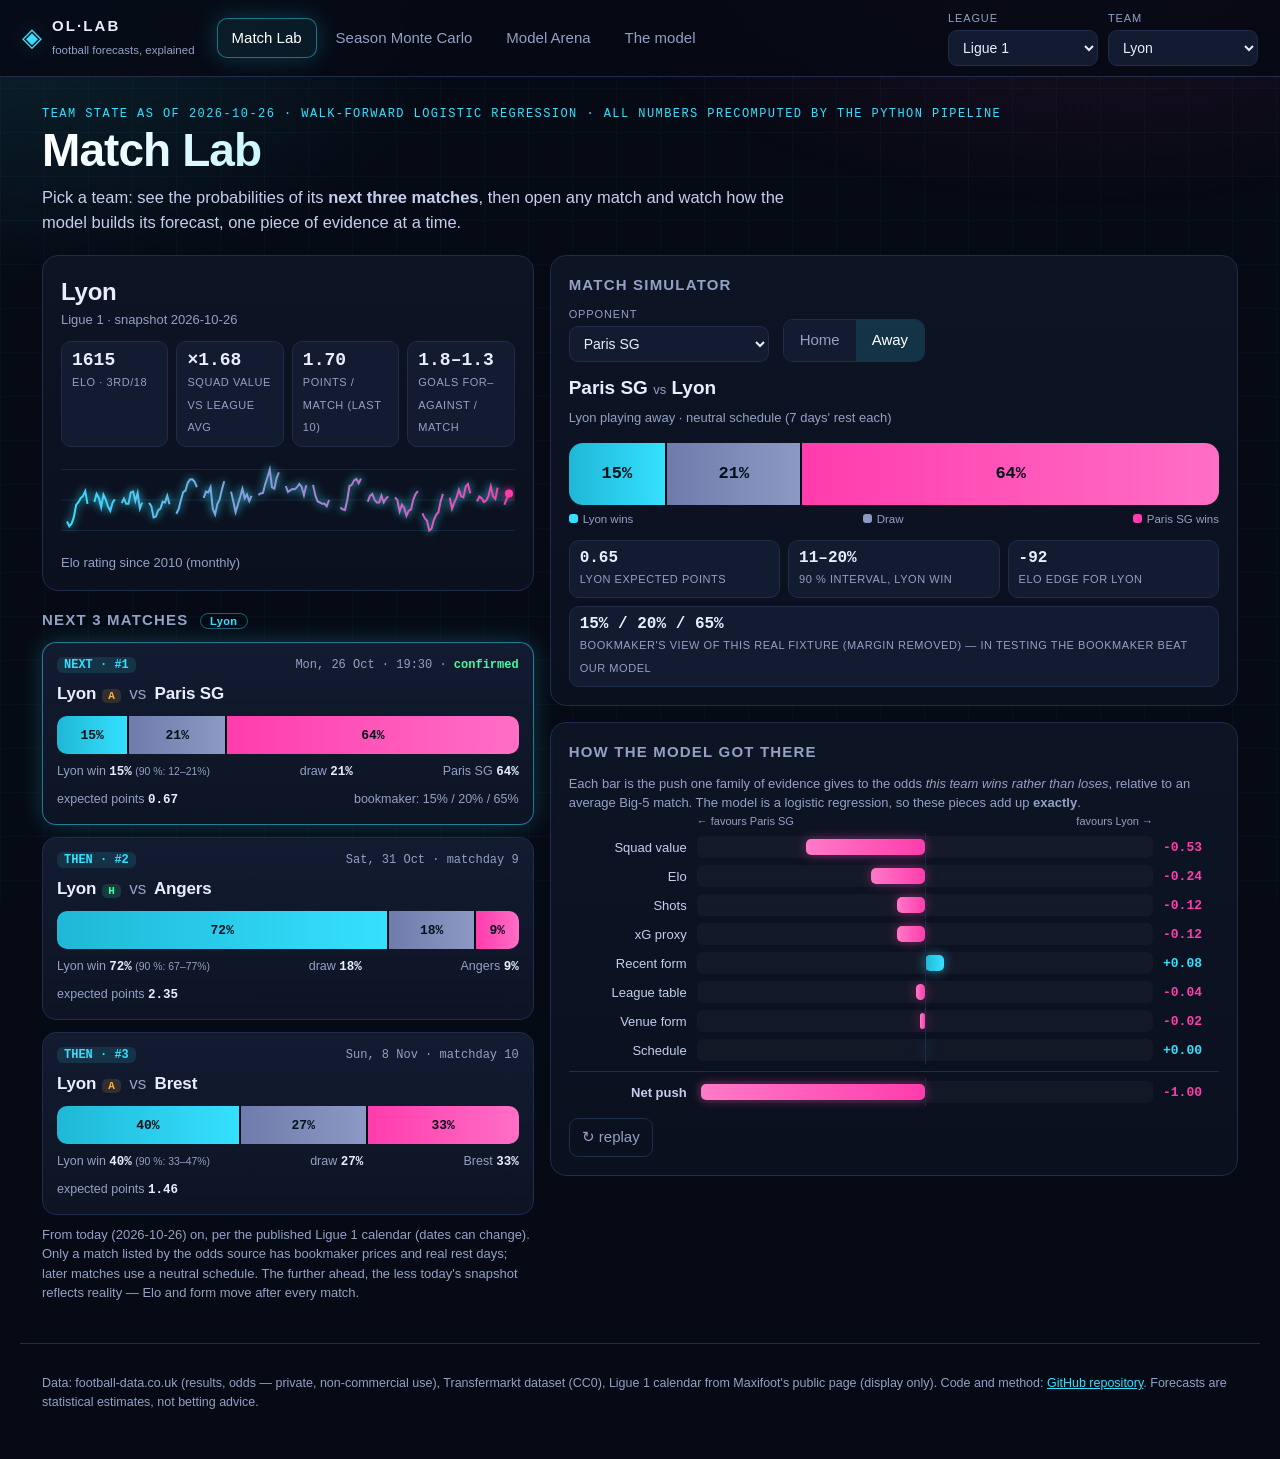
==== site/index.html @ 37af4948 "Interactive website (Match Lab with next-3 matches, Monte Carlo replay, Model Arena), clearer README" ====
<!doctype html>
<html lang="en">
<head>
<meta charset="utf-8">
<meta name="viewport" content="width=device-width, initial-scale=1">
<title>OL·LAB — football forecasts, explained</title>
<meta name="description" content="Walk-forward machine-learning forecasts for the five major European leagues, with Olympique Lyonnais as the case study: match probabilities, Monte Carlo seasons, and a race between models.">
<link rel="icon" href="data:image/svg+xml,%3Csvg xmlns='http://www.w3.org/2000/svg' viewBox='0 0 32 32'%3E%3Crect width='32' height='32' rx='7' fill='%23070b14'/%3E%3Cpath d='M16 5l9 5v12l-9 5-9-5V10z' fill='none' stroke='%2335e0ff' stroke-width='2'/%3E%3Ccircle cx='16' cy='16' r='3' fill='%23ff3cac'/%3E%3C/svg%3E">
<link rel="stylesheet" href="style.css">
</head>
<body>
<div class="bg-grid" aria-hidden="true"></div>

<header class="top">
  <div class="brand"><span class="logo" aria-hidden="true">◈</span><div><b>OL·LAB</b><small>football forecasts, explained</small></div></div>
  <nav class="tabs" role="tablist" aria-label="Sections">
    <button role="tab" data-tab="lab" class="on">Match Lab</button>
    <button role="tab" data-tab="mc">Season Monte Carlo</button>
    <button role="tab" data-tab="arena">Model Arena</button>
    <button role="tab" data-tab="model">The model</button>
  </nav>
  <div class="picker">
    <label>League <select id="league" aria-label="League"></select></label>
    <label>Team <select id="team" aria-label="Team"></select></label>
  </div>
</header>

<main>
  <!-- ============================== MATCH LAB ============================== -->
  <section id="tab-lab" class="tab on" aria-labelledby="lab-title">
    <div class="hero">
      <p class="eyebrow" id="asof">—</p>
      <h1 id="lab-title">Match Lab</h1>
      <p class="lead">Pick a team: see the probabilities of its <b>next three matches</b>, then open any match and watch how the model builds its forecast, one piece of evidence at a time.</p>
    </div>
    <div class="grid lab">
      <div class="col">
        <div class="panel teamcard" id="teamcard"></div>
        <h2 class="h2">Next 3 matches <span id="next-team" class="tag"></span></h2>
        <div id="next3" class="next3"></div>
        <p class="note" id="next3-note"></p>
      </div>
      <div class="col">
        <div class="panel">
          <h2 class="h2">Match simulator</h2>
          <div class="sim-controls">
            <label>Opponent <select id="opp" aria-label="Opponent"></select></label>
            <div class="seg-toggle" role="group" aria-label="Venue">
              <button id="v-home" class="on">Home</button><button id="v-away">Away</button>
            </div>
          </div>
          <div id="match-title" class="match-title"></div>
          <div id="match-bar"></div>
          <div id="match-facts" class="facts"></div>
        </div>
        <div class="panel">
          <h2 class="h2">How the model got there</h2>
          <p class="note top0">Each bar is the push one family of evidence gives to the odds <i>this team wins rather than loses</i>, relative to an average Big-5 match. The model is a logistic regression, so these pieces add up <b>exactly</b>.</p>
          <div id="waterfall"></div>
          <button class="ghost" id="replay-wf">↻ replay</button>
        </div>
      </div>
    </div>
  </section>

  <!-- ============================== MONTE CARLO ============================== -->
  <section id="tab-mc" class="tab" aria-labelledby="mc-title">
    <div class="hero">
      <p class="eyebrow">Season 2026/27 · rest of the season</p>
      <h1 id="mc-title">Season Monte Carlo</h1>
      <p class="lead">The Python model has played out the rest of the season <b>10,000 times</b>. Watch a replay of the first 3,000 simulated seasons build the distribution of <span id="mc-team-lead" class="hl">the selected team's</span> final position — the dashed outline is the final answer.</p>
    </div>
    <div class="panel controls">
      <button id="mc-play" class="primary">▶ Play</button>
      <button id="mc-skip" class="ghost">⏭ Jump to end</button>
      <button id="mc-reset" class="ghost">↺ Reset</button>
      <label class="speed">Speed <input type="range" id="mc-speed" min="0" max="4" value="2" aria-label="Replay speed"></label>
      <span class="counter">simulation <b id="mc-n">0</b> / <span id="mc-total">3000</span></span>
    </div>
    <div class="ticker panel" id="mc-ticker" aria-live="off">press play to start</div>
    <div class="grid mc">
      <div class="panel"><h2 class="h2">Final league position</h2><div id="mc-pos"></div><div id="mc-probs" class="probs"></div></div>
      <div class="panel"><h2 class="h2">Final points</h2><div id="mc-pts"></div><p class="note" id="mc-pts-note"></p></div>
    </div>
    <div class="panel"><h2 class="h2">League outlook <span class="tag">all 10,000 simulations</span></h2><div id="mc-table" class="tablewrap"></div>
      <p class="note">European slots and relegation places are assumptions (Champions League = top 3 in Ligue 1, top 4 elsewhere). The simulator was backtested on 2023–2025: it beat the naive reference, but its "80 %" intervals covered only 72 % — read them as lower bounds.</p></div>
  </section>

  <!-- ============================== ARENA ============================== -->
  <section id="tab-arena" class="tab" aria-labelledby="ar-title">
    <div class="hero">
      <p class="eyebrow">Walk-forward test · 5,602 matches · 2023 → 2026</p>
      <h1 id="ar-title">Model Arena</h1>
      <p class="lead">Seven forecasters, the same matches, one score: <b>cumulative log loss</b> (lower is better). Press play and watch them settle. The headline: three of our models run neck and neck, and <b>the bookmaker stays ahead</b>.</p>
    </div>
    <div class="panel controls">
      <button id="ar-play" class="primary">▶ Play</button>
      <button id="ar-reset" class="ghost">↺ Reset</button>
      <input type="range" id="ar-scrub" min="10" max="100" value="100" aria-label="Position in the test period" class="scrub">
      <span class="counter"><b id="ar-n">0</b> matches · <span id="ar-date"></span></span>
    </div>
    <div class="panel"><canvas id="ar-canvas" height="430" aria-label="Cumulative log loss of each model over the test matches"></canvas><div id="ar-legend" class="legend"></div>
      <p class="note">Curves start after ~450 matches (earlier averages are too noisy). Differences between the three bunched models are within statistical noise (95 % intervals overlap); the gap to the bookmaker is significant.</p></div>
    <div class="panel"><h2 class="h2">Final scores <span class="tag">with 95 % interval</span></h2><div id="ar-table" class="tablewrap"></div></div>
  </section>

  <!-- ============================== MODEL ============================== -->
  <section id="tab-model" class="tab" aria-labelledby="md-title">
    <div class="hero">
      <p class="eyebrow">What is actually running</p>
      <h1 id="md-title">The model, in plain words</h1>
    </div>
    <div class="panel chosen">
      <div class="badge">CHOSEN MODEL</div>
      <h2>Multinomial logistic regression</h2>
      <p>One linear formula per outcome (home win, draw, away win) on <b>100 inputs</b>, turned into probabilities by a softmax. Re-fitted every season on all past matches, with the strength of its regularisation chosen by time-ordered cross-validation.</p>
      <ul class="why">
        <li><b>As accurate as the alternatives.</b> Gradient boosting, random forest and neural networks were tested: none beats it significantly (averaging all three gains a negligible 0.0014 log loss).</li>
        <li><b>Explainable.</b> Every forecast splits exactly into the contribution of Elo, squad value, form, shots… — that is what the Match Lab shows.</li>
        <li><b>Honest.</b> Its probabilities are well calibrated: a "70 %" forecast comes true about 70 % of the time.</li>
      </ul>
    </div>
    <h2 class="h2">From data to forecast</h2>
    <div class="pipeline" id="pipeline"></div>
    <div class="grid two">
      <div class="panel"><h2 class="h2">What about neural networks?</h2>
        <canvas id="nn-canvas" height="260" aria-label="Illustration of a neural network architecture"></canvas>
        <p class="note"><b>Tested, not retained.</b> A 100 → 64 → 32 → 3 network scored 0.9796 vs 0.9793 for the logistic regression (statistically tied) and needed far more tuning. Illustration of the architecture only — not the learned weights.</p></div>
      <div class="panel"><h2 class="h2">Glossary</h2><dl class="gloss">
        <dt>Elo rating</dt><dd>A strength score updated after every match: beat a strong team and it jumps, lose to a weak one and it drops.</dd>
        <dt>Log loss</dt><dd>Penalises confident wrong forecasts heavily. Lower is better; 1.075 = ignoring team quality, 0.966 = the bookmaker.</dd>
        <dt>Calibration</dt><dd>Do forecasts mean what they say? Among matches given 70 %, ~70 % should happen.</dd>
        <dt>Walk-forward</dt><dd>Train on the past, predict the next season, repeat. Never test on data older than the training set.</dd>
        <dt>Leakage</dt><dd>Using information from after the match. An automated test checks that the pipeline cannot.</dd>
        <dt>Monte Carlo</dt><dd>Play the rest of the season thousands of times with the model's probabilities and count what happens.</dd></dl></div>
    </div>
    <div class="panel"><h2 class="h2">Limits you should know</h2>
      <ul class="limits">
        <li>No injuries, line-ups or coaching news — the likely reason the bookmaker is better.</li>
        <li>Draws are essentially unpredictable: the model almost never names a draw as the most likely outcome.</li>
        <li>Team strength is a snapshot of <b id="asof2">—</b>. Results of 23–25 October 2026 were not yet in the data source.</li>
        <li>Calendars beyond the next round come from a public Ligue 1 calendar (dates can change); other leagues: choose the opponent.</li>
        <li>Academic project — <b>not betting advice</b>.</li>
      </ul></div>
  </section>
</main>

<footer>
  <p>Data: football-data.co.uk (results, odds — private, non-commercial use), Transfermarkt dataset (CC0), Ligue 1 calendar from Maxifoot's public page (display only). Code and method: <a href="https://github.com/lacostetheo/ML-PREDICTION-OLYMPIQUE-LYONNAIS">GitHub repository</a>. Forecasts are statistical estimates, not betting advice.</p>
</footer>

<script src="data.js"></script>
<script src="app.js"></script>
</body>
</html>
---- site/style.css ----
:root {
  --bg: #060a14; --panel: #0d1424; --panel-2: #121b30; --line: #1f2c4a;
  --text: #e8eeff; --muted: #93a1c4; --cyan: #35e0ff; --magenta: #ff3cac; --amber: #ffb347;
  --green: #3dffa0; --violet: #a78bfa; --win: #35e0ff; --draw: #8c99c4; --loss: #ff3cac;
  --glow: 0 0 24px rgba(53, 224, 255, .22);
  --mono: ui-monospace, "SF Mono", Menlo, Consolas, monospace;
  --sans: -apple-system, "Segoe UI", Roboto, Helvetica, Arial, sans-serif;
}
* { box-sizing: border-box; }
html { scroll-behavior: smooth; }
body { margin: 0; background: var(--bg); color: var(--text); font: 15px/1.5 var(--sans); min-height: 100vh; }
.bg-grid { position: fixed; inset: 0; z-index: -1; pointer-events: none;
  background:
    radial-gradient(900px 500px at 85% -10%, rgba(255, 60, 172, .13), transparent 60%),
    radial-gradient(800px 500px at 0% 0%, rgba(53, 224, 255, .12), transparent 60%),
    linear-gradient(rgba(53, 224, 255, .035) 1px, transparent 1px) 0 0 / 44px 44px,
    linear-gradient(90deg, rgba(53, 224, 255, .035) 1px, transparent 1px) 0 0 / 44px 44px; }
a { color: var(--cyan); }
h1 { font-size: clamp(30px, 4.6vw, 46px); line-height: 1.1; margin: 4px 0 10px; letter-spacing: -.02em;
  background: linear-gradient(90deg, #fff, var(--cyan) 70%, var(--magenta)); -webkit-background-clip: text; background-clip: text; color: transparent; }
h2 { margin: 0 0 8px; }
.h2 { font-size: 15px; letter-spacing: .08em; text-transform: uppercase; color: var(--muted); margin: 18px 0 10px; font-weight: 600; }
.panel .h2:first-child { margin-top: 0; }
.tag { font-size: 11px; letter-spacing: .04em; text-transform: none; color: var(--cyan); border: 1px solid rgba(53, 224, 255, .4); border-radius: 99px; padding: 1px 9px; margin-left: 6px; }
.eyebrow { font: 12px var(--mono); letter-spacing: .12em; text-transform: uppercase; color: var(--cyan); margin: 0; }
.lead { color: #c4cfee; max-width: 760px; font-size: 16.5px; margin: 0; }
.hl { color: var(--amber); font-weight: 600; }
.note { color: var(--muted); font-size: 13px; margin: 10px 0 0; } .note.top0 { margin-top: 0; }
b { font-weight: 650; }

/* header */
.top { position: sticky; top: 0; z-index: 20; display: flex; flex-wrap: wrap; gap: 14px 22px; align-items: center; padding: 10px 22px;
  background: rgba(6, 10, 20, .86); backdrop-filter: blur(10px); border-bottom: 1px solid var(--line); }
.brand { display: flex; gap: 10px; align-items: center; }
.brand .logo { font-size: 26px; color: var(--cyan); text-shadow: var(--glow); }
.brand b { display: block; letter-spacing: .14em; font-size: 15px; } .brand small { color: var(--muted); font-size: 11.5px; }
.tabs { display: flex; gap: 4px; flex-wrap: wrap; flex: 1; }
.tabs button { background: transparent; border: 1px solid transparent; color: var(--muted); padding: 8px 14px; border-radius: 10px; font: inherit; cursor: pointer; }
.tabs button:hover { color: var(--text); }
.tabs button.on { color: #fff; border-color: rgba(53, 224, 255, .45); background: rgba(53, 224, 255, .08); box-shadow: var(--glow); }
.picker { display: flex; gap: 10px; flex-wrap: wrap; }
.picker label, .sim-controls label { font-size: 11px; color: var(--muted); text-transform: uppercase; letter-spacing: .08em; display: flex; flex-direction: column; gap: 3px; }
select { background: var(--panel-2); color: var(--text); border: 1px solid var(--line); border-radius: 9px; padding: 8px 10px; font: 14px var(--sans); min-width: 150px; }
select:focus-visible, button:focus-visible, input:focus-visible { outline: 2px solid var(--cyan); outline-offset: 2px; }

main { max-width: 1240px; margin: 0 auto; padding: 22px 22px 40px; }
.tab { display: none; } .tab.on { display: block; animation: fade .35s ease; }
@keyframes fade { from { opacity: 0; transform: translateY(6px); } to { opacity: 1; transform: none; } }
.hero { margin: 8px 0 20px; }
.panel { background: linear-gradient(180deg, var(--panel), #0a101e); border: 1px solid var(--line); border-radius: 16px; padding: 18px; margin-bottom: 16px; }
.grid { display: grid; gap: 16px; }
.grid.lab { grid-template-columns: minmax(300px, 5fr) 7fr; align-items: start; }
.grid.mc, .grid.two { grid-template-columns: 1fr 1fr; }
@media (max-width: 900px) { .grid.lab, .grid.mc, .grid.two { grid-template-columns: 1fr; } .top { position: static; } }

/* team card */
.teamcard .name { font-size: 24px; font-weight: 700; letter-spacing: -.01em; }
.teamcard .sub { color: var(--muted); font-size: 13px; }
.stats { display: grid; grid-template-columns: repeat(4, 1fr); gap: 8px; margin: 12px 0 6px; }
.stat { background: var(--panel-2); border: 1px solid var(--line); border-radius: 10px; padding: 8px 10px; }
.stat b { display: block; font: 600 18px var(--mono); } .stat span { font-size: 11px; color: var(--muted); text-transform: uppercase; letter-spacing: .05em; }
#spark { width: 100%; height: 90px; display: block; }

/* next matches */
.next3 { display: grid; gap: 12px; }
.mcard { background: linear-gradient(180deg, var(--panel-2), var(--panel)); border: 1px solid var(--line); border-radius: 14px; padding: 14px; position: relative; overflow: hidden; }
.mcard.first { border-color: rgba(53, 224, 255, .5); box-shadow: var(--glow); }
.mcard .meta { display: flex; justify-content: space-between; align-items: center; font: 12px var(--mono); color: var(--muted); }
.badge-n { background: rgba(53, 224, 255, .12); color: var(--cyan); border-radius: 6px; padding: 1px 7px; font-weight: 700; }
.mcard h4 { margin: 8px 0 10px; font-size: 17px; letter-spacing: -.01em; }
.mcard h4 .vs { color: var(--muted); font-weight: 400; padding: 0 4px; }
.venue { font: 700 11px var(--mono); border-radius: 5px; padding: 1px 6px; margin-left: 6px; }
.venue.H { background: rgba(61, 255, 160, .14); color: var(--green); } .venue.A { background: rgba(255, 179, 71, .14); color: var(--amber); }
.mline { display: flex; justify-content: space-between; gap: 8px; flex-wrap: wrap; font-size: 12.5px; color: var(--muted); margin-top: 8px; }
.mline b { color: var(--text); font-family: var(--mono); }
.pick { display: grid; grid-template-columns: 1fr auto; gap: 8px; margin: 8px 0; }
.pick select { min-width: 0; width: 100%; } .pick .seg-toggle button { padding: 6px 10px; }
.empty { color: var(--muted); font-size: 13px; border: 1px dashed var(--line); border-radius: 10px; padding: 10px; }

/* probability bar */
.pbar { display: flex; height: 38px; border-radius: 10px; overflow: hidden; gap: 2px; background: var(--bg); }
.pbar.big { height: 62px; border-radius: 14px; }
.pbar .seg { width: 0; transition: width 1.1s cubic-bezier(.2, .8, .2, 1); display: flex; align-items: center; justify-content: center; font: 700 13px var(--mono); color: #04101a; white-space: nowrap; overflow: hidden; }
.pbar.big .seg { font-size: 17px; }
.pbar.on .seg { width: var(--w); }
.seg.win { background: linear-gradient(90deg, #1fb8d6, var(--win)); } .seg.draw { background: linear-gradient(90deg, #6f7bab, var(--draw)); } .seg.loss { background: linear-gradient(90deg, #ff3cac, #ff6ec7); }
.plegend { display: flex; justify-content: space-between; font-size: 11.5px; color: var(--muted); margin-top: 6px; }
.plegend i { display: inline-block; width: 9px; height: 9px; border-radius: 3px; margin-right: 5px; }

/* simulator */
.sim-controls { display: flex; gap: 14px; align-items: flex-end; flex-wrap: wrap; margin-bottom: 12px; }
.sim-controls select { min-width: 200px; }
.seg-toggle { display: inline-flex; border: 1px solid var(--line); border-radius: 10px; overflow: hidden; }
.seg-toggle button { background: var(--panel-2); color: var(--muted); border: 0; padding: 9px 16px; cursor: pointer; font: inherit; }
.seg-toggle button.on { background: rgba(53, 224, 255, .16); color: #fff; }
.match-title { font-size: 19px; font-weight: 650; margin: 4px 0 12px; }
.match-title small { color: var(--muted); font-weight: 400; font-size: 13px; }
.facts { display: grid; grid-template-columns: repeat(3, 1fr); gap: 8px; margin-top: 12px; }
.facts .stat b { font-size: 16px; }
@media (max-width: 560px) { .facts, .stats { grid-template-columns: repeat(2, 1fr); } }

/* waterfall */
.wf-row { display: grid; grid-template-columns: 118px 1fr 56px; gap: 10px; align-items: center; margin: 7px 0; font-size: 13px; }
.wf-row .lab { color: #c4cfee; text-align: right; }
.wf-track { position: relative; height: 22px; background: rgba(255, 255, 255, .03); border-radius: 6px; }
.wf-track::after { content: ""; position: absolute; left: 50%; top: -3px; bottom: -3px; width: 1px; background: var(--line); }
.wf-bar { position: absolute; top: 3px; bottom: 3px; width: 0; border-radius: 5px; transition: width .8s cubic-bezier(.2, .8, .2, 1); }
.wf-bar.pos { left: 50%; background: linear-gradient(90deg, #1fb8d6, var(--cyan)); box-shadow: 0 0 12px rgba(53, 224, 255, .5); }
.wf-bar.neg { right: 50%; background: linear-gradient(270deg, #ff3cac, #ff7ac8); box-shadow: 0 0 12px rgba(255, 60, 172, .45); }
.wf-val { font: 600 13px var(--mono); }
.wf-total { border-top: 1px solid var(--line); padding-top: 9px; margin-top: 10px; }
.wf-axis { display: flex; justify-content: space-between; font-size: 11px; color: var(--muted); margin: 0 66px 0 128px; }
button.ghost { background: transparent; color: var(--muted); border: 1px solid var(--line); border-radius: 9px; padding: 7px 12px; cursor: pointer; font: inherit; margin-top: 8px; }
button.ghost:hover { color: var(--text); border-color: var(--cyan); }
button.primary { background: linear-gradient(90deg, #1fb8d6, var(--cyan)); color: #04101a; border: 0; border-radius: 10px; padding: 9px 18px; font: 700 14px var(--sans); cursor: pointer; box-shadow: var(--glow); }

/* monte carlo */
.controls { display: flex; gap: 12px; align-items: center; flex-wrap: wrap; }
.controls .counter { margin-left: auto; font: 13px var(--mono); color: var(--muted); } .controls .counter b { color: var(--cyan); }
.speed { display: flex; align-items: center; gap: 8px; color: var(--muted); font-size: 13px; }
.scrub { flex: 1; min-width: 160px; accent-color: var(--cyan); }
input[type=range] { accent-color: var(--cyan); }
.ticker { font: 14px var(--mono); color: #c4cfee; padding: 12px 16px; min-height: 48px; border-left: 3px solid var(--magenta); }
.ticker b { color: var(--cyan); } .ticker em { color: var(--amber); font-style: normal; }
svg text { font-family: var(--mono); }
.probs { display: grid; grid-template-columns: repeat(5, 1fr); gap: 8px; margin-top: 12px; }
.probs .stat b { font-size: 17px; } .probs .stat small { display: block; color: var(--muted); font: 11px var(--mono); }
@media (max-width: 700px) { .probs { grid-template-columns: repeat(2, 1fr); } }

/* tables */
.tablewrap { overflow-x: auto; }
table { width: 100%; border-collapse: collapse; font-size: 13.5px; }
th { text-align: left; color: var(--muted); font-weight: 600; font-size: 11.5px; text-transform: uppercase; letter-spacing: .06em; padding: 7px 8px; border-bottom: 1px solid var(--line); }
td { padding: 7px 8px; border-bottom: 1px solid rgba(31, 44, 74, .6); font-family: var(--mono); }
td:first-child, th:first-child { font-family: var(--sans); }
tr.sel td { background: rgba(53, 224, 255, .09); color: #fff; }
.cellbar { display: inline-block; height: 7px; border-radius: 4px; background: var(--cyan); vertical-align: middle; margin-right: 6px; opacity: .85; }

/* arena */
#ar-canvas, #nn-canvas { width: 100%; display: block; }
.legend { display: flex; gap: 8px 18px; flex-wrap: wrap; margin-top: 10px; font-size: 12.5px; }
.legend span { display: inline-flex; align-items: center; gap: 6px; color: #c4cfee; } .legend i { width: 14px; height: 4px; border-radius: 2px; display: inline-block; } .legend b { font-family: var(--mono); color: #fff; }

/* model tab */
.chosen { border-color: rgba(53, 224, 255, .45); box-shadow: var(--glow); position: relative; }
.chosen h2 { font-size: 26px; margin: 8px 0; } .badge { display: inline-block; font: 700 11px var(--mono); letter-spacing: .14em; background: rgba(53, 224, 255, .14); color: var(--cyan); border-radius: 6px; padding: 3px 9px; }
.why { padding-left: 18px; margin: 8px 0 0; } .why li { margin: 7px 0; }
.pipeline { display: grid; grid-template-columns: repeat(5, 1fr); gap: 10px; margin-bottom: 16px; }
.step { background: var(--panel); border: 1px solid var(--line); border-radius: 14px; padding: 14px; position: relative; }
.step .no { font: 700 12px var(--mono); color: var(--magenta); } .step h3 { margin: 4px 0 6px; font-size: 15px; } .step p { margin: 0; color: var(--muted); font-size: 12.5px; }
.step::after { content: "→"; position: absolute; right: -13px; top: 50%; color: var(--cyan); z-index: 2; font-size: 18px; } .step:last-child::after { display: none; }
@media (max-width: 900px) { .pipeline { grid-template-columns: 1fr; } .step::after { display: none; } }
.gloss dt { color: var(--cyan); font-weight: 650; margin-top: 10px; } .gloss dd { margin: 2px 0 0; color: #c4cfee; font-size: 13.5px; }
.limits { padding-left: 18px; margin: 0; } .limits li { margin: 7px 0; color: #c4cfee; }
footer { max-width: 1240px; margin: 0 auto; padding: 18px 22px 40px; color: var(--muted); font-size: 12.5px; border-top: 1px solid var(--line); }

@media (prefers-reduced-motion: reduce) { * { animation: none !important; transition: none !important; } .tab.on { animation: none; } }
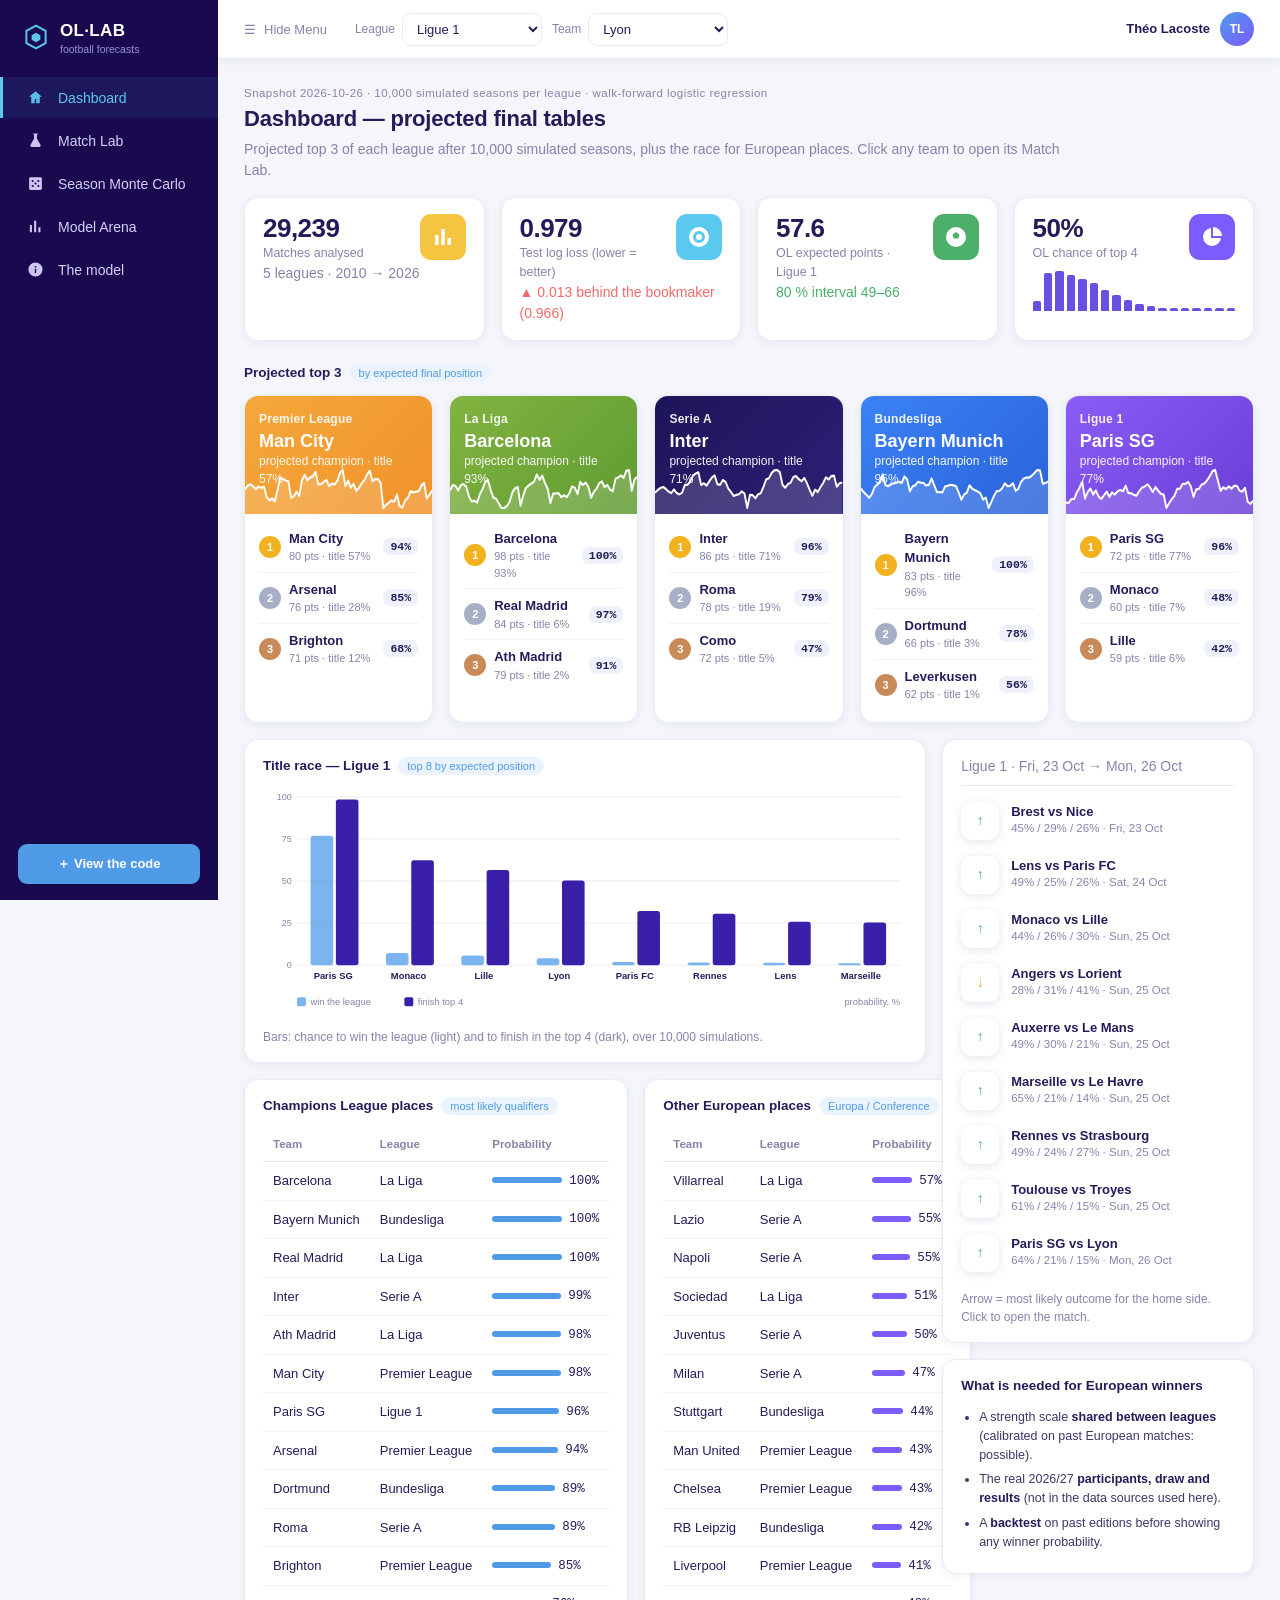
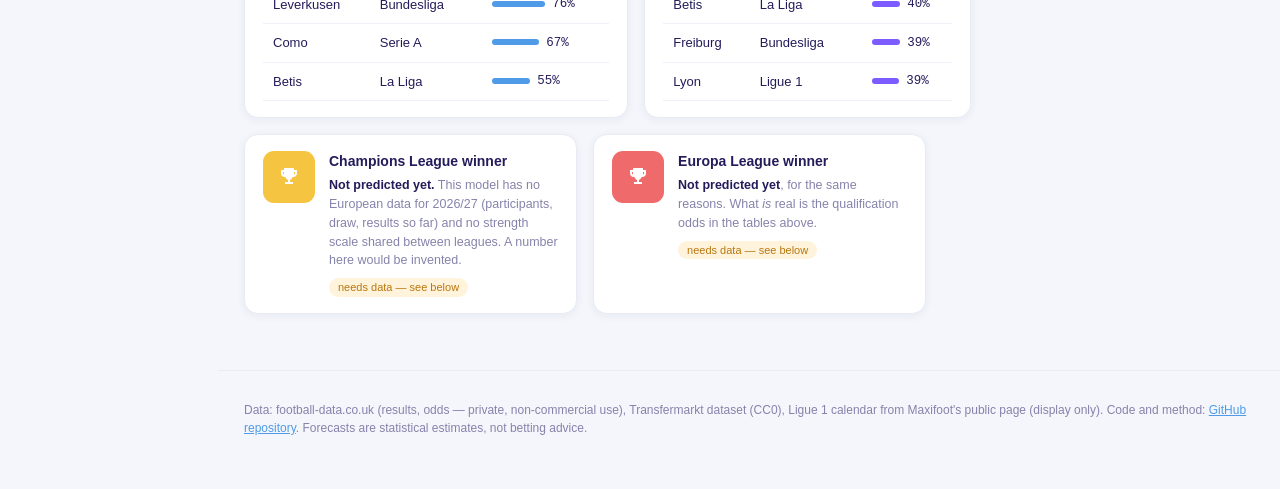
==== commit 50d13aff: "Dashboard-style website: projected top 3 per league, Europe qualification odds, honest European-winn" ====
--- a/site/index.html
+++ b/site/index.html
@@ -4,151 +4,156 @@
 <meta charset="utf-8">
 <meta name="viewport" content="width=device-width, initial-scale=1">
 <title>OL·LAB — football forecasts, explained</title>
-<meta name="description" content="Walk-forward machine-learning forecasts for the five major European leagues, with Olympique Lyonnais as the case study: match probabilities, Monte Carlo seasons, and a race between models.">
-<link rel="icon" href="data:image/svg+xml,%3Csvg xmlns='http://www.w3.org/2000/svg' viewBox='0 0 32 32'%3E%3Crect width='32' height='32' rx='7' fill='%23070b14'/%3E%3Cpath d='M16 5l9 5v12l-9 5-9-5V10z' fill='none' stroke='%2335e0ff' stroke-width='2'/%3E%3Ccircle cx='16' cy='16' r='3' fill='%23ff3cac'/%3E%3C/svg%3E">
+<meta name="description" content="Walk-forward machine-learning forecasts for the five major European leagues, with Olympique Lyonnais as the case study: projected top 3, match probabilities, Monte Carlo seasons and a race between models.">
+<link rel="icon" href="data:image/svg+xml,%3Csvg xmlns='http://www.w3.org/2000/svg' viewBox='0 0 32 32'%3E%3Crect width='32' height='32' rx='7' fill='%23190a50'/%3E%3Cpath d='M16 5l9 5v12l-9 5-9-5V10z' fill='none' stroke='%235bc8ef' stroke-width='2'/%3E%3Ccircle cx='16' cy='16' r='3' fill='%23f5c542'/%3E%3C/svg%3E">
 <link rel="stylesheet" href="style.css">
 </head>
 <body>
-<div class="bg-grid" aria-hidden="true"></div>
+<div class="shell" id="shell">
+  <aside class="side" aria-label="Navigation">
+    <div class="brand">
+      <svg class="hex" viewBox="0 0 32 32" aria-hidden="true"><path d="M16 3l11 6v14l-11 6-11-6V9z" fill="none" stroke="#5bc8ef" stroke-width="2.2"/><path d="M16 11l5 3v5l-5 3-5-3v-5z" fill="#5bc8ef"/></svg>
+      <div><b>OL·LAB</b><small>football forecasts</small></div>
+    </div>
+    <nav class="nav" role="tablist">
+      <button role="tab" data-tab="home" class="on"><svg viewBox="0 0 24 24"><path d="M12 3l9 8h-3v9h-5v-6h-2v6H6v-9H3z"/></svg>Dashboard</button>
+      <button role="tab" data-tab="lab"><svg viewBox="0 0 24 24"><path d="M9 2h6v2h-1v5l5 9a2 2 0 0 1-1.7 3H6.7A2 2 0 0 1 5 18l5-9V4H9z"/></svg>Match Lab</button>
+      <button role="tab" data-tab="mc"><svg viewBox="0 0 24 24"><path d="M5 3h14a2 2 0 0 1 2 2v14a2 2 0 0 1-2 2H5a2 2 0 0 1-2-2V5a2 2 0 0 1 2-2zm3 4a1.5 1.5 0 1 0 0 3 1.5 1.5 0 0 0 0-3zm8 0a1.5 1.5 0 1 0 0 3 1.5 1.5 0 0 0 0-3zm-4 3.5a1.5 1.5 0 1 0 0 3 1.5 1.5 0 0 0 0-3zM8 14a1.5 1.5 0 1 0 0 3 1.5 1.5 0 0 0 0-3zm8 0a1.5 1.5 0 1 0 0 3 1.5 1.5 0 0 0 0-3z"/></svg>Season Monte Carlo</button>
+      <button role="tab" data-tab="arena"><svg viewBox="0 0 24 24"><path d="M4 20V10h3v10zm6 0V4h3v16zm6 0v-7h3v7z"/></svg>Model Arena</button>
+      <button role="tab" data-tab="model"><svg viewBox="0 0 24 24"><path d="M12 2a10 10 0 1 0 0 20 10 10 0 0 0 0-20zm1 15h-2v-6h2zm0-8h-2V7h2z"/></svg>The model</button>
+    </nav>
+    <a class="cta" href="https://github.com/lacostetheo/ML-PREDICTION-OLYMPIQUE-LYONNAIS" target="_blank" rel="noopener">＋ View the code</a>
+  </aside>
 
-<header class="top">
-  <div class="brand"><span class="logo" aria-hidden="true">◈</span><div><b>OL·LAB</b><small>football forecasts, explained</small></div></div>
-  <nav class="tabs" role="tablist" aria-label="Sections">
-    <button role="tab" data-tab="lab" class="on">Match Lab</button>
-    <button role="tab" data-tab="mc">Season Monte Carlo</button>
-    <button role="tab" data-tab="arena">Model Arena</button>
-    <button role="tab" data-tab="model">The model</button>
-  </nav>
-  <div class="picker">
-    <label>League <select id="league" aria-label="League"></select></label>
-    <label>Team <select id="team" aria-label="Team"></select></label>
-  </div>
-</header>
+  <div class="main">
+    <header class="topbar">
+      <button class="hide" id="hide-menu" aria-label="Show or hide the menu">☰ <span>Hide Menu</span></button>
+      <div class="picker" id="picker">
+        <label>League <select id="league" aria-label="League"></select></label>
+        <label>Team <select id="team" aria-label="Team"></select></label>
+      </div>
+      <div class="user"><span>Théo Lacoste</span><div class="avatar" aria-hidden="true">TL</div></div>
+    </header>
 
-<main>
-  <!-- ============================== MATCH LAB ============================== -->
-  <section id="tab-lab" class="tab on" aria-labelledby="lab-title">
-    <div class="hero">
-      <p class="eyebrow" id="asof">—</p>
-      <h1 id="lab-title">Match Lab</h1>
-      <p class="lead">Pick a team: see the probabilities of its <b>next three matches</b>, then open any match and watch how the model builds its forecast, one piece of evidence at a time.</p>
-    </div>
-    <div class="grid lab">
-      <div class="col">
-        <div class="panel teamcard" id="teamcard"></div>
-        <h2 class="h2">Next 3 matches <span id="next-team" class="tag"></span></h2>
-        <div id="next3" class="next3"></div>
-        <p class="note" id="next3-note"></p>
-      </div>
-      <div class="col">
-        <div class="panel">
-          <h2 class="h2">Match simulator</h2>
-          <div class="sim-controls">
-            <label>Opponent <select id="opp" aria-label="Opponent"></select></label>
-            <div class="seg-toggle" role="group" aria-label="Venue">
-              <button id="v-home" class="on">Home</button><button id="v-away">Away</button>
+    <div class="content">
+      <!-- ============================== DASHBOARD ============================== -->
+      <section id="tab-home" class="tab on" aria-labelledby="home-title">
+        <div class="pagehead">
+          <p class="eyebrow" id="asof">—</p>
+          <h1 id="home-title">Dashboard — projected final tables</h1>
+          <p>Projected top 3 of each league after 10,000 simulated seasons, plus the race for European places. Click any team to open its Match Lab.</p>
+        </div>
+        <div class="grid g4" id="kpis"></div>
+        <h3 class="h3" style="margin:6px 0 12px">Projected top 3 <span class="chip">by expected final position</span></h3>
+        <div class="grid g5" id="top3" style="margin-bottom:16px"></div>
+        <div class="grid g-home">
+          <div>
+            <div class="card"><h3 id="race-title">Title race</h3><div id="race"></div>
+              <p class="note">Bars: chance to win the league (light) and to finish in the top 4 (dark), over 10,000 simulations.</p></div>
+            <div class="grid g2">
+              <div class="card"><h3>Champions League places <span class="chip">most likely qualifiers</span></h3><div class="tablewrap" id="ucl"></div></div>
+              <div class="card"><h3>Other European places <span class="chip">Europa / Conference</span></h3><div class="tablewrap" id="uel"></div></div>
+            </div>
+            <div class="grid g2">
+              <div class="card"><div class="winner"><div class="tile t-yellow"><svg viewBox="0 0 24 24"><path d="M7 3h10v2h3v3a4 4 0 0 1-4 4h-.3A5 5 0 0 1 13 14.9V17h3v2H8v-2h3v-2.1A5 5 0 0 1 8.3 12H8a4 4 0 0 1-4-4V5h3zm-1 4v1a2 2 0 0 0 1 1.7V7zm12 0h-1v2.7A2 2 0 0 0 18 8z"/></svg></div>
+                <div><h4>Champions League winner</h4><p><b>Not predicted yet.</b> This model has no European data for 2026/27 (participants, draw, results so far) and no strength scale shared between leagues. A number here would be invented.</p><span class="chip warn tag">needs data — see below</span></div></div></div>
+              <div class="card"><div class="winner"><div class="tile t-coral"><svg viewBox="0 0 24 24"><path d="M7 3h10v2h3v3a4 4 0 0 1-4 4h-.3A5 5 0 0 1 13 14.9V17h3v2H8v-2h3v-2.1A5 5 0 0 1 8.3 12H8a4 4 0 0 1-4-4V5h3zm-1 4v1a2 2 0 0 0 1 1.7V7zm12 0h-1v2.7A2 2 0 0 0 18 8z"/></svg></div>
+                <div><h4>Europa League winner</h4><p><b>Not predicted yet</b>, for the same reasons. What <i>is</i> real is the qualification odds in the tables above.</p><span class="chip warn tag">needs data — see below</span></div></div></div>
             </div>
           </div>
-          <div id="match-title" class="match-title"></div>
-          <div id="match-bar"></div>
-          <div id="match-facts" class="facts"></div>
+          <div>
+            <div class="card"><div class="up-day" id="up-day">Next round</div><div id="upcoming"></div>
+              <p class="note">Arrow = most likely outcome for the home side. Click to open the match.</p></div>
+            <div class="card"><h3>What is needed for European winners</h3><ul class="limits" style="font-size:12.5px;color:var(--text)">
+              <li>A strength scale <b>shared between leagues</b> (calibrated on past European matches: possible).</li>
+              <li>The real 2026/27 <b>participants, draw and results</b> (not in the data sources used here).</li>
+              <li>A <b>backtest</b> on past editions before showing any winner probability.</li></ul></div>
+          </div>
         </div>
-        <div class="panel">
-          <h2 class="h2">How the model got there</h2>
-          <p class="note top0">Each bar is the push one family of evidence gives to the odds <i>this team wins rather than loses</i>, relative to an average Big-5 match. The model is a logistic regression, so these pieces add up <b>exactly</b>.</p>
-          <div id="waterfall"></div>
-          <button class="ghost" id="replay-wf">↻ replay</button>
+      </section>
+
+      <!-- ============================== MATCH LAB ============================== -->
+      <section id="tab-lab" class="tab" aria-labelledby="lab-title">
+        <div class="pagehead"><p class="eyebrow">Team state as of <span id="asof-lab"></span></p><h1 id="lab-title">Match Lab</h1>
+          <p>Pick a team: its <b>next three matches</b>, then open any match and see how the model builds its forecast, one piece of evidence at a time.</p></div>
+        <div class="grid g-lab">
+          <div>
+            <div class="card teamcard" id="teamcard"></div>
+            <h3 class="h3" style="margin:0 0 10px">Next 3 matches <span id="next-team" class="chip"></span></h3>
+            <div id="next3" class="next3"></div><p class="note" id="next3-note"></p>
+          </div>
+          <div>
+            <div class="card"><h3>Match simulator</h3>
+              <div class="sim-controls"><label>Opponent <select id="opp" aria-label="Opponent"></select></label>
+                <div class="seg-toggle" role="group" aria-label="Venue"><button id="v-home" class="on">Home</button><button id="v-away">Away</button></div></div>
+              <div id="match-title" class="match-title"></div><div id="match-bar"></div><div id="match-facts" class="facts"></div></div>
+            <div class="card"><h3>How the model got there</h3>
+              <p class="note top0">Each bar is the push one family of evidence gives to the odds <i>this team wins rather than loses</i>, relative to an average Big-5 match. The model is a logistic regression, so these pieces add up <b>exactly</b>.</p>
+              <div id="waterfall"></div><button class="ghost" id="replay-wf">↻ replay</button></div>
+          </div>
         </div>
-      </div>
+      </section>
+
+      <!-- ============================== MONTE CARLO ============================== -->
+      <section id="tab-mc" class="tab" aria-labelledby="mc-title">
+        <div class="pagehead"><p class="eyebrow">Season 2026/27 · rest of the season</p><h1 id="mc-title">Season Monte Carlo</h1>
+          <p>The Python model has played out the rest of the season <b>10,000 times</b>. Watch a replay of the first 3,000 simulated seasons build the distribution of <b id="mc-team-lead">the team's</b> final position — the dashed outline is the final answer.</p></div>
+        <div class="card controls"><button id="mc-play" class="primary">▶ Play</button><button id="mc-skip" class="ghost" style="margin:0">⏭ Jump to end</button><button id="mc-reset" class="ghost" style="margin:0">↺ Reset</button>
+          <label class="speed">Speed <input type="range" id="mc-speed" min="0" max="4" value="2" aria-label="Replay speed"></label>
+          <span class="counter">simulation <b id="mc-n">0</b> / <span id="mc-total">3000</span></span></div>
+        <div class="card ticker" id="mc-ticker">press play to start</div>
+        <div class="grid g2">
+          <div class="card"><h3>Final league position</h3><div id="mc-pos"></div><div id="mc-probs" class="probs"></div></div>
+          <div class="card"><h3>Final points</h3><div id="mc-pts"></div><p class="note" id="mc-pts-note"></p></div>
+        </div>
+        <div class="card"><h3>League outlook <span class="chip">all 10,000 simulations</span></h3><div id="mc-table" class="tablewrap"></div>
+          <p class="note">European slots and relegation places are assumptions (Champions League = top 3 in Ligue 1, top 4 elsewhere). Backtested on 2023–2025: it beat the naive reference, but its "80 %" intervals covered only 72 % — read them as lower bounds.</p></div>
+      </section>
+
+      <!-- ============================== ARENA ============================== -->
+      <section id="tab-arena" class="tab" aria-labelledby="ar-title">
+        <div class="pagehead"><p class="eyebrow">Walk-forward test · 5,602 matches · 2023 → 2026</p><h1 id="ar-title">Model Arena</h1>
+          <p>Seven forecasters, the same matches, one score: <b>cumulative log loss</b> (lower is better). Press play and watch them settle: three of our models run neck and neck, and <b>the bookmaker stays ahead</b>.</p></div>
+        <div class="card controls"><button id="ar-play" class="primary">▶ Play</button><button id="ar-reset" class="ghost" style="margin:0">↺ Reset</button>
+          <input type="range" id="ar-scrub" min="10" max="100" value="100" aria-label="Position in the test period" class="scrub">
+          <span class="counter"><b id="ar-n">0</b> matches · <span id="ar-date"></span></span></div>
+        <div class="card"><canvas id="ar-canvas" height="430" aria-label="Cumulative log loss of each model over the test matches"></canvas><div id="ar-legend" class="legend"></div>
+          <p class="note">Curves start after ~450 matches (earlier averages are too noisy). The three bunched models are statistically tied (95 % intervals overlap); the gap to the bookmaker is significant.</p></div>
+        <div class="card"><h3>Final scores <span class="chip">with 95 % interval</span></h3><div id="ar-table" class="tablewrap"></div></div>
+      </section>
+
+      <!-- ============================== MODEL ============================== -->
+      <section id="tab-model" class="tab" aria-labelledby="md-title">
+        <div class="pagehead"><p class="eyebrow">What is actually running</p><h1 id="md-title">The model, in plain words</h1></div>
+        <div class="card chosen"><span class="badge">CHOSEN MODEL</span><h2>Multinomial logistic regression</h2>
+          <p>One linear formula per outcome (home win, draw, away win) on <b>100 inputs</b>, turned into probabilities by a softmax. Re-fitted every season on all past matches, with its regularisation chosen by time-ordered cross-validation.</p>
+          <ul class="why"><li><b>As accurate as the alternatives.</b> Gradient boosting, random forest and neural networks were tested: none beats it significantly (averaging all three gains a negligible 0.0014 log loss).</li>
+            <li><b>Explainable.</b> Every forecast splits exactly into the contribution of Elo, squad value, form, shots… — that is what the Match Lab shows.</li>
+            <li><b>Honest.</b> Its probabilities are well calibrated: a "70 %" forecast comes true about 70 % of the time.</li></ul></div>
+        <h3 class="h3">From data to forecast</h3><div class="pipeline" id="pipeline"></div>
+        <div class="grid g2">
+          <div class="card"><h3>What about neural networks?</h3><canvas id="nn-canvas" height="260" aria-label="Illustration of a neural network architecture"></canvas>
+            <p class="note"><b>Tested, not retained.</b> A 100 → 64 → 32 → 3 network scored 0.9796 vs 0.9793 for the logistic regression (statistically tied) and needed far more tuning. Illustration of the architecture only — not the learned weights.</p></div>
+          <div class="card"><h3>Glossary</h3><dl class="gloss">
+            <dt>Elo rating</dt><dd>A strength score updated after every match: beat a strong team and it jumps, lose to a weak one and it drops.</dd>
+            <dt>Log loss</dt><dd>Penalises confident wrong forecasts heavily. Lower is better; 1.075 = ignoring team quality, 0.966 = the bookmaker.</dd>
+            <dt>Calibration</dt><dd>Do forecasts mean what they say? Among matches given 70 %, ~70 % should happen.</dd>
+            <dt>Walk-forward</dt><dd>Train on the past, predict the next season, repeat. Never test on data older than the training set.</dd>
+            <dt>Leakage</dt><dd>Using information from after the match. An automated test checks that the pipeline cannot.</dd>
+            <dt>Monte Carlo</dt><dd>Play the rest of the season thousands of times with the model's probabilities and count what happens.</dd></dl></div>
+        </div>
+        <div class="card"><h3>Limits you should know</h3><ul class="limits">
+          <li>No injuries, line-ups or coaching news — the likely reason the bookmaker is better.</li>
+          <li>Draws are essentially unpredictable: the model almost never names a draw as the most likely outcome.</li>
+          <li>Team strength is a snapshot of <b id="asof2">—</b>. Results of 23–25 October 2026 were not yet in the data source.</li>
+          <li>No European-competition modelling: no Champions League / Europa League winner is predicted.</li>
+          <li>Calendars beyond the next round come from a public Ligue 1 calendar (dates can change); other leagues: choose the opponent.</li>
+          <li>Academic project — <b>not betting advice</b>.</li></ul></div>
+      </section>
     </div>
-  </section>
-
-  <!-- ============================== MONTE CARLO ============================== -->
-  <section id="tab-mc" class="tab" aria-labelledby="mc-title">
-    <div class="hero">
-      <p class="eyebrow">Season 2026/27 · rest of the season</p>
-      <h1 id="mc-title">Season Monte Carlo</h1>
-      <p class="lead">The Python model has played out the rest of the season <b>10,000 times</b>. Watch a replay of the first 3,000 simulated seasons build the distribution of <span id="mc-team-lead" class="hl">the selected team's</span> final position — the dashed outline is the final answer.</p>
-    </div>
-    <div class="panel controls">
-      <button id="mc-play" class="primary">▶ Play</button>
-      <button id="mc-skip" class="ghost">⏭ Jump to end</button>
-      <button id="mc-reset" class="ghost">↺ Reset</button>
-      <label class="speed">Speed <input type="range" id="mc-speed" min="0" max="4" value="2" aria-label="Replay speed"></label>
-      <span class="counter">simulation <b id="mc-n">0</b> / <span id="mc-total">3000</span></span>
-    </div>
-    <div class="ticker panel" id="mc-ticker" aria-live="off">press play to start</div>
-    <div class="grid mc">
-      <div class="panel"><h2 class="h2">Final league position</h2><div id="mc-pos"></div><div id="mc-probs" class="probs"></div></div>
-      <div class="panel"><h2 class="h2">Final points</h2><div id="mc-pts"></div><p class="note" id="mc-pts-note"></p></div>
-    </div>
-    <div class="panel"><h2 class="h2">League outlook <span class="tag">all 10,000 simulations</span></h2><div id="mc-table" class="tablewrap"></div>
-      <p class="note">European slots and relegation places are assumptions (Champions League = top 3 in Ligue 1, top 4 elsewhere). The simulator was backtested on 2023–2025: it beat the naive reference, but its "80 %" intervals covered only 72 % — read them as lower bounds.</p></div>
-  </section>
-
-  <!-- ============================== ARENA ============================== -->
-  <section id="tab-arena" class="tab" aria-labelledby="ar-title">
-    <div class="hero">
-      <p class="eyebrow">Walk-forward test · 5,602 matches · 2023 → 2026</p>
-      <h1 id="ar-title">Model Arena</h1>
-      <p class="lead">Seven forecasters, the same matches, one score: <b>cumulative log loss</b> (lower is better). Press play and watch them settle. The headline: three of our models run neck and neck, and <b>the bookmaker stays ahead</b>.</p>
-    </div>
-    <div class="panel controls">
-      <button id="ar-play" class="primary">▶ Play</button>
-      <button id="ar-reset" class="ghost">↺ Reset</button>
-      <input type="range" id="ar-scrub" min="10" max="100" value="100" aria-label="Position in the test period" class="scrub">
-      <span class="counter"><b id="ar-n">0</b> matches · <span id="ar-date"></span></span>
-    </div>
-    <div class="panel"><canvas id="ar-canvas" height="430" aria-label="Cumulative log loss of each model over the test matches"></canvas><div id="ar-legend" class="legend"></div>
-      <p class="note">Curves start after ~450 matches (earlier averages are too noisy). Differences between the three bunched models are within statistical noise (95 % intervals overlap); the gap to the bookmaker is significant.</p></div>
-    <div class="panel"><h2 class="h2">Final scores <span class="tag">with 95 % interval</span></h2><div id="ar-table" class="tablewrap"></div></div>
-  </section>
-
-  <!-- ============================== MODEL ============================== -->
-  <section id="tab-model" class="tab" aria-labelledby="md-title">
-    <div class="hero">
-      <p class="eyebrow">What is actually running</p>
-      <h1 id="md-title">The model, in plain words</h1>
-    </div>
-    <div class="panel chosen">
-      <div class="badge">CHOSEN MODEL</div>
-      <h2>Multinomial logistic regression</h2>
-      <p>One linear formula per outcome (home win, draw, away win) on <b>100 inputs</b>, turned into probabilities by a softmax. Re-fitted every season on all past matches, with the strength of its regularisation chosen by time-ordered cross-validation.</p>
-      <ul class="why">
-        <li><b>As accurate as the alternatives.</b> Gradient boosting, random forest and neural networks were tested: none beats it significantly (averaging all three gains a negligible 0.0014 log loss).</li>
-        <li><b>Explainable.</b> Every forecast splits exactly into the contribution of Elo, squad value, form, shots… — that is what the Match Lab shows.</li>
-        <li><b>Honest.</b> Its probabilities are well calibrated: a "70 %" forecast comes true about 70 % of the time.</li>
-      </ul>
-    </div>
-    <h2 class="h2">From data to forecast</h2>
-    <div class="pipeline" id="pipeline"></div>
-    <div class="grid two">
-      <div class="panel"><h2 class="h2">What about neural networks?</h2>
-        <canvas id="nn-canvas" height="260" aria-label="Illustration of a neural network architecture"></canvas>
-        <p class="note"><b>Tested, not retained.</b> A 100 → 64 → 32 → 3 network scored 0.9796 vs 0.9793 for the logistic regression (statistically tied) and needed far more tuning. Illustration of the architecture only — not the learned weights.</p></div>
-      <div class="panel"><h2 class="h2">Glossary</h2><dl class="gloss">
-        <dt>Elo rating</dt><dd>A strength score updated after every match: beat a strong team and it jumps, lose to a weak one and it drops.</dd>
-        <dt>Log loss</dt><dd>Penalises confident wrong forecasts heavily. Lower is better; 1.075 = ignoring team quality, 0.966 = the bookmaker.</dd>
-        <dt>Calibration</dt><dd>Do forecasts mean what they say? Among matches given 70 %, ~70 % should happen.</dd>
-        <dt>Walk-forward</dt><dd>Train on the past, predict the next season, repeat. Never test on data older than the training set.</dd>
-        <dt>Leakage</dt><dd>Using information from after the match. An automated test checks that the pipeline cannot.</dd>
-        <dt>Monte Carlo</dt><dd>Play the rest of the season thousands of times with the model's probabilities and count what happens.</dd></dl></div>
-    </div>
-    <div class="panel"><h2 class="h2">Limits you should know</h2>
-      <ul class="limits">
-        <li>No injuries, line-ups or coaching news — the likely reason the bookmaker is better.</li>
-        <li>Draws are essentially unpredictable: the model almost never names a draw as the most likely outcome.</li>
-        <li>Team strength is a snapshot of <b id="asof2">—</b>. Results of 23–25 October 2026 were not yet in the data source.</li>
-        <li>Calendars beyond the next round come from a public Ligue 1 calendar (dates can change); other leagues: choose the opponent.</li>
-        <li>Academic project — <b>not betting advice</b>.</li>
-      </ul></div>
-  </section>
-</main>
-
-<footer>
-  <p>Data: football-data.co.uk (results, odds — private, non-commercial use), Transfermarkt dataset (CC0), Ligue 1 calendar from Maxifoot's public page (display only). Code and method: <a href="https://github.com/lacostetheo/ML-PREDICTION-OLYMPIQUE-LYONNAIS">GitHub repository</a>. Forecasts are statistical estimates, not betting advice.</p>
-</footer>
-
+    <footer><p>Data: football-data.co.uk (results, odds — private, non-commercial use), Transfermarkt dataset (CC0), Ligue 1 calendar from Maxifoot's public page (display only). Code and method: <a href="https://github.com/lacostetheo/ML-PREDICTION-OLYMPIQUE-LYONNAIS">GitHub repository</a>. Forecasts are statistical estimates, not betting advice.</p></footer>
+  </div>
+</div>
 <script src="data.js"></script>
 <script src="app.js"></script>
 </body>
--- a/site/style.css
+++ b/site/style.css
@@ -1,157 +1,177 @@
 :root {
-  --bg: #060a14; --panel: #0d1424; --panel-2: #121b30; --line: #1f2c4a;
-  --text: #e8eeff; --muted: #93a1c4; --cyan: #35e0ff; --magenta: #ff3cac; --amber: #ffb347;
-  --green: #3dffa0; --violet: #a78bfa; --win: #35e0ff; --draw: #8c99c4; --loss: #ff3cac;
-  --glow: 0 0 24px rgba(53, 224, 255, .22);
+  --navy: #190a50; --navy-2: #241068; --indigo: #3a1fa8; --blue: #4f9be8; --cyan: #5bc8ef; --green: #4caf6a; --coral: #ef6b6b;
+  --amber: #f2a33a; --yellow: #f5c542; --violet: #7c5cff; --orange: #f0a23c;
+  --bg: #f4f6fb; --card: #ffffff; --line: #e8ebf4; --ink: #241c5a; --text: #3a3868; --muted: #8683ab; --soft: #eef1fa;
+  --win: #4f9be8; --draw: #cdd2e8; --loss: #ef6b6b;
+  --shadow: 0 2px 10px rgba(40, 30, 110, .06); --radius: 14px;
+  --sans: "Poppins", "Inter", -apple-system, "Segoe UI", Roboto, Helvetica, Arial, sans-serif;
   --mono: ui-monospace, "SF Mono", Menlo, Consolas, monospace;
-  --sans: -apple-system, "Segoe UI", Roboto, Helvetica, Arial, sans-serif;
 }
 * { box-sizing: border-box; }
 html { scroll-behavior: smooth; }
-body { margin: 0; background: var(--bg); color: var(--text); font: 15px/1.5 var(--sans); min-height: 100vh; }
-.bg-grid { position: fixed; inset: 0; z-index: -1; pointer-events: none;
-  background:
-    radial-gradient(900px 500px at 85% -10%, rgba(255, 60, 172, .13), transparent 60%),
-    radial-gradient(800px 500px at 0% 0%, rgba(53, 224, 255, .12), transparent 60%),
-    linear-gradient(rgba(53, 224, 255, .035) 1px, transparent 1px) 0 0 / 44px 44px,
-    linear-gradient(90deg, rgba(53, 224, 255, .035) 1px, transparent 1px) 0 0 / 44px 44px; }
-a { color: var(--cyan); }
-h1 { font-size: clamp(30px, 4.6vw, 46px); line-height: 1.1; margin: 4px 0 10px; letter-spacing: -.02em;
-  background: linear-gradient(90deg, #fff, var(--cyan) 70%, var(--magenta)); -webkit-background-clip: text; background-clip: text; color: transparent; }
-h2 { margin: 0 0 8px; }
-.h2 { font-size: 15px; letter-spacing: .08em; text-transform: uppercase; color: var(--muted); margin: 18px 0 10px; font-weight: 600; }
-.panel .h2:first-child { margin-top: 0; }
-.tag { font-size: 11px; letter-spacing: .04em; text-transform: none; color: var(--cyan); border: 1px solid rgba(53, 224, 255, .4); border-radius: 99px; padding: 1px 9px; margin-left: 6px; }
-.eyebrow { font: 12px var(--mono); letter-spacing: .12em; text-transform: uppercase; color: var(--cyan); margin: 0; }
-.lead { color: #c4cfee; max-width: 760px; font-size: 16.5px; margin: 0; }
-.hl { color: var(--amber); font-weight: 600; }
-.note { color: var(--muted); font-size: 13px; margin: 10px 0 0; } .note.top0 { margin-top: 0; }
-b { font-weight: 650; }
+body { margin: 0; background: var(--bg); color: var(--text); font: 14px/1.5 var(--sans); }
+a { color: var(--blue); }
+b { font-weight: 650; color: var(--ink); }
+h1 { margin: 0; font-size: 22px; color: var(--ink); letter-spacing: -.01em; }
+h2 { margin: 0 0 8px; color: var(--ink); }
+.shell { display: flex; min-height: 100vh; }
 
-/* header */
-.top { position: sticky; top: 0; z-index: 20; display: flex; flex-wrap: wrap; gap: 14px 22px; align-items: center; padding: 10px 22px;
-  background: rgba(6, 10, 20, .86); backdrop-filter: blur(10px); border-bottom: 1px solid var(--line); }
-.brand { display: flex; gap: 10px; align-items: center; }
-.brand .logo { font-size: 26px; color: var(--cyan); text-shadow: var(--glow); }
-.brand b { display: block; letter-spacing: .14em; font-size: 15px; } .brand small { color: var(--muted); font-size: 11.5px; }
-.tabs { display: flex; gap: 4px; flex-wrap: wrap; flex: 1; }
-.tabs button { background: transparent; border: 1px solid transparent; color: var(--muted); padding: 8px 14px; border-radius: 10px; font: inherit; cursor: pointer; }
-.tabs button:hover { color: var(--text); }
-.tabs button.on { color: #fff; border-color: rgba(53, 224, 255, .45); background: rgba(53, 224, 255, .08); box-shadow: var(--glow); }
-.picker { display: flex; gap: 10px; flex-wrap: wrap; }
-.picker label, .sim-controls label { font-size: 11px; color: var(--muted); text-transform: uppercase; letter-spacing: .08em; display: flex; flex-direction: column; gap: 3px; }
-select { background: var(--panel-2); color: var(--text); border: 1px solid var(--line); border-radius: 9px; padding: 8px 10px; font: 14px var(--sans); min-width: 150px; }
-select:focus-visible, button:focus-visible, input:focus-visible { outline: 2px solid var(--cyan); outline-offset: 2px; }
+/* ---------------- sidebar */
+.side { width: 218px; flex: none; background: var(--navy); color: #cfc8f5; display: flex; flex-direction: column; padding: 18px 0 16px; position: sticky; top: 0; height: 100vh; transition: margin .25s; }
+.shell.collapsed .side { margin-left: -218px; }
+.brand { display: flex; align-items: center; gap: 10px; padding: 0 22px 22px; color: #fff; }
+.brand .hex { width: 28px; height: 28px; }
+.brand b { color: #fff; font-size: 17px; letter-spacing: .02em; } .brand small { display: block; color: #9a90d9; font-size: 10.5px; line-height: 1.1; }
+.nav { display: flex; flex-direction: column; gap: 2px; flex: 1; }
+.nav button { display: flex; align-items: center; gap: 14px; background: none; border: 0; color: #d6cffa; font: 500 14px var(--sans); padding: 12px 24px; cursor: pointer; text-align: left; border-left: 3px solid transparent; }
+.nav button svg { width: 17px; height: 17px; flex: none; fill: currentColor; opacity: .95; }
+.nav button:hover { color: #fff; background: rgba(255, 255, 255, .04); }
+.nav button.on { color: #5bc8ef; border-left-color: #5bc8ef; background: rgba(91, 200, 239, .07); }
+.side .cta { margin: 0 18px; background: #4f9be8; color: #fff; border: 0; border-radius: 9px; padding: 11px 14px; font: 600 13px var(--sans); cursor: pointer; text-align: center; text-decoration: none; }
+.side .cta:hover { background: #3f8bd8; }
 
-main { max-width: 1240px; margin: 0 auto; padding: 22px 22px 40px; }
-.tab { display: none; } .tab.on { display: block; animation: fade .35s ease; }
-@keyframes fade { from { opacity: 0; transform: translateY(6px); } to { opacity: 1; transform: none; } }
-.hero { margin: 8px 0 20px; }
-.panel { background: linear-gradient(180deg, var(--panel), #0a101e); border: 1px solid var(--line); border-radius: 16px; padding: 18px; margin-bottom: 16px; }
+/* ---------------- main */
+.main { flex: 1; min-width: 0; }
+.topbar { position: sticky; top: 0; z-index: 10; display: flex; align-items: center; gap: 18px; flex-wrap: wrap; padding: 12px 26px; background: #fff; border-bottom: 1px solid var(--line); box-shadow: var(--shadow); }
+.topbar .hide { background: none; border: 0; color: var(--muted); font: 500 13px var(--sans); cursor: pointer; display: flex; gap: 8px; align-items: center; padding: 6px 0; }
+.picker { display: flex; gap: 10px; margin-left: 10px; flex-wrap: wrap; }
+.picker label { display: flex; align-items: center; gap: 7px; color: var(--muted); font-size: 12px; }
+select { background: #fff; color: var(--ink); border: 1px solid var(--line); border-radius: 9px; padding: 7px 10px; font: 13px var(--sans); min-width: 140px; }
+select:focus-visible, button:focus-visible, input:focus-visible, a:focus-visible { outline: 2px solid var(--blue); outline-offset: 2px; }
+.user { margin-left: auto; display: flex; align-items: center; gap: 10px; color: var(--ink); font-weight: 600; font-size: 13px; }
+.avatar { width: 34px; height: 34px; border-radius: 50%; background: linear-gradient(135deg, #4f9be8, #7c5cff); color: #fff; display: grid; place-items: center; font-size: 12px; font-weight: 700; }
+.content { padding: 22px 26px 40px; max-width: 1380px; }
+.tab { display: none; } .tab.on { display: block; animation: fade .3s ease; }
+@keyframes fade { from { opacity: 0; transform: translateY(5px); } to { opacity: 1; transform: none; } }
+.pagehead { margin-bottom: 16px; } .pagehead p { margin: 4px 0 0; color: var(--muted); max-width: 820px; }
+.eyebrow { font-size: 11.5px; color: var(--muted); letter-spacing: .04em; margin: 0 0 2px; }
+
+/* ---------------- cards */
+.card { background: var(--card); border: 1px solid var(--line); border-radius: var(--radius); padding: 16px 18px; box-shadow: var(--shadow); margin-bottom: 16px; }
+.card > h3, .h3 { margin: 0 0 12px; font-size: 13.5px; font-weight: 650; color: var(--ink); display: flex; align-items: center; gap: 8px; flex-wrap: wrap; }
+.chip { font-size: 11px; font-weight: 500; color: var(--blue); background: #eaf3fe; border-radius: 99px; padding: 1px 9px; }
+.chip.warn { color: #b9770e; background: #fff3dc; }
+.note { color: var(--muted); font-size: 12px; margin: 10px 0 0; } .note.top0 { margin-top: 0; }
 .grid { display: grid; gap: 16px; }
-.grid.lab { grid-template-columns: minmax(300px, 5fr) 7fr; align-items: start; }
-.grid.mc, .grid.two { grid-template-columns: 1fr 1fr; }
-@media (max-width: 900px) { .grid.lab, .grid.mc, .grid.two { grid-template-columns: 1fr; } .top { position: static; } }
+.g4 { grid-template-columns: repeat(4, 1fr); } .g5 { grid-template-columns: repeat(5, 1fr); }
+.g-home { grid-template-columns: minmax(0, 7fr) minmax(280px, 3.2fr); align-items: start; }
+.g-lab { grid-template-columns: minmax(300px, 5fr) 7fr; align-items: start; }
+.g2 { grid-template-columns: 1fr 1fr; }
+@media (max-width: 1250px) { .g5 { grid-template-columns: repeat(3, 1fr); } .g4 { grid-template-columns: repeat(2, 1fr); } }
+@media (max-width: 1000px) { .g-home, .g-lab, .g2 { grid-template-columns: 1fr; } .shell:not(.collapsed) .side { position: fixed; z-index: 30; } }
+@media (max-width: 760px) { .g5 { grid-template-columns: 1fr 1fr; } .content, .topbar { padding-left: 14px; padding-right: 14px; } .shell:not(.collapsed) .side { box-shadow: 0 0 40px rgba(0,0,0,.4); } }
+@media (max-width: 520px) { .g5, .g4 { grid-template-columns: 1fr; } }
 
-/* team card */
-.teamcard .name { font-size: 24px; font-weight: 700; letter-spacing: -.01em; }
-.teamcard .sub { color: var(--muted); font-size: 13px; }
-.stats { display: grid; grid-template-columns: repeat(4, 1fr); gap: 8px; margin: 12px 0 6px; }
-.stat { background: var(--panel-2); border: 1px solid var(--line); border-radius: 10px; padding: 8px 10px; }
-.stat b { display: block; font: 600 18px var(--mono); } .stat span { font-size: 11px; color: var(--muted); text-transform: uppercase; letter-spacing: .05em; }
-#spark { width: 100%; height: 90px; display: block; }
+/* KPI */
+.kpi { display: flex; justify-content: space-between; align-items: flex-start; gap: 10px; }
+.kpi .val { font-size: 26px; font-weight: 650; color: var(--ink); letter-spacing: -.02em; line-height: 1.15; }
+.kpi .lab { color: var(--muted); font-size: 12.5px; }
+.kpi .foot { margin-top: 14px; font-size: 12px; font-weight: 600; }
+.up { color: var(--green); } .down { color: var(--coral); } .flat { color: var(--muted); }
+.tile { width: 46px; height: 46px; border-radius: 11px; display: grid; place-items: center; flex: none; }
+.tile svg { width: 24px; height: 24px; fill: #fff; }
+.t-yellow { background: #f5c542; } .t-cyan { background: #5bc8ef; } .t-green { background: #4caf6a; } .t-violet { background: #7c5cff; } .t-coral { background: #ef6b6b; }
+.minibars { display: flex; align-items: flex-end; gap: 3px; height: 40px; margin-top: 8px; }
+.minibars i { flex: 1; background: #6a4fe3; border-radius: 2px 2px 0 0; min-height: 3px; }
 
-/* next matches */
-.next3 { display: grid; gap: 12px; }
-.mcard { background: linear-gradient(180deg, var(--panel-2), var(--panel)); border: 1px solid var(--line); border-radius: 14px; padding: 14px; position: relative; overflow: hidden; }
-.mcard.first { border-color: rgba(53, 224, 255, .5); box-shadow: var(--glow); }
-.mcard .meta { display: flex; justify-content: space-between; align-items: center; font: 12px var(--mono); color: var(--muted); }
-.badge-n { background: rgba(53, 224, 255, .12); color: var(--cyan); border-radius: 6px; padding: 1px 7px; font-weight: 700; }
-.mcard h4 { margin: 8px 0 10px; font-size: 17px; letter-spacing: -.01em; }
-.mcard h4 .vs { color: var(--muted); font-weight: 400; padding: 0 4px; }
-.venue { font: 700 11px var(--mono); border-radius: 5px; padding: 1px 6px; margin-left: 6px; }
-.venue.H { background: rgba(61, 255, 160, .14); color: var(--green); } .venue.A { background: rgba(255, 179, 71, .14); color: var(--amber); }
-.mline { display: flex; justify-content: space-between; gap: 8px; flex-wrap: wrap; font-size: 12.5px; color: var(--muted); margin-top: 8px; }
-.mline b { color: var(--text); font-family: var(--mono); }
-.pick { display: grid; grid-template-columns: 1fr auto; gap: 8px; margin: 8px 0; }
-.pick select { min-width: 0; width: 100%; } .pick .seg-toggle button { padding: 6px 10px; }
-.empty { color: var(--muted); font-size: 13px; border: 1px dashed var(--line); border-radius: 10px; padding: 10px; }
+/* league cards */
+.lg { padding: 0; overflow: hidden; margin: 0; }
+.lg .head { padding: 14px 14px 0; color: #fff; position: relative; min-height: 118px; }
+.lg .head .lname { font-size: 12px; opacity: .92; font-weight: 600; letter-spacing: .02em; }
+.lg .head .champ { font-size: 18px; font-weight: 700; line-height: 1.2; margin-top: 3px; }
+.lg .head .cprob { font-size: 12px; opacity: .95; }
+.lg .head svg { position: absolute; left: 0; right: 0; bottom: 0; width: 100%; height: 56px; }
+.lg.c0 .head { background: linear-gradient(135deg, #f5a83a, #f0922a); } .lg.c1 .head { background: linear-gradient(135deg, #82b440, #5f9b32); }
+.lg.c2 .head { background: linear-gradient(135deg, #1d1558, #2d2078); } .lg.c3 .head { background: linear-gradient(135deg, #3b82f6, #2a62d9); } .lg.c4 .head { background: linear-gradient(135deg, #8b5cf6, #6a3fd6); }
+.lg .body { padding: 8px 14px 12px; }
+.lg .row { display: grid; grid-template-columns: 22px 1fr auto; gap: 8px; align-items: center; padding: 7px 0; border-bottom: 1px solid var(--soft); cursor: pointer; }
+.lg .row:last-child { border-bottom: 0; } .lg .row:hover .tn { color: var(--blue); }
+.medal { width: 22px; height: 22px; border-radius: 50%; display: grid; place-items: center; font-size: 11px; font-weight: 700; color: #fff; }
+.m1 { background: #f2b21f; } .m2 { background: #a7afc6; } .m3 { background: #c98a5a; }
+.tn { font-weight: 600; color: var(--ink); font-size: 13px; } .ts { color: var(--muted); font-size: 11px; display: block; font-weight: 400; }
+.pill { font: 600 11.5px var(--mono); color: var(--ink); background: var(--soft); border-radius: 7px; padding: 2px 7px; }
 
-/* probability bar */
-.pbar { display: flex; height: 38px; border-radius: 10px; overflow: hidden; gap: 2px; background: var(--bg); }
-.pbar.big { height: 62px; border-radius: 14px; }
-.pbar .seg { width: 0; transition: width 1.1s cubic-bezier(.2, .8, .2, 1); display: flex; align-items: center; justify-content: center; font: 700 13px var(--mono); color: #04101a; white-space: nowrap; overflow: hidden; }
-.pbar.big .seg { font-size: 17px; }
-.pbar.on .seg { width: var(--w); }
-.seg.win { background: linear-gradient(90deg, #1fb8d6, var(--win)); } .seg.draw { background: linear-gradient(90deg, #6f7bab, var(--draw)); } .seg.loss { background: linear-gradient(90deg, #ff3cac, #ff6ec7); }
-.plegend { display: flex; justify-content: space-between; font-size: 11.5px; color: var(--muted); margin-top: 6px; }
-.plegend i { display: inline-block; width: 9px; height: 9px; border-radius: 3px; margin-right: 5px; }
-
-/* simulator */
-.sim-controls { display: flex; gap: 14px; align-items: flex-end; flex-wrap: wrap; margin-bottom: 12px; }
-.sim-controls select { min-width: 200px; }
-.seg-toggle { display: inline-flex; border: 1px solid var(--line); border-radius: 10px; overflow: hidden; }
-.seg-toggle button { background: var(--panel-2); color: var(--muted); border: 0; padding: 9px 16px; cursor: pointer; font: inherit; }
-.seg-toggle button.on { background: rgba(53, 224, 255, .16); color: #fff; }
-.match-title { font-size: 19px; font-weight: 650; margin: 4px 0 12px; }
-.match-title small { color: var(--muted); font-weight: 400; font-size: 13px; }
-.facts { display: grid; grid-template-columns: repeat(3, 1fr); gap: 8px; margin-top: 12px; }
-.facts .stat b { font-size: 16px; }
-@media (max-width: 560px) { .facts, .stats { grid-template-columns: repeat(2, 1fr); } }
-
-/* waterfall */
-.wf-row { display: grid; grid-template-columns: 118px 1fr 56px; gap: 10px; align-items: center; margin: 7px 0; font-size: 13px; }
-.wf-row .lab { color: #c4cfee; text-align: right; }
-.wf-track { position: relative; height: 22px; background: rgba(255, 255, 255, .03); border-radius: 6px; }
-.wf-track::after { content: ""; position: absolute; left: 50%; top: -3px; bottom: -3px; width: 1px; background: var(--line); }
-.wf-bar { position: absolute; top: 3px; bottom: 3px; width: 0; border-radius: 5px; transition: width .8s cubic-bezier(.2, .8, .2, 1); }
-.wf-bar.pos { left: 50%; background: linear-gradient(90deg, #1fb8d6, var(--cyan)); box-shadow: 0 0 12px rgba(53, 224, 255, .5); }
-.wf-bar.neg { right: 50%; background: linear-gradient(270deg, #ff3cac, #ff7ac8); box-shadow: 0 0 12px rgba(255, 60, 172, .45); }
-.wf-val { font: 600 13px var(--mono); }
-.wf-total { border-top: 1px solid var(--line); padding-top: 9px; margin-top: 10px; }
-.wf-axis { display: flex; justify-content: space-between; font-size: 11px; color: var(--muted); margin: 0 66px 0 128px; }
-button.ghost { background: transparent; color: var(--muted); border: 1px solid var(--line); border-radius: 9px; padding: 7px 12px; cursor: pointer; font: inherit; margin-top: 8px; }
-button.ghost:hover { color: var(--text); border-color: var(--cyan); }
-button.primary { background: linear-gradient(90deg, #1fb8d6, var(--cyan)); color: #04101a; border: 0; border-radius: 10px; padding: 9px 18px; font: 700 14px var(--sans); cursor: pointer; box-shadow: var(--glow); }
-
-/* monte carlo */
-.controls { display: flex; gap: 12px; align-items: center; flex-wrap: wrap; }
-.controls .counter { margin-left: auto; font: 13px var(--mono); color: var(--muted); } .controls .counter b { color: var(--cyan); }
-.speed { display: flex; align-items: center; gap: 8px; color: var(--muted); font-size: 13px; }
-.scrub { flex: 1; min-width: 160px; accent-color: var(--cyan); }
-input[type=range] { accent-color: var(--cyan); }
-.ticker { font: 14px var(--mono); color: #c4cfee; padding: 12px 16px; min-height: 48px; border-left: 3px solid var(--magenta); }
-.ticker b { color: var(--cyan); } .ticker em { color: var(--amber); font-style: normal; }
-svg text { font-family: var(--mono); }
-.probs { display: grid; grid-template-columns: repeat(5, 1fr); gap: 8px; margin-top: 12px; }
-.probs .stat b { font-size: 17px; } .probs .stat small { display: block; color: var(--muted); font: 11px var(--mono); }
-@media (max-width: 700px) { .probs { grid-template-columns: repeat(2, 1fr); } }
+/* upcoming list */
+.up-day { color: var(--muted); font-size: 14px; margin: 0 0 8px; padding-bottom: 8px; border-bottom: 1px solid var(--line); }
+.up-item { display: flex; gap: 12px; align-items: center; padding: 8px 0; cursor: pointer; }
+.up-item:hover .ut { color: var(--blue); }
+.up-ico { width: 38px; height: 38px; border-radius: 10px; background: #fff; box-shadow: 0 2px 8px rgba(40, 30, 110, .12); display: grid; place-items: center; flex: none; font-weight: 800; }
+.up-ico.u { color: var(--green); } .up-ico.d { color: var(--amber); } .up-ico.n { color: var(--muted); }
+.ut { font-weight: 600; color: var(--ink); font-size: 13px; line-height: 1.25; } .us { color: var(--muted); font-size: 11.5px; }
 
 /* tables */
 .tablewrap { overflow-x: auto; }
-table { width: 100%; border-collapse: collapse; font-size: 13.5px; }
-th { text-align: left; color: var(--muted); font-weight: 600; font-size: 11.5px; text-transform: uppercase; letter-spacing: .06em; padding: 7px 8px; border-bottom: 1px solid var(--line); }
-td { padding: 7px 8px; border-bottom: 1px solid rgba(31, 44, 74, .6); font-family: var(--mono); }
-td:first-child, th:first-child { font-family: var(--sans); }
-tr.sel td { background: rgba(53, 224, 255, .09); color: #fff; }
-.cellbar { display: inline-block; height: 7px; border-radius: 4px; background: var(--cyan); vertical-align: middle; margin-right: 6px; opacity: .85; }
+table { width: 100%; border-collapse: collapse; font-size: 13px; }
+th { text-align: left; color: var(--muted); font-weight: 600; font-size: 11.5px; padding: 8px 10px; border-bottom: 1px solid var(--line); white-space: nowrap; }
+td { padding: 9px 10px; border-bottom: 1px solid var(--soft); color: var(--ink); white-space: nowrap; }
+td.num { font-family: var(--mono); font-size: 12.5px; }
+tr.sel td { background: #eef5ff; }
+.cellbar { display: inline-block; height: 6px; border-radius: 3px; vertical-align: middle; margin-right: 7px; }
+.status { font-size: 11px; font-weight: 600; border-radius: 6px; padding: 3px 10px; color: #fff; display: inline-block; }
+.s-green { background: #4caf6a; } .s-red { background: #ef6b6b; } .s-blue { background: #4f9be8; } .s-grey { background: #9aa3c0; } .s-amber { background: #f2a33a; }
 
-/* arena */
+/* winner tiles */
+.winner { display: flex; gap: 14px; align-items: flex-start; }
+.winner .tile { width: 52px; height: 52px; }
+.winner h4 { margin: 0 0 4px; font-size: 14px; color: var(--ink); } .winner p { margin: 0; color: var(--muted); font-size: 12.5px; }
+.winner .tag { display: inline-block; margin-top: 8px; }
+
+/* team card / lab */
+.teamcard .name { font-size: 22px; font-weight: 700; color: var(--ink); } .teamcard .sub { color: var(--muted); font-size: 12px; }
+.stats { display: grid; grid-template-columns: repeat(4, 1fr); gap: 8px; margin: 12px 0 8px; }
+.stat { background: var(--soft); border-radius: 10px; padding: 9px 10px; }
+.stat b { display: block; font: 650 17px var(--mono); color: var(--ink); } .stat span { font-size: 11px; color: var(--muted); } .stat small { display: block; color: var(--muted); font: 11px var(--mono); }
+#spark { width: 100%; height: 90px; display: block; }
+.next3 { display: grid; gap: 12px; }
+.mcard { background: #fff; border: 1px solid var(--line); border-radius: 12px; padding: 13px 14px; box-shadow: var(--shadow); }
+.mcard.first { border-color: #bcd9fb; box-shadow: 0 0 0 3px rgba(79, 155, 232, .12); }
+.mcard .meta { display: flex; justify-content: space-between; align-items: center; font-size: 11.5px; color: var(--muted); }
+.badge-n { font-weight: 700; color: var(--blue); background: #eaf3fe; border-radius: 6px; padding: 1px 8px; font-size: 11px; }
+.badge-n.stale { color: #b9770e; background: #fff3dc; }
+.mcard h4 { margin: 8px 0 10px; font-size: 15.5px; color: var(--ink); } .mcard h4 .vs { color: var(--muted); font-weight: 400; padding: 0 4px; }
+.venue { font: 700 10.5px var(--mono); border-radius: 5px; padding: 1px 6px; margin-left: 6px; } .venue.H { background: #e3f5ea; color: #2f8f4e; } .venue.A { background: #fff1db; color: #c27a13; }
+.mline { display: flex; justify-content: space-between; gap: 8px; flex-wrap: wrap; font-size: 12px; color: var(--muted); margin-top: 7px; } .mline b { font-family: var(--mono); }
+.pick { display: grid; grid-template-columns: 1fr auto; gap: 8px; margin: 8px 0; } .pick select { min-width: 0; width: 100%; }
+.empty { color: var(--muted); font-size: 12.5px; border: 1px dashed #cfd5ea; border-radius: 10px; padding: 10px; }
+.pbar { display: flex; height: 34px; border-radius: 9px; overflow: hidden; gap: 2px; background: #fff; }
+.pbar.big { height: 56px; border-radius: 12px; }
+.pbar .seg { width: 0; transition: width 1s cubic-bezier(.2, .8, .2, 1); display: flex; align-items: center; justify-content: center; font: 700 12.5px var(--mono); color: #fff; overflow: hidden; white-space: nowrap; }
+.pbar.big .seg { font-size: 16px; } .pbar.on .seg { width: var(--w); }
+.seg.win { background: linear-gradient(90deg, #4f9be8, #3b82f6); } .seg.draw { background: #cdd2e8; color: #4a4870; } .seg.loss { background: linear-gradient(90deg, #ef6b6b, #e5484d); }
+.plegend { display: flex; justify-content: space-between; font-size: 11.5px; color: var(--muted); margin-top: 6px; } .plegend i { display: inline-block; width: 9px; height: 9px; border-radius: 3px; margin-right: 5px; }
+.sim-controls { display: flex; gap: 14px; align-items: flex-end; flex-wrap: wrap; margin-bottom: 12px; }
+.sim-controls label { display: flex; flex-direction: column; gap: 3px; font-size: 11.5px; color: var(--muted); } .sim-controls select { min-width: 200px; }
+.seg-toggle { display: inline-flex; border: 1px solid var(--line); border-radius: 9px; overflow: hidden; }
+.seg-toggle button { background: #fff; color: var(--muted); border: 0; padding: 8px 15px; cursor: pointer; font: 500 13px var(--sans); } .seg-toggle button.on { background: var(--navy); color: #fff; }
+.match-title { font-size: 17px; font-weight: 650; color: var(--ink); margin: 4px 0 12px; } .match-title small { color: var(--muted); font-weight: 400; font-size: 12px; }
+.facts { display: grid; grid-template-columns: repeat(3, 1fr); gap: 8px; margin-top: 12px; }
+@media (max-width: 560px) { .facts, .stats { grid-template-columns: repeat(2, 1fr); } }
+.wf-axis { display: flex; justify-content: space-between; font-size: 11px; color: var(--muted); margin: 0 66px 2px 128px; }
+.wf-row { display: grid; grid-template-columns: 118px 1fr 56px; gap: 10px; align-items: center; margin: 6px 0; font-size: 12.5px; }
+.wf-row .lab { color: var(--text); text-align: right; }
+.wf-track { position: relative; height: 20px; background: var(--soft); border-radius: 6px; } .wf-track::after { content: ""; position: absolute; left: 50%; top: -3px; bottom: -3px; width: 1px; background: #c6cbe3; }
+.wf-bar { position: absolute; top: 3px; bottom: 3px; width: 0; border-radius: 4px; transition: width .8s cubic-bezier(.2, .8, .2, 1); }
+.wf-bar.pos { left: 50%; background: linear-gradient(90deg, #4f9be8, #3b82f6); } .wf-bar.neg { right: 50%; background: linear-gradient(270deg, #ef6b6b, #e5484d); }
+.wf-val { font: 600 12.5px var(--mono); } .wf-total { border-top: 1px solid var(--line); padding-top: 8px; margin-top: 10px; }
+button.ghost { background: #fff; color: var(--muted); border: 1px solid var(--line); border-radius: 9px; padding: 7px 12px; cursor: pointer; font: 500 13px var(--sans); margin-top: 8px; } button.ghost:hover { color: var(--ink); border-color: var(--blue); }
+button.primary { background: var(--blue); color: #fff; border: 0; border-radius: 9px; padding: 9px 18px; font: 600 13px var(--sans); cursor: pointer; } button.primary:hover { background: #3f8bd8; }
+
+/* monte carlo / arena / model */
+.controls { display: flex; gap: 12px; align-items: center; flex-wrap: wrap; } .controls .counter { margin-left: auto; font: 12.5px var(--mono); color: var(--muted); } .controls .counter b { color: var(--blue); }
+.speed { display: flex; align-items: center; gap: 8px; color: var(--muted); font-size: 12.5px; } .scrub { flex: 1; min-width: 160px; } input[type=range] { accent-color: var(--blue); }
+.ticker { font: 13px var(--mono); color: var(--text); border-left: 4px solid var(--violet); } .ticker b { color: var(--blue); } .ticker em { color: #c27a13; font-style: normal; }
+svg text { font-family: var(--sans); }
+.probs { display: grid; grid-template-columns: repeat(5, 1fr); gap: 8px; margin-top: 12px; } @media (max-width: 700px) { .probs { grid-template-columns: repeat(2, 1fr); } }
 #ar-canvas, #nn-canvas { width: 100%; display: block; }
-.legend { display: flex; gap: 8px 18px; flex-wrap: wrap; margin-top: 10px; font-size: 12.5px; }
-.legend span { display: inline-flex; align-items: center; gap: 6px; color: #c4cfee; } .legend i { width: 14px; height: 4px; border-radius: 2px; display: inline-block; } .legend b { font-family: var(--mono); color: #fff; }
-
-/* model tab */
-.chosen { border-color: rgba(53, 224, 255, .45); box-shadow: var(--glow); position: relative; }
-.chosen h2 { font-size: 26px; margin: 8px 0; } .badge { display: inline-block; font: 700 11px var(--mono); letter-spacing: .14em; background: rgba(53, 224, 255, .14); color: var(--cyan); border-radius: 6px; padding: 3px 9px; }
-.why { padding-left: 18px; margin: 8px 0 0; } .why li { margin: 7px 0; }
+.legend { display: flex; gap: 8px 18px; flex-wrap: wrap; margin-top: 10px; font-size: 12px; } .legend span { display: inline-flex; align-items: center; gap: 6px; color: var(--text); } .legend i { width: 14px; height: 4px; border-radius: 2px; display: inline-block; } .legend b { font-family: var(--mono); }
+.chosen { border: 1.5px solid #bcd9fb; } .chosen h2 { font-size: 22px; margin: 8px 0; } .badge { display: inline-block; font: 700 10.5px var(--mono); letter-spacing: .12em; background: #eaf3fe; color: var(--blue); border-radius: 6px; padding: 3px 9px; }
+.why { padding-left: 18px; margin: 8px 0 0; } .why li { margin: 6px 0; }
 .pipeline { display: grid; grid-template-columns: repeat(5, 1fr); gap: 10px; margin-bottom: 16px; }
-.step { background: var(--panel); border: 1px solid var(--line); border-radius: 14px; padding: 14px; position: relative; }
-.step .no { font: 700 12px var(--mono); color: var(--magenta); } .step h3 { margin: 4px 0 6px; font-size: 15px; } .step p { margin: 0; color: var(--muted); font-size: 12.5px; }
-.step::after { content: "→"; position: absolute; right: -13px; top: 50%; color: var(--cyan); z-index: 2; font-size: 18px; } .step:last-child::after { display: none; }
+.step { background: #fff; border: 1px solid var(--line); border-radius: 12px; padding: 13px; position: relative; box-shadow: var(--shadow); }
+.step .no { font: 700 11px var(--mono); color: var(--violet); } .step h3 { margin: 3px 0 5px; font-size: 14px; color: var(--ink); } .step p { margin: 0; color: var(--muted); font-size: 12px; }
+.step::after { content: "→"; position: absolute; right: -12px; top: 50%; color: var(--blue); z-index: 2; font-size: 17px; } .step:last-child::after { display: none; }
 @media (max-width: 900px) { .pipeline { grid-template-columns: 1fr; } .step::after { display: none; } }
-.gloss dt { color: var(--cyan); font-weight: 650; margin-top: 10px; } .gloss dd { margin: 2px 0 0; color: #c4cfee; font-size: 13.5px; }
-.limits { padding-left: 18px; margin: 0; } .limits li { margin: 7px 0; color: #c4cfee; }
-footer { max-width: 1240px; margin: 0 auto; padding: 18px 22px 40px; color: var(--muted); font-size: 12.5px; border-top: 1px solid var(--line); }
-
-@media (prefers-reduced-motion: reduce) { * { animation: none !important; transition: none !important; } .tab.on { animation: none; } }
+.gloss dt { color: var(--blue); font-weight: 650; margin-top: 9px; } .gloss dd { margin: 2px 0 0; color: var(--text); font-size: 13px; }
+.limits { padding-left: 18px; margin: 0; } .limits li { margin: 6px 0; }
+footer { padding: 18px 26px 40px; color: var(--muted); font-size: 12px; border-top: 1px solid var(--line); max-width: 1380px; }
+@media (prefers-reduced-motion: reduce) { * { animation: none !important; transition: none !important; } }
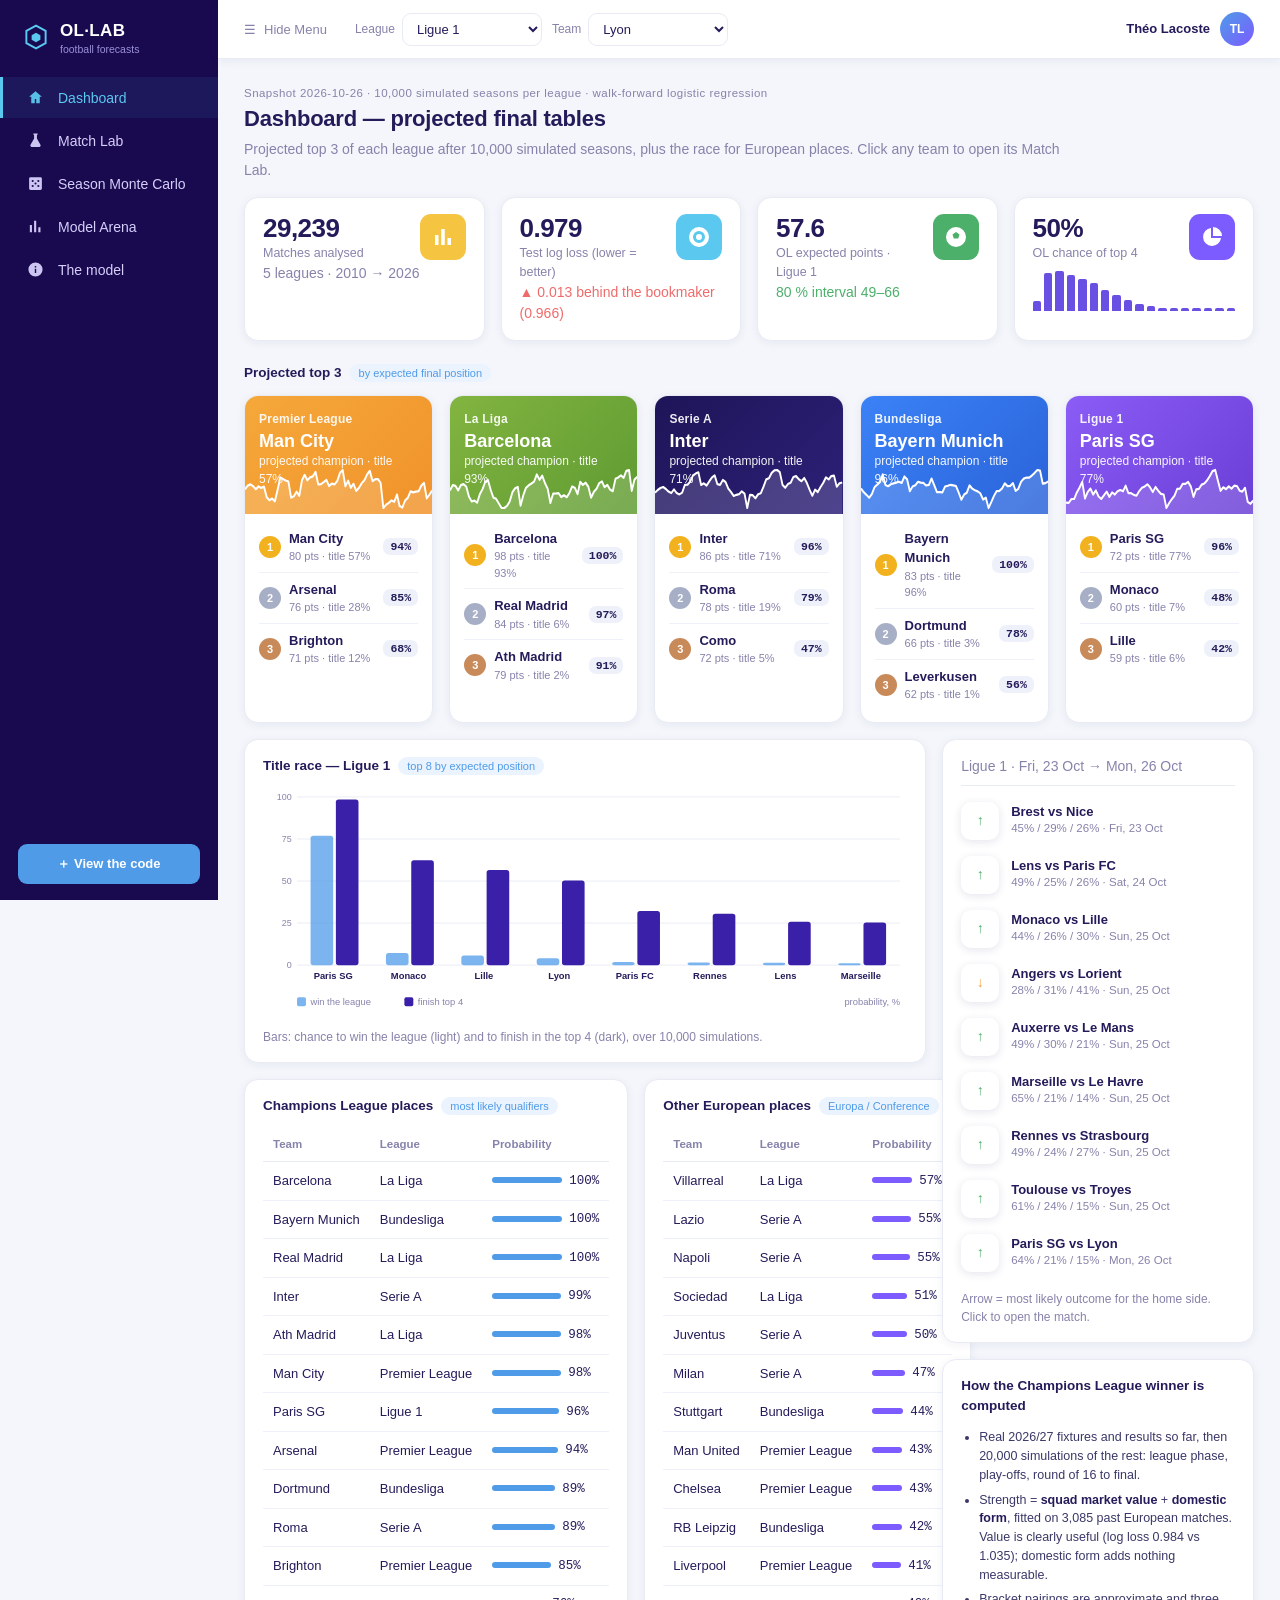
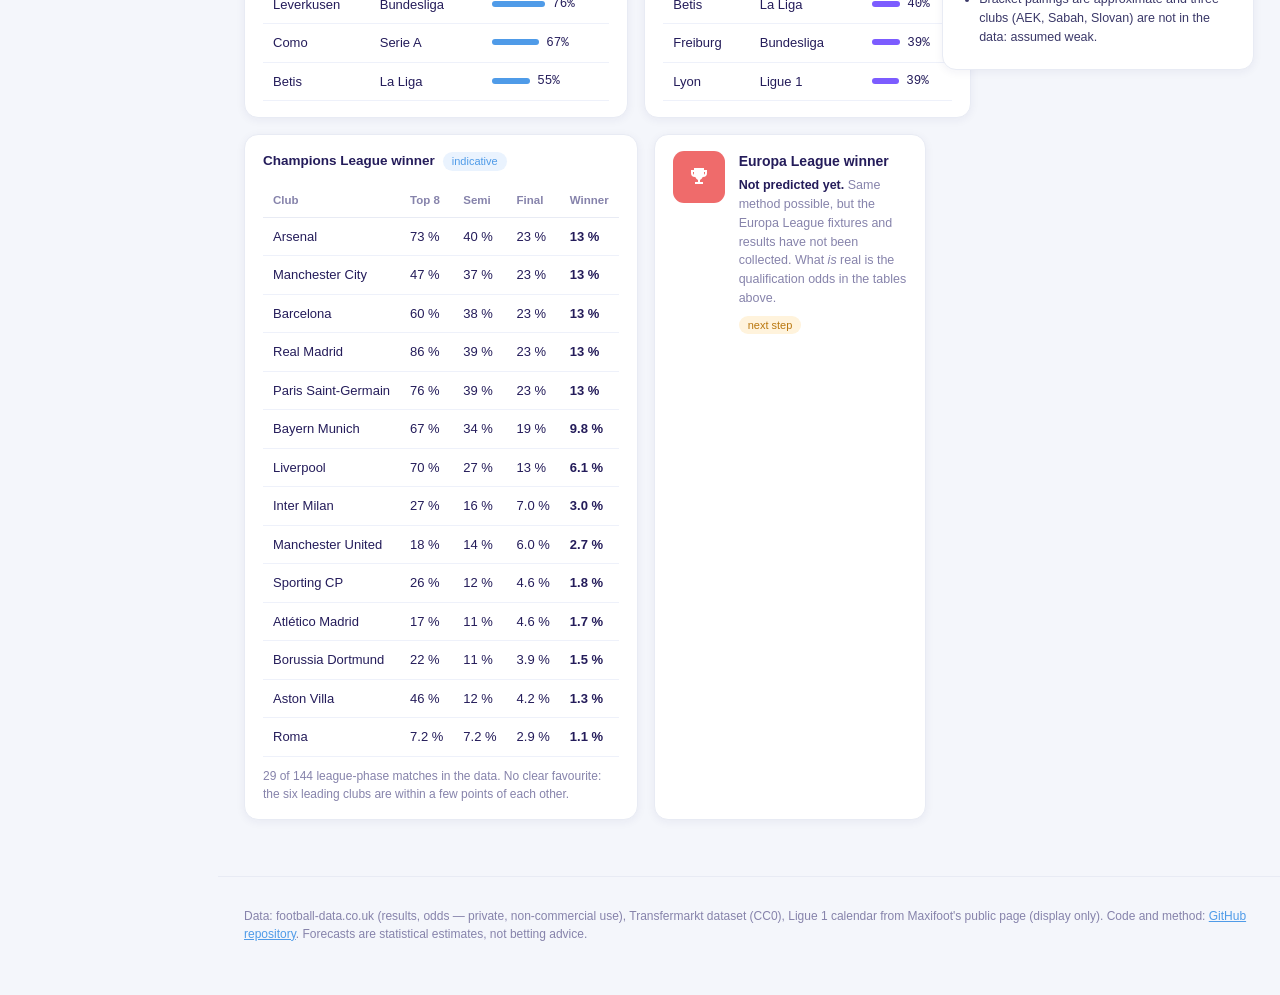
==== commit c7be8b04: "Champions League 2026/27 winner model: real fixtures, squad value + domestic form, 20k simulations; " ====
--- a/site/index.html
+++ b/site/index.html
@@ -55,19 +55,19 @@
               <div class="card"><h3>Other European places <span class="chip">Europa / Conference</span></h3><div class="tablewrap" id="uel"></div></div>
             </div>
             <div class="grid g2">
-              <div class="card"><div class="winner"><div class="tile t-yellow"><svg viewBox="0 0 24 24"><path d="M7 3h10v2h3v3a4 4 0 0 1-4 4h-.3A5 5 0 0 1 13 14.9V17h3v2H8v-2h3v-2.1A5 5 0 0 1 8.3 12H8a4 4 0 0 1-4-4V5h3zm-1 4v1a2 2 0 0 0 1 1.7V7zm12 0h-1v2.7A2 2 0 0 0 18 8z"/></svg></div>
-                <div><h4>Champions League winner</h4><p><b>Not predicted yet.</b> This model has no European data for 2026/27 (participants, draw, results so far) and no strength scale shared between leagues. A number here would be invented.</p><span class="chip warn tag">needs data — see below</span></div></div></div>
+              <div class="card"><h3>Champions League winner <span class="chip">indicative</span></h3><div class="tablewrap" id="ucl-win"></div>
+                <p class="note" id="ucl-note"></p></div>
               <div class="card"><div class="winner"><div class="tile t-coral"><svg viewBox="0 0 24 24"><path d="M7 3h10v2h3v3a4 4 0 0 1-4 4h-.3A5 5 0 0 1 13 14.9V17h3v2H8v-2h3v-2.1A5 5 0 0 1 8.3 12H8a4 4 0 0 1-4-4V5h3zm-1 4v1a2 2 0 0 0 1 1.7V7zm12 0h-1v2.7A2 2 0 0 0 18 8z"/></svg></div>
-                <div><h4>Europa League winner</h4><p><b>Not predicted yet</b>, for the same reasons. What <i>is</i> real is the qualification odds in the tables above.</p><span class="chip warn tag">needs data — see below</span></div></div></div>
+                <div><h4>Europa League winner</h4><p><b>Not predicted yet.</b> Same method possible, but the Europa League fixtures and results have not been collected. What <i>is</i> real is the qualification odds in the tables above.</p><span class="chip warn tag">next step</span></div></div></div>
             </div>
           </div>
           <div>
             <div class="card"><div class="up-day" id="up-day">Next round</div><div id="upcoming"></div>
               <p class="note">Arrow = most likely outcome for the home side. Click to open the match.</p></div>
-            <div class="card"><h3>What is needed for European winners</h3><ul class="limits" style="font-size:12.5px;color:var(--text)">
-              <li>A strength scale <b>shared between leagues</b> (calibrated on past European matches: possible).</li>
-              <li>The real 2026/27 <b>participants, draw and results</b> (not in the data sources used here).</li>
-              <li>A <b>backtest</b> on past editions before showing any winner probability.</li></ul></div>
+            <div class="card"><h3>How the Champions League winner is computed</h3><ul class="limits" style="font-size:12.5px;color:var(--text)">
+              <li>Real 2026/27 fixtures and results so far, then 20,000 simulations of the rest: league phase, play-offs, round of 16 to final.</li>
+              <li>Strength = <b>squad market value</b> + <b>domestic form</b>, fitted on 3,085 past European matches. Value is clearly useful (log loss 0.984 vs 1.035); domestic form adds nothing measurable.</li>
+              <li>Bracket pairings are approximate and three clubs (AEK, Sabah, Slovan) are not in the data: assumed weak.</li></ul></div>
           </div>
         </div>
       </section>
@@ -146,7 +146,7 @@
           <li>No injuries, line-ups or coaching news — the likely reason the bookmaker is better.</li>
           <li>Draws are essentially unpredictable: the model almost never names a draw as the most likely outcome.</li>
           <li>Team strength is a snapshot of <b id="asof2">—</b>. Results of 23–25 October 2026 were not yet in the data source.</li>
-          <li>No European-competition modelling: no Champions League / Europa League winner is predicted.</li>
+          <li>Champions League winner: indicative only (tested on single matches, not on whole tournaments); no Europa League winner yet.</li>
           <li>Calendars beyond the next round come from a public Ligue 1 calendar (dates can change); other leagues: choose the opponent.</li>
           <li>Academic project — <b>not betting advice</b>.</li></ul></div>
       </section>
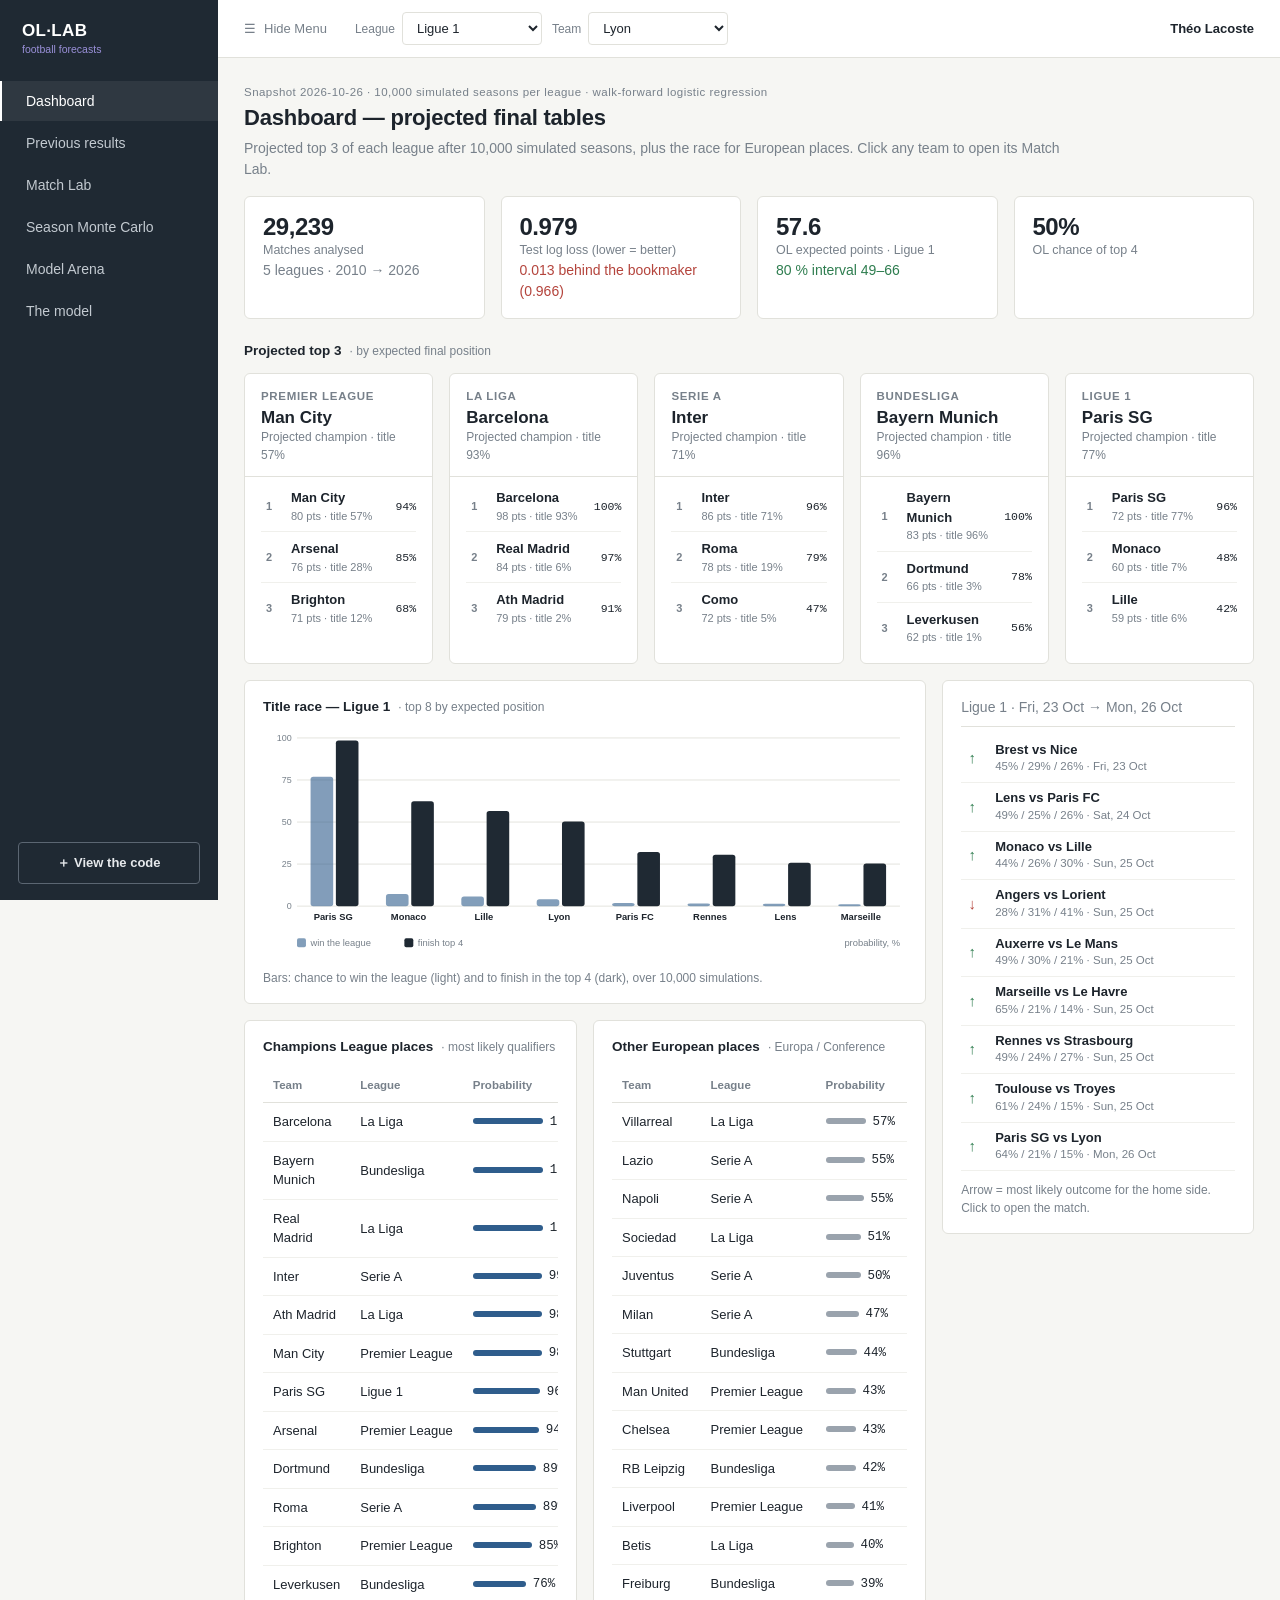
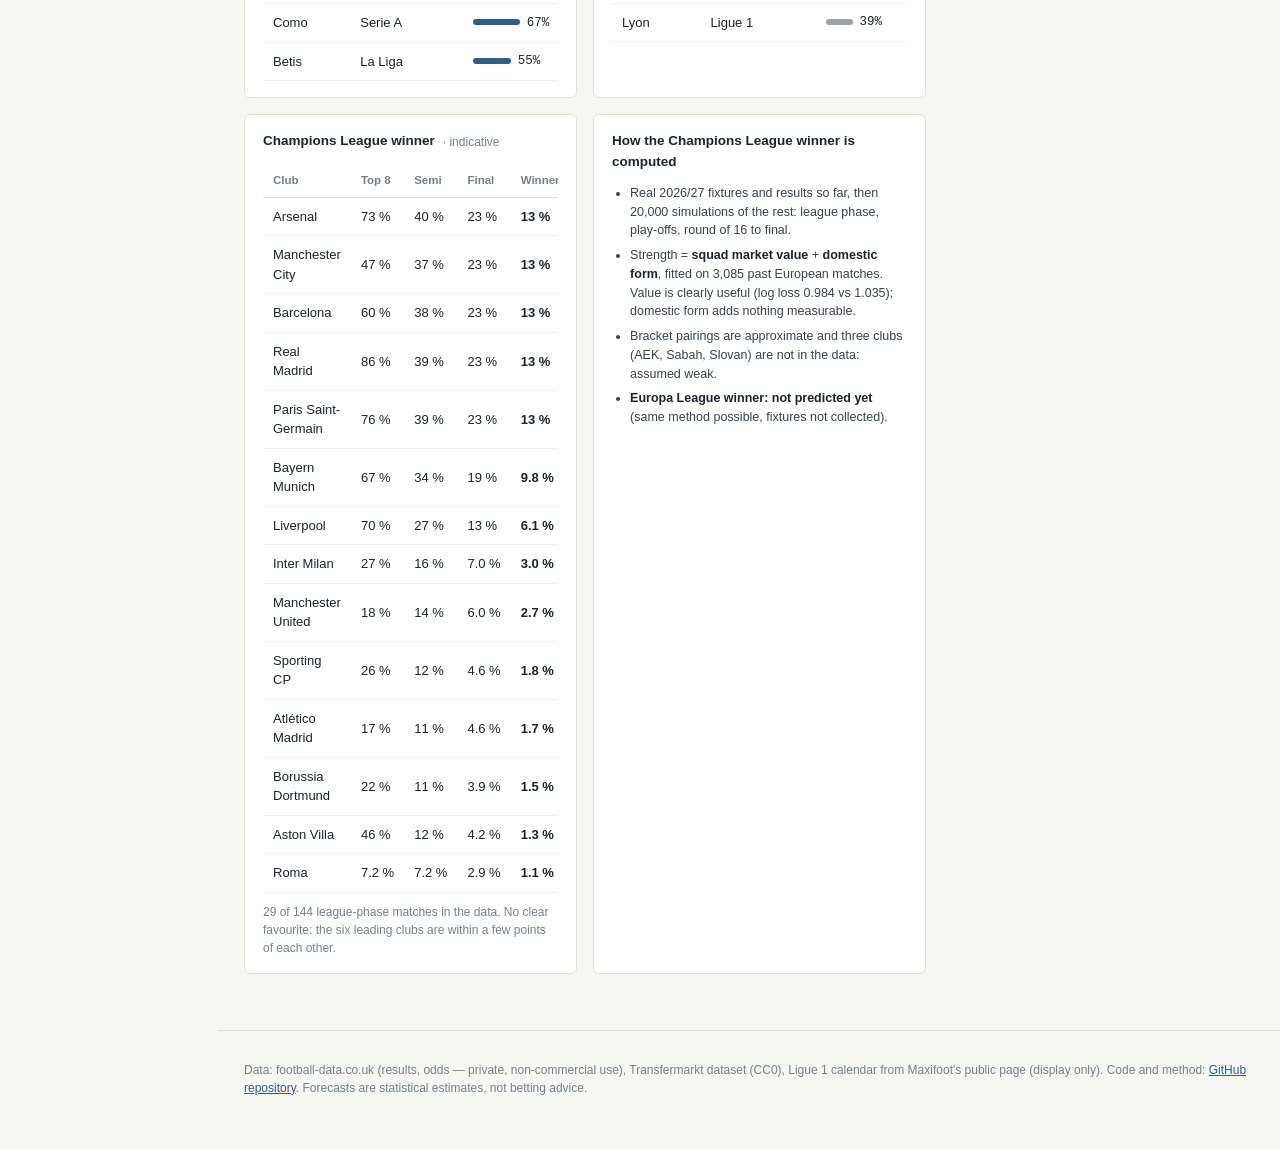
==== commit 886de16f: "Previous results tab (forecast vs outcome, calibration), calmer flat site theme, table overflow and " ====
--- a/site/index.html
+++ b/site/index.html
@@ -17,6 +17,7 @@
     </div>
     <nav class="nav" role="tablist">
       <button role="tab" data-tab="home" class="on"><svg viewBox="0 0 24 24"><path d="M12 3l9 8h-3v9h-5v-6h-2v6H6v-9H3z"/></svg>Dashboard</button>
+      <button role="tab" data-tab="prev"><svg viewBox="0 0 24 24"></svg>Previous results</button>
       <button role="tab" data-tab="lab"><svg viewBox="0 0 24 24"><path d="M9 2h6v2h-1v5l5 9a2 2 0 0 1-1.7 3H6.7A2 2 0 0 1 5 18l5-9V4H9z"/></svg>Match Lab</button>
       <button role="tab" data-tab="mc"><svg viewBox="0 0 24 24"><path d="M5 3h14a2 2 0 0 1 2 2v14a2 2 0 0 1-2 2H5a2 2 0 0 1-2-2V5a2 2 0 0 1 2-2zm3 4a1.5 1.5 0 1 0 0 3 1.5 1.5 0 0 0 0-3zm8 0a1.5 1.5 0 1 0 0 3 1.5 1.5 0 0 0 0-3zm-4 3.5a1.5 1.5 0 1 0 0 3 1.5 1.5 0 0 0 0-3zM8 14a1.5 1.5 0 1 0 0 3 1.5 1.5 0 0 0 0-3zm8 0a1.5 1.5 0 1 0 0 3 1.5 1.5 0 0 0 0-3z"/></svg>Season Monte Carlo</button>
       <button role="tab" data-tab="arena"><svg viewBox="0 0 24 24"><path d="M4 20V10h3v10zm6 0V4h3v16zm6 0v-7h3v7z"/></svg>Model Arena</button>
@@ -44,7 +45,7 @@
           <p>Projected top 3 of each league after 10,000 simulated seasons, plus the race for European places. Click any team to open its Match Lab.</p>
         </div>
         <div class="grid g4" id="kpis"></div>
-        <h3 class="h3" style="margin:6px 0 12px">Projected top 3 <span class="chip">by expected final position</span></h3>
+        <h3 class="h3" style="margin:22px 0 12px">Projected top 3 <span class="chip">by expected final position</span></h3>
         <div class="grid g5" id="top3" style="margin-bottom:16px"></div>
         <div class="grid g-home">
           <div>
@@ -57,19 +58,30 @@
             <div class="grid g2">
               <div class="card"><h3>Champions League winner <span class="chip">indicative</span></h3><div class="tablewrap" id="ucl-win"></div>
                 <p class="note" id="ucl-note"></p></div>
-              <div class="card"><div class="winner"><div class="tile t-coral"><svg viewBox="0 0 24 24"><path d="M7 3h10v2h3v3a4 4 0 0 1-4 4h-.3A5 5 0 0 1 13 14.9V17h3v2H8v-2h3v-2.1A5 5 0 0 1 8.3 12H8a4 4 0 0 1-4-4V5h3zm-1 4v1a2 2 0 0 0 1 1.7V7zm12 0h-1v2.7A2 2 0 0 0 18 8z"/></svg></div>
-                <div><h4>Europa League winner</h4><p><b>Not predicted yet.</b> Same method possible, but the Europa League fixtures and results have not been collected. What <i>is</i> real is the qualification odds in the tables above.</p><span class="chip warn tag">next step</span></div></div></div>
+              <div class="card"><h3>How the Champions League winner is computed</h3><ul class="limits" style="font-size:12.5px;color:var(--text)">
+                <li>Real 2026/27 fixtures and results so far, then 20,000 simulations of the rest: league phase, play-offs, round of 16 to final.</li>
+                <li>Strength = <b>squad market value</b> + <b>domestic form</b>, fitted on 3,085 past European matches. Value is clearly useful (log loss 0.984 vs 1.035); domestic form adds nothing measurable.</li>
+                <li>Bracket pairings are approximate and three clubs (AEK, Sabah, Slovan) are not in the data: assumed weak.</li>
+                <li><b>Europa League winner: not predicted yet</b> (same method possible, fixtures not collected).</li></ul></div>
             </div>
           </div>
           <div>
             <div class="card"><div class="up-day" id="up-day">Next round</div><div id="upcoming"></div>
               <p class="note">Arrow = most likely outcome for the home side. Click to open the match.</p></div>
-            <div class="card"><h3>How the Champions League winner is computed</h3><ul class="limits" style="font-size:12.5px;color:var(--text)">
-              <li>Real 2026/27 fixtures and results so far, then 20,000 simulations of the rest: league phase, play-offs, round of 16 to final.</li>
-              <li>Strength = <b>squad market value</b> + <b>domestic form</b>, fitted on 3,085 past European matches. Value is clearly useful (log loss 0.984 vs 1.035); domestic form adds nothing measurable.</li>
-              <li>Bracket pairings are approximate and three clubs (AEK, Sabah, Slovan) are not in the data: assumed weak.</li></ul></div>
           </div>
         </div>
+      </section>
+
+      <!-- ============================== PREVIOUS RESULTS ============================== -->
+      <section id="tab-prev" class="tab" aria-labelledby="prev-title">
+        <div class="pagehead"><p class="eyebrow" id="prev-asof">—</p><h1 id="prev-title">Previous results — were the forecasts right?</h1>
+          <p>Each played match with the probabilities the model gave <b>before</b> kick-off, and what happened.</p></div>
+        <p class="callout"><b>Read this first.</b> These forecasts are recomputed after the fact with the walk-forward method (model fitted only on earlier seasons, features built only from earlier matches). They were <b>not published in advance</b>. "Right" means the most likely outcome happened — a 45 % pick is wrong more often than right, by design. The fair scores are the log loss and the calibration table.</p>
+        <div class="grid g4" id="prev-kpis" style="grid-template-columns:repeat(3,1fr);margin-bottom:16px"></div>
+        <div class="card"><h3>Do the percentages mean what they say? <span class="chip">all 5,602 test matches</span></h3><div class="tablewrap" id="prev-cal"></div>
+          <p class="note">When the top pick was given 60–70 %, it happened 63 % of the time: the percentages are honest. The bookmaker is still slightly sharper (log loss above).</p></div>
+        <div class="card"><h3>Match by match <span class="chip">most recent first</span><select id="prev-league" aria-label="League filter" style="margin-left:auto"></select></h3>
+          <div class="tablewrap" id="prev-table" style="max-height:640px;overflow-y:auto"></div></div>
       </section>
 
       <!-- ============================== MATCH LAB ============================== -->
--- a/site/style.css
+++ b/site/style.css
@@ -1,10 +1,10 @@
 :root {
-  --navy: #190a50; --navy-2: #241068; --indigo: #3a1fa8; --blue: #4f9be8; --cyan: #5bc8ef; --green: #4caf6a; --coral: #ef6b6b;
-  --amber: #f2a33a; --yellow: #f5c542; --violet: #7c5cff; --orange: #f0a23c;
-  --bg: #f4f6fb; --card: #ffffff; --line: #e8ebf4; --ink: #241c5a; --text: #3a3868; --muted: #8683ab; --soft: #eef1fa;
-  --win: #4f9be8; --draw: #cdd2e8; --loss: #ef6b6b;
-  --shadow: 0 2px 10px rgba(40, 30, 110, .06); --radius: 14px;
-  --sans: "Poppins", "Inter", -apple-system, "Segoe UI", Roboto, Helvetica, Arial, sans-serif;
+  --navy: #1f2933; --indigo: #1f2933; --blue: #2f5d8c; --cyan: #2f5d8c; --green: #2e7d4f; --coral: #b4443c;
+  --amber: #a8741a; --yellow: #a8741a; --violet: #5b6b7c; --orange: #a8741a;
+  --bg: #f6f6f3; --card: #ffffff; --line: #e1e1db; --ink: #1d242c; --text: #39424c; --muted: #77808a; --soft: #f0f0ec;
+  --win: #2f5d8c; --draw: #c9ccd0; --loss: #b4443c;
+  --shadow: none; --radius: 6px;
+  --sans: -apple-system, "Segoe UI", Roboto, Helvetica, Arial, sans-serif;
   --mono: ui-monospace, "SF Mono", Menlo, Consolas, monospace;
 }
 * { box-sizing: border-box; }
@@ -175,3 +175,61 @@
 .limits { padding-left: 18px; margin: 0; } .limits li { margin: 6px 0; }
 footer { padding: 18px 26px 40px; color: var(--muted); font-size: 12px; border-top: 1px solid var(--line); max-width: 1380px; }
 @media (prefers-reduced-motion: reduce) { * { animation: none !important; transition: none !important; } }
+
+/* ---------------- calmer theme: flat, neutral, one accent colour */
+.tab.on { animation: none; }
+.side { background: var(--navy); }
+.brand .hex { display: none; } .brand { padding-bottom: 26px; }
+.nav button { color: #c3cad1; border-left-width: 2px; } .nav button svg { display: none; }
+.nav button.on { color: #fff; border-left-color: #fff; background: rgba(255,255,255,.07); }
+.side .cta { background: transparent; border: 1px solid #5b6672; color: #e6e9ec; border-radius: 4px; } .side .cta:hover { background: rgba(255,255,255,.08); }
+.avatar { display: none; }
+.topbar { box-shadow: none; }
+.card { box-shadow: none; }
+.chip, .chip.warn { background: none; color: var(--muted); border: 0; padding: 0; font-size: 12px; font-weight: 400; }
+.chip::before { content: "· "; }
+.tile, .winner .tile, .minibars { display: none; }
+.kpi .val { font-size: 24px; font-weight: 600; }
+.kpi .foot { font-weight: 400; margin-top: 6px; }
+.down { color: var(--coral); } .up { color: var(--green); }
+.lg .head { background: none !important; color: var(--ink); min-height: 0; padding: 14px 16px 6px; border-bottom: 1px solid var(--line); }
+.lg .head .lname { font-size: 11.5px; color: var(--muted); text-transform: uppercase; letter-spacing: .06em; font-weight: 600; opacity: 1; }
+.lg .head .champ { font-size: 17px; font-weight: 650; }
+.lg .head .cprob { color: var(--muted); opacity: 1; padding-bottom: 6px; }
+.lg .head svg { display: none; }
+.lg .body { padding: 4px 16px 10px; }
+.medal, .m1, .m2, .m3 { background: none; color: var(--muted); font-weight: 600; width: 16px; height: auto; border-radius: 0; }
+.pill { background: none; padding: 0; color: var(--ink); font-weight: 500; }
+.up-ico, .up-ico.u, .up-ico.d, .up-ico.n { box-shadow: none; background: none; border: 0; width: 22px; height: auto; font-size: 15px; }
+.up-ico.u { color: var(--green); } .up-ico.d { color: var(--coral); } .up-ico.n { color: var(--muted); }
+.up-item { padding: 7px 0; border-bottom: 1px solid var(--soft); }
+.mcard, .step, .stat { box-shadow: none; border-radius: 6px; }
+.mcard.first { box-shadow: none; border-color: var(--blue); }
+.badge-n { background: none; padding: 0; color: var(--blue); }
+.badge, .badge-n.stale { background: none; padding: 0; }
+.venue.H, .venue.A { background: var(--soft); color: var(--text); }
+.seg.win { background: var(--win); } .seg.loss { background: var(--loss); } .seg.draw { background: var(--draw); }
+.wf-bar.pos { background: var(--win); } .wf-bar.neg { background: var(--loss); }
+.pbar, .pbar.big, .wf-track, button.ghost, button.primary, select, .seg-toggle, .empty { border-radius: 4px; }
+button.primary { background: var(--ink); } button.primary:hover { background: #000; }
+tr.sel td { background: var(--soft); }
+.status { border-radius: 3px; }
+.chosen { border: 1px solid var(--ink); }
+.ticker { border-left-color: var(--ink); }
+.step .no { color: var(--muted); } .step::after { color: var(--muted); }
+
+/* ---------------- alignment */
+.grid > *, .g-home > *, .g2 > * { min-width: 0; }
+.g2, .g4, .g5 { align-items: stretch; }
+.grid > .card, .lg { margin-bottom: 0; }
+.g2 > .card { height: 100%; }
+.content { overflow-x: clip; }
+.tablewrap { overflow-x: auto; }
+td, th { white-space: nowrap; } td:first-child { white-space: normal; }
+@media (max-width: 1100px) { .g5 { grid-template-columns: repeat(2, 1fr); } .g5 > :last-child:nth-child(odd) { grid-column: 1 / -1; } }
+@media (max-width: 760px) { .g4 { grid-template-columns: 1fr 1fr; } }
+.ok, .ko { font-weight: 600; } .ok { color: var(--green); } .ko { color: var(--coral); }
+td.pk b { color: var(--ink); }
+.seg-toggle button.on { background: var(--ink); }
+.callout { border-left: 3px solid var(--ink); background: var(--soft); padding: 10px 14px; font-size: 13px; color: var(--text); margin: 0 0 16px; border-radius: 0 4px 4px 0; }
+.g-home > div > .grid { margin-bottom: 16px; }
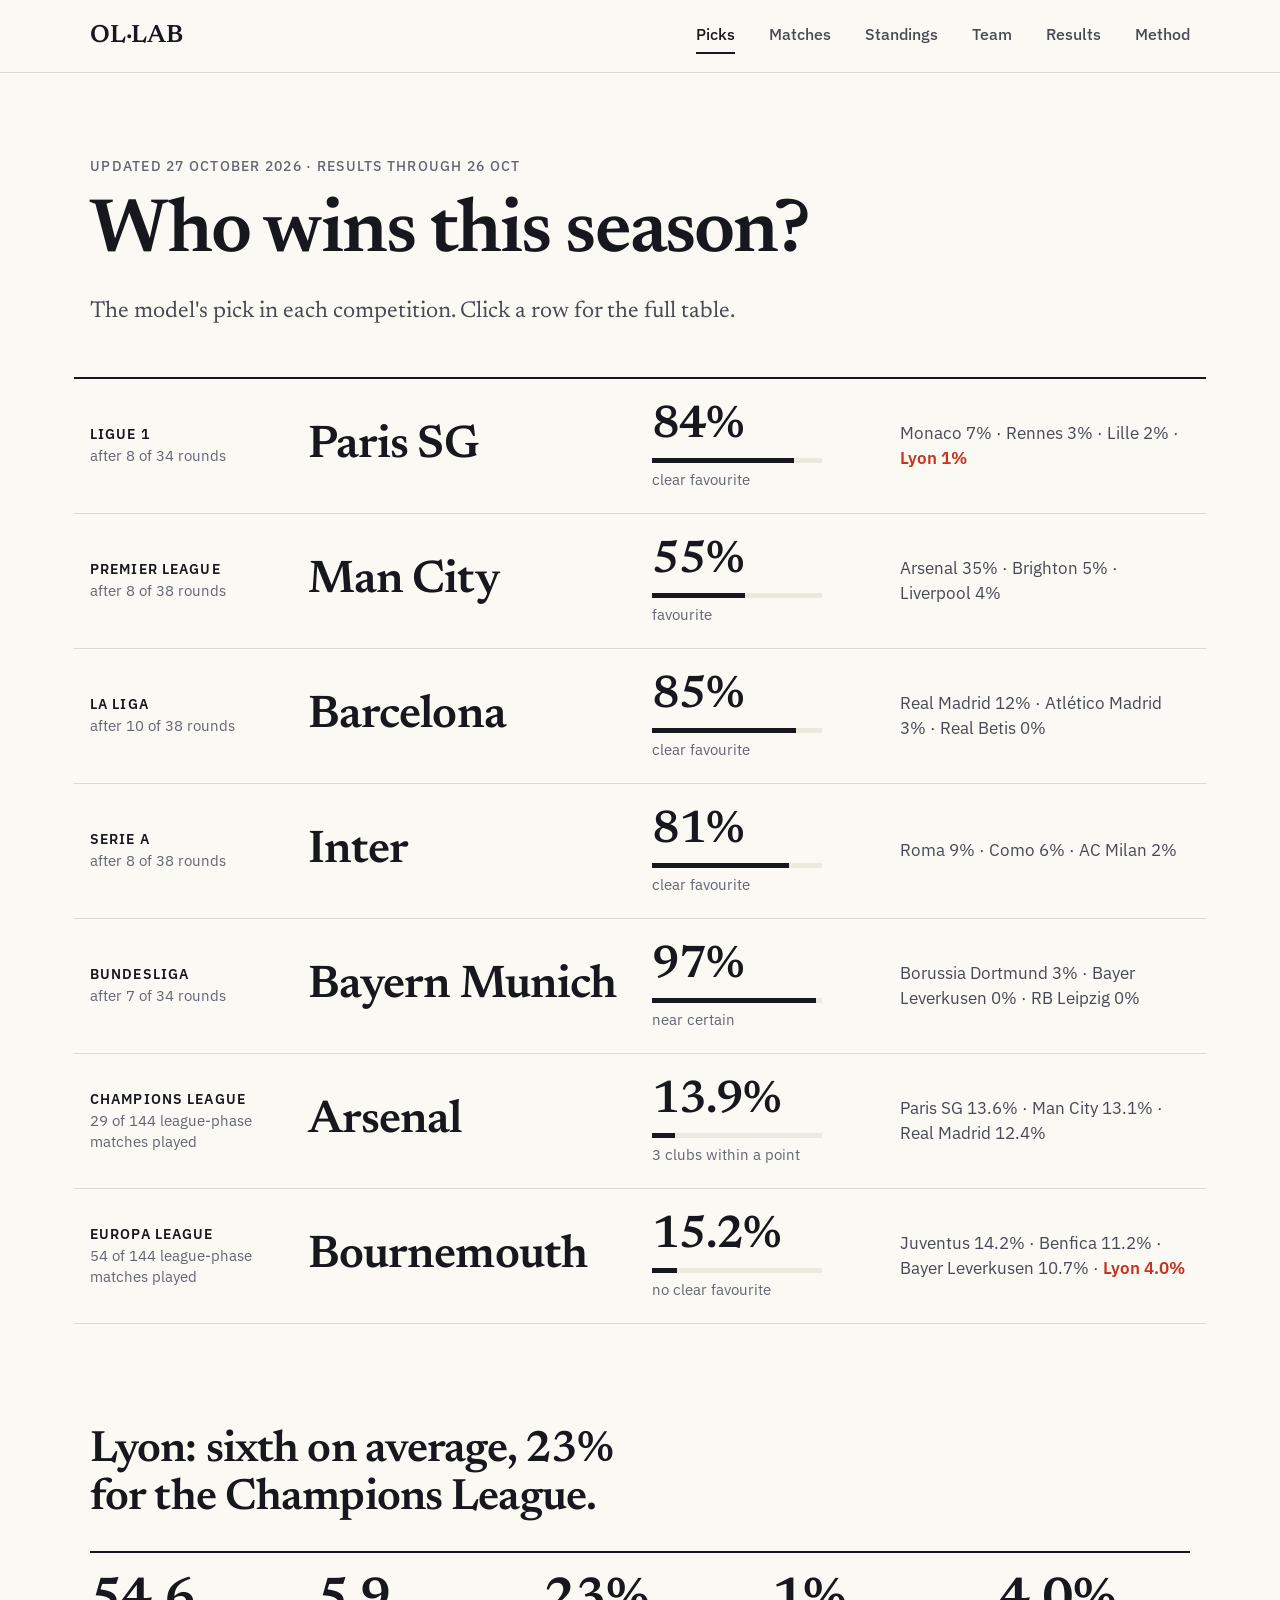
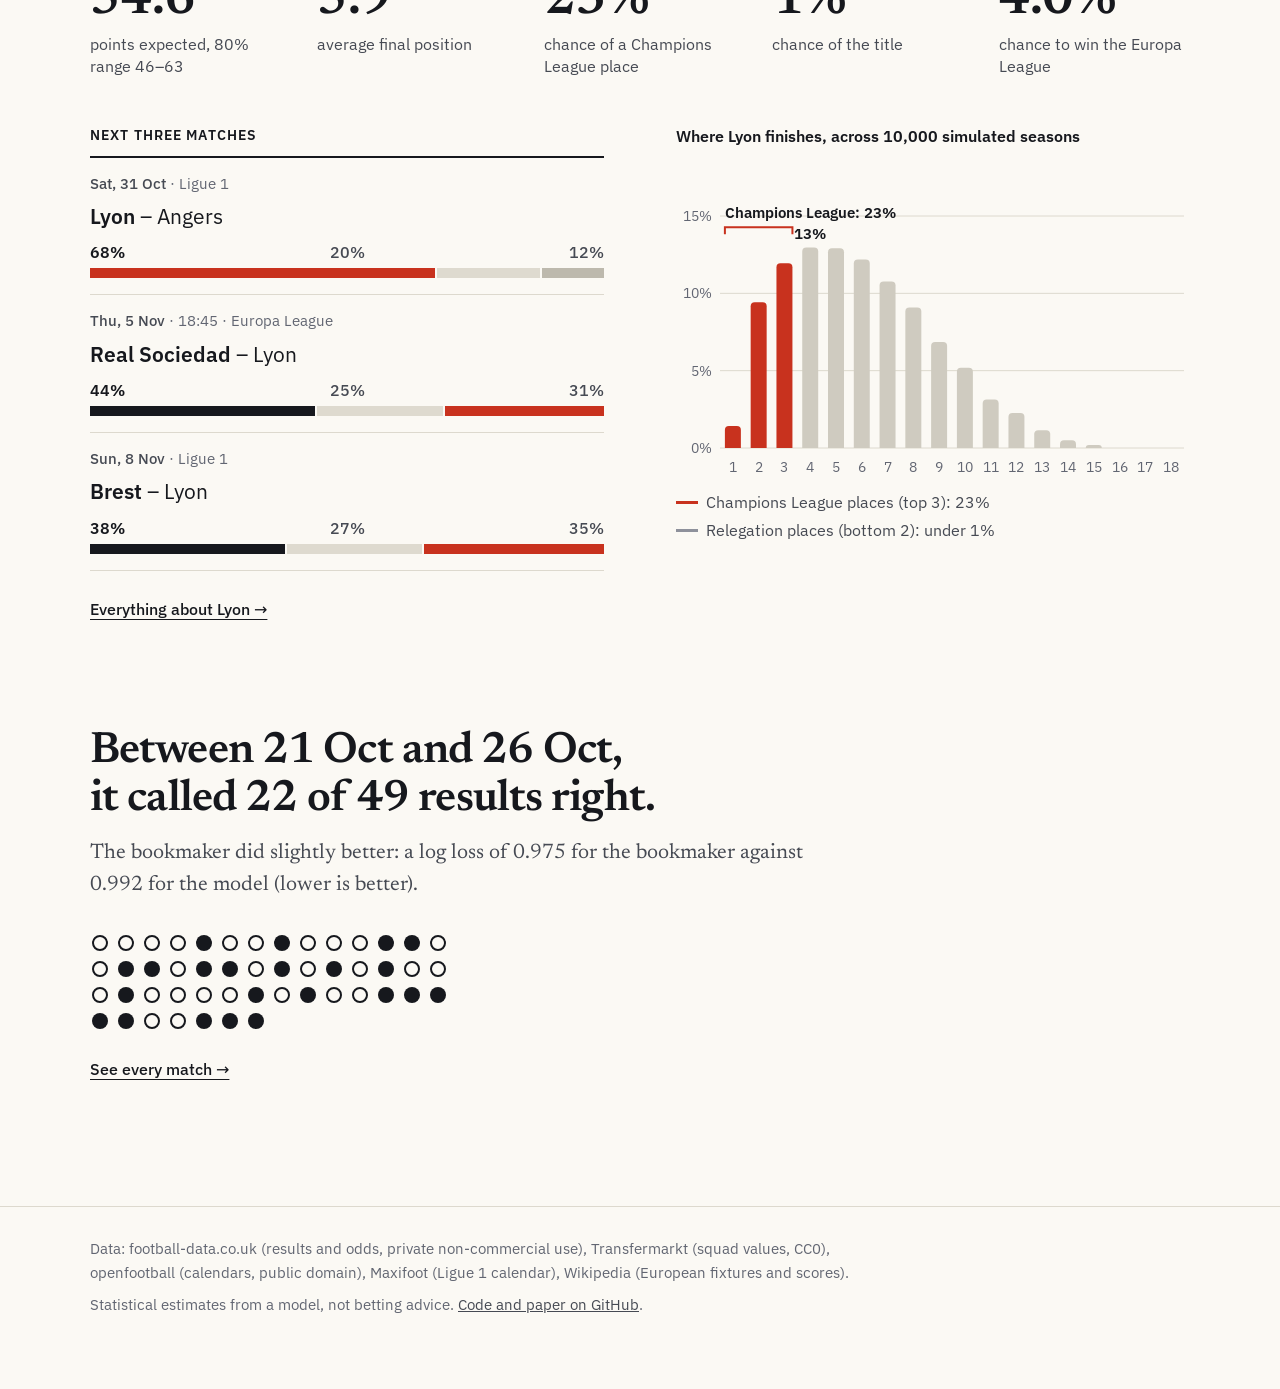
==== commit 2a6b1f22: "Prediction-first website in the editorial style: picks for 5 leagues + Champions League + Europa Lea" ====
--- a/site/index.html
+++ b/site/index.html
@@ -3,169 +3,28 @@
 <head>
 <meta charset="utf-8">
 <meta name="viewport" content="width=device-width, initial-scale=1">
-<title>OL·LAB — football forecasts, explained</title>
-<meta name="description" content="Walk-forward machine-learning forecasts for the five major European leagues, with Olympique Lyonnais as the case study: projected top 3, match probabilities, Monte Carlo seasons and a race between models.">
-<link rel="icon" href="data:image/svg+xml,%3Csvg xmlns='http://www.w3.org/2000/svg' viewBox='0 0 32 32'%3E%3Crect width='32' height='32' rx='7' fill='%23190a50'/%3E%3Cpath d='M16 5l9 5v12l-9 5-9-5V10z' fill='none' stroke='%235bc8ef' stroke-width='2'/%3E%3Ccircle cx='16' cy='16' r='3' fill='%23f5c542'/%3E%3C/svg%3E">
+<title>OL·LAB — who wins 2026/27, and what happens next</title>
+<meta name="description" content="Machine-learning predictions for the five major European leagues, the Champions League and the Europa League: the model's pick, every upcoming match, and a track record against the results. Olympique Lyonnais is the case study.">
+<link rel="icon" href="data:image/svg+xml,%3Csvg xmlns='http://www.w3.org/2000/svg' viewBox='0 0 32 32'%3E%3Crect width='32' height='32' fill='%23FBF9F4'/%3E%3Ccircle cx='16' cy='16' r='9' fill='%23C8321E'/%3E%3C/svg%3E">
 <link rel="stylesheet" href="style.css">
 </head>
 <body>
-<div class="shell" id="shell">
-  <aside class="side" aria-label="Navigation">
-    <div class="brand">
-      <svg class="hex" viewBox="0 0 32 32" aria-hidden="true"><path d="M16 3l11 6v14l-11 6-11-6V9z" fill="none" stroke="#5bc8ef" stroke-width="2.2"/><path d="M16 11l5 3v5l-5 3-5-3v-5z" fill="#5bc8ef"/></svg>
-      <div><b>OL·LAB</b><small>football forecasts</small></div>
-    </div>
-    <nav class="nav" role="tablist">
-      <button role="tab" data-tab="home" class="on"><svg viewBox="0 0 24 24"><path d="M12 3l9 8h-3v9h-5v-6h-2v6H6v-9H3z"/></svg>Dashboard</button>
-      <button role="tab" data-tab="prev"><svg viewBox="0 0 24 24"></svg>Previous results</button>
-      <button role="tab" data-tab="lab"><svg viewBox="0 0 24 24"><path d="M9 2h6v2h-1v5l5 9a2 2 0 0 1-1.7 3H6.7A2 2 0 0 1 5 18l5-9V4H9z"/></svg>Match Lab</button>
-      <button role="tab" data-tab="mc"><svg viewBox="0 0 24 24"><path d="M5 3h14a2 2 0 0 1 2 2v14a2 2 0 0 1-2 2H5a2 2 0 0 1-2-2V5a2 2 0 0 1 2-2zm3 4a1.5 1.5 0 1 0 0 3 1.5 1.5 0 0 0 0-3zm8 0a1.5 1.5 0 1 0 0 3 1.5 1.5 0 0 0 0-3zm-4 3.5a1.5 1.5 0 1 0 0 3 1.5 1.5 0 0 0 0-3zM8 14a1.5 1.5 0 1 0 0 3 1.5 1.5 0 0 0 0-3zm8 0a1.5 1.5 0 1 0 0 3 1.5 1.5 0 0 0 0-3z"/></svg>Season Monte Carlo</button>
-      <button role="tab" data-tab="arena"><svg viewBox="0 0 24 24"><path d="M4 20V10h3v10zm6 0V4h3v16zm6 0v-7h3v7z"/></svg>Model Arena</button>
-      <button role="tab" data-tab="model"><svg viewBox="0 0 24 24"><path d="M12 2a10 10 0 1 0 0 20 10 10 0 0 0 0-20zm1 15h-2v-6h2zm0-8h-2V7h2z"/></svg>The model</button>
-    </nav>
-    <a class="cta" href="https://github.com/lacostetheo/ML-PREDICTION-OLYMPIQUE-LYONNAIS" target="_blank" rel="noopener">＋ View the code</a>
-  </aside>
-
-  <div class="main">
-    <header class="topbar">
-      <button class="hide" id="hide-menu" aria-label="Show or hide the menu">☰ <span>Hide Menu</span></button>
-      <div class="picker" id="picker">
-        <label>League <select id="league" aria-label="League"></select></label>
-        <label>Team <select id="team" aria-label="Team"></select></label>
-      </div>
-      <div class="user"><span>Théo Lacoste</span><div class="avatar" aria-hidden="true">TL</div></div>
-    </header>
-
-    <div class="content">
-      <!-- ============================== DASHBOARD ============================== -->
-      <section id="tab-home" class="tab on" aria-labelledby="home-title">
-        <div class="pagehead">
-          <p class="eyebrow" id="asof">—</p>
-          <h1 id="home-title">Dashboard — projected final tables</h1>
-          <p>Projected top 3 of each league after 10,000 simulated seasons, plus the race for European places. Click any team to open its Match Lab.</p>
-        </div>
-        <div class="grid g4" id="kpis"></div>
-        <h3 class="h3" style="margin:22px 0 12px">Projected top 3 <span class="chip">by expected final position</span></h3>
-        <div class="grid g5" id="top3" style="margin-bottom:16px"></div>
-        <div class="grid g-home">
-          <div>
-            <div class="card"><h3 id="race-title">Title race</h3><div id="race"></div>
-              <p class="note">Bars: chance to win the league (light) and to finish in the top 4 (dark), over 10,000 simulations.</p></div>
-            <div class="grid g2">
-              <div class="card"><h3>Champions League places <span class="chip">most likely qualifiers</span></h3><div class="tablewrap" id="ucl"></div></div>
-              <div class="card"><h3>Other European places <span class="chip">Europa / Conference</span></h3><div class="tablewrap" id="uel"></div></div>
-            </div>
-            <div class="grid g2">
-              <div class="card"><h3>Champions League winner <span class="chip">indicative</span></h3><div class="tablewrap" id="ucl-win"></div>
-                <p class="note" id="ucl-note"></p></div>
-              <div class="card"><h3>How the Champions League winner is computed</h3><ul class="limits" style="font-size:12.5px;color:var(--text)">
-                <li>Real 2026/27 fixtures and results so far, then 20,000 simulations of the rest: league phase, play-offs, round of 16 to final.</li>
-                <li>Strength = <b>squad market value</b> + <b>domestic form</b>, fitted on 3,085 past European matches. Value is clearly useful (log loss 0.984 vs 1.035); domestic form adds nothing measurable.</li>
-                <li>Bracket pairings are approximate and three clubs (AEK, Sabah, Slovan) are not in the data: assumed weak.</li>
-                <li><b>Europa League winner: not predicted yet</b> (same method possible, fixtures not collected).</li></ul></div>
-            </div>
-          </div>
-          <div>
-            <div class="card"><div class="up-day" id="up-day">Next round</div><div id="upcoming"></div>
-              <p class="note">Arrow = most likely outcome for the home side. Click to open the match.</p></div>
-          </div>
-        </div>
-      </section>
-
-      <!-- ============================== PREVIOUS RESULTS ============================== -->
-      <section id="tab-prev" class="tab" aria-labelledby="prev-title">
-        <div class="pagehead"><p class="eyebrow" id="prev-asof">—</p><h1 id="prev-title">Previous results — were the forecasts right?</h1>
-          <p>Each played match with the probabilities the model gave <b>before</b> kick-off, and what happened.</p></div>
-        <p class="callout"><b>Read this first.</b> These forecasts are recomputed after the fact with the walk-forward method (model fitted only on earlier seasons, features built only from earlier matches). They were <b>not published in advance</b>. "Right" means the most likely outcome happened — a 45 % pick is wrong more often than right, by design. The fair scores are the log loss and the calibration table.</p>
-        <div class="grid g4" id="prev-kpis" style="grid-template-columns:repeat(3,1fr);margin-bottom:16px"></div>
-        <div class="card"><h3>Do the percentages mean what they say? <span class="chip">all 5,602 test matches</span></h3><div class="tablewrap" id="prev-cal"></div>
-          <p class="note">When the top pick was given 60–70 %, it happened 63 % of the time: the percentages are honest. The bookmaker is still slightly sharper (log loss above).</p></div>
-        <div class="card"><h3>Match by match <span class="chip">most recent first</span><select id="prev-league" aria-label="League filter" style="margin-left:auto"></select></h3>
-          <div class="tablewrap" id="prev-table" style="max-height:640px;overflow-y:auto"></div></div>
-      </section>
-
-      <!-- ============================== MATCH LAB ============================== -->
-      <section id="tab-lab" class="tab" aria-labelledby="lab-title">
-        <div class="pagehead"><p class="eyebrow">Team state as of <span id="asof-lab"></span></p><h1 id="lab-title">Match Lab</h1>
-          <p>Pick a team: its <b>next three matches</b>, then open any match and see how the model builds its forecast, one piece of evidence at a time.</p></div>
-        <div class="grid g-lab">
-          <div>
-            <div class="card teamcard" id="teamcard"></div>
-            <h3 class="h3" style="margin:0 0 10px">Next 3 matches <span id="next-team" class="chip"></span></h3>
-            <div id="next3" class="next3"></div><p class="note" id="next3-note"></p>
-          </div>
-          <div>
-            <div class="card"><h3>Match simulator</h3>
-              <div class="sim-controls"><label>Opponent <select id="opp" aria-label="Opponent"></select></label>
-                <div class="seg-toggle" role="group" aria-label="Venue"><button id="v-home" class="on">Home</button><button id="v-away">Away</button></div></div>
-              <div id="match-title" class="match-title"></div><div id="match-bar"></div><div id="match-facts" class="facts"></div></div>
-            <div class="card"><h3>How the model got there</h3>
-              <p class="note top0">Each bar is the push one family of evidence gives to the odds <i>this team wins rather than loses</i>, relative to an average Big-5 match. The model is a logistic regression, so these pieces add up <b>exactly</b>.</p>
-              <div id="waterfall"></div><button class="ghost" id="replay-wf">↻ replay</button></div>
-          </div>
-        </div>
-      </section>
-
-      <!-- ============================== MONTE CARLO ============================== -->
-      <section id="tab-mc" class="tab" aria-labelledby="mc-title">
-        <div class="pagehead"><p class="eyebrow">Season 2026/27 · rest of the season</p><h1 id="mc-title">Season Monte Carlo</h1>
-          <p>The Python model has played out the rest of the season <b>10,000 times</b>. Watch a replay of the first 3,000 simulated seasons build the distribution of <b id="mc-team-lead">the team's</b> final position — the dashed outline is the final answer.</p></div>
-        <div class="card controls"><button id="mc-play" class="primary">▶ Play</button><button id="mc-skip" class="ghost" style="margin:0">⏭ Jump to end</button><button id="mc-reset" class="ghost" style="margin:0">↺ Reset</button>
-          <label class="speed">Speed <input type="range" id="mc-speed" min="0" max="4" value="2" aria-label="Replay speed"></label>
-          <span class="counter">simulation <b id="mc-n">0</b> / <span id="mc-total">3000</span></span></div>
-        <div class="card ticker" id="mc-ticker">press play to start</div>
-        <div class="grid g2">
-          <div class="card"><h3>Final league position</h3><div id="mc-pos"></div><div id="mc-probs" class="probs"></div></div>
-          <div class="card"><h3>Final points</h3><div id="mc-pts"></div><p class="note" id="mc-pts-note"></p></div>
-        </div>
-        <div class="card"><h3>League outlook <span class="chip">all 10,000 simulations</span></h3><div id="mc-table" class="tablewrap"></div>
-          <p class="note">European slots and relegation places are assumptions (Champions League = top 3 in Ligue 1, top 4 elsewhere). Backtested on 2023–2025: it beat the naive reference, but its "80 %" intervals covered only 72 % — read them as lower bounds.</p></div>
-      </section>
-
-      <!-- ============================== ARENA ============================== -->
-      <section id="tab-arena" class="tab" aria-labelledby="ar-title">
-        <div class="pagehead"><p class="eyebrow">Walk-forward test · 5,602 matches · 2023 → 2026</p><h1 id="ar-title">Model Arena</h1>
-          <p>Seven forecasters, the same matches, one score: <b>cumulative log loss</b> (lower is better). Press play and watch them settle: three of our models run neck and neck, and <b>the bookmaker stays ahead</b>.</p></div>
-        <div class="card controls"><button id="ar-play" class="primary">▶ Play</button><button id="ar-reset" class="ghost" style="margin:0">↺ Reset</button>
-          <input type="range" id="ar-scrub" min="10" max="100" value="100" aria-label="Position in the test period" class="scrub">
-          <span class="counter"><b id="ar-n">0</b> matches · <span id="ar-date"></span></span></div>
-        <div class="card"><canvas id="ar-canvas" height="430" aria-label="Cumulative log loss of each model over the test matches"></canvas><div id="ar-legend" class="legend"></div>
-          <p class="note">Curves start after ~450 matches (earlier averages are too noisy). The three bunched models are statistically tied (95 % intervals overlap); the gap to the bookmaker is significant.</p></div>
-        <div class="card"><h3>Final scores <span class="chip">with 95 % interval</span></h3><div id="ar-table" class="tablewrap"></div></div>
-      </section>
-
-      <!-- ============================== MODEL ============================== -->
-      <section id="tab-model" class="tab" aria-labelledby="md-title">
-        <div class="pagehead"><p class="eyebrow">What is actually running</p><h1 id="md-title">The model, in plain words</h1></div>
-        <div class="card chosen"><span class="badge">CHOSEN MODEL</span><h2>Multinomial logistic regression</h2>
-          <p>One linear formula per outcome (home win, draw, away win) on <b>100 inputs</b>, turned into probabilities by a softmax. Re-fitted every season on all past matches, with its regularisation chosen by time-ordered cross-validation.</p>
-          <ul class="why"><li><b>As accurate as the alternatives.</b> Gradient boosting, random forest and neural networks were tested: none beats it significantly (averaging all three gains a negligible 0.0014 log loss).</li>
-            <li><b>Explainable.</b> Every forecast splits exactly into the contribution of Elo, squad value, form, shots… — that is what the Match Lab shows.</li>
-            <li><b>Honest.</b> Its probabilities are well calibrated: a "70 %" forecast comes true about 70 % of the time.</li></ul></div>
-        <h3 class="h3">From data to forecast</h3><div class="pipeline" id="pipeline"></div>
-        <div class="grid g2">
-          <div class="card"><h3>What about neural networks?</h3><canvas id="nn-canvas" height="260" aria-label="Illustration of a neural network architecture"></canvas>
-            <p class="note"><b>Tested, not retained.</b> A 100 → 64 → 32 → 3 network scored 0.9796 vs 0.9793 for the logistic regression (statistically tied) and needed far more tuning. Illustration of the architecture only — not the learned weights.</p></div>
-          <div class="card"><h3>Glossary</h3><dl class="gloss">
-            <dt>Elo rating</dt><dd>A strength score updated after every match: beat a strong team and it jumps, lose to a weak one and it drops.</dd>
-            <dt>Log loss</dt><dd>Penalises confident wrong forecasts heavily. Lower is better; 1.075 = ignoring team quality, 0.966 = the bookmaker.</dd>
-            <dt>Calibration</dt><dd>Do forecasts mean what they say? Among matches given 70 %, ~70 % should happen.</dd>
-            <dt>Walk-forward</dt><dd>Train on the past, predict the next season, repeat. Never test on data older than the training set.</dd>
-            <dt>Leakage</dt><dd>Using information from after the match. An automated test checks that the pipeline cannot.</dd>
-            <dt>Monte Carlo</dt><dd>Play the rest of the season thousands of times with the model's probabilities and count what happens.</dd></dl></div>
-        </div>
-        <div class="card"><h3>Limits you should know</h3><ul class="limits">
-          <li>No injuries, line-ups or coaching news — the likely reason the bookmaker is better.</li>
-          <li>Draws are essentially unpredictable: the model almost never names a draw as the most likely outcome.</li>
-          <li>Team strength is a snapshot of <b id="asof2">—</b>. Results of 23–25 October 2026 were not yet in the data source.</li>
-          <li>Champions League winner: indicative only (tested on single matches, not on whole tournaments); no Europa League winner yet.</li>
-          <li>Calendars beyond the next round come from a public Ligue 1 calendar (dates can change); other leagues: choose the opponent.</li>
-          <li>Academic project — <b>not betting advice</b>.</li></ul></div>
-      </section>
-    </div>
-    <footer><p>Data: football-data.co.uk (results, odds — private, non-commercial use), Transfermarkt dataset (CC0), Ligue 1 calendar from Maxifoot's public page (display only). Code and method: <a href="https://github.com/lacostetheo/ML-PREDICTION-OLYMPIQUE-LYONNAIS">GitHub repository</a>. Forecasts are statistical estimates, not betting advice.</p></footer>
-  </div>
-</div>
+<header class="mast"><div class="wrap">
+  <a class="mark" href="#picks">OL·LAB</a>
+  <nav id="nav" aria-label="Pages">
+    <a href="#picks" data-p="picks">Picks</a>
+    <a href="#matches" data-p="matches">Matches</a>
+    <a href="#standings" data-p="standings">Standings</a>
+    <a href="#team" data-p="team">Team</a>
+    <a href="#results" data-p="results">Results</a>
+    <a href="#method" data-p="method">Method</a>
+  </nav>
+</div></header>
+<main id="app" class="wrap" tabindex="-1"></main>
+<footer><div class="wrap">
+  <p>Data: football-data.co.uk (results and odds, private non-commercial use), Transfermarkt (squad values, CC0), openfootball (calendars, public domain), Maxifoot (Ligue 1 calendar), Wikipedia (European fixtures and scores).</p>
+  <p>Statistical estimates from a model, not betting advice. <a href="https://github.com/lacostetheo/ML-PREDICTION-OLYMPIQUE-LYONNAIS">Code and paper on GitHub</a>.</p>
+</div></footer>
 <script src="data.js"></script>
 <script src="app.js"></script>
 </body>
--- a/site/style.css
+++ b/site/style.css
@@ -1,235 +1,180 @@
+/* OL·LAB — direction "Éditorial": paper, serif headlines, one accent colour reserved for Lyon.
+   Rules: nothing below 14 px, no decorative colour, hairlines instead of boxes. */
+@font-face { font-family: "Newsreader"; src: url(fonts/newsreader-latin-400-normal.woff2) format("woff2"); font-weight: 400; font-style: normal; font-display: swap; }
+@font-face { font-family: "Newsreader"; src: url(fonts/newsreader-latin-600-normal.woff2) format("woff2"); font-weight: 600; font-style: normal; font-display: swap; }
+@font-face { font-family: "Newsreader"; src: url(fonts/newsreader-latin-400-italic.woff2) format("woff2"); font-weight: 400; font-style: italic; font-display: swap; }
+@font-face { font-family: "Plex"; src: url(fonts/ibm-plex-sans-latin-400-normal.woff2) format("woff2"); font-weight: 400; font-display: swap; }
+@font-face { font-family: "Plex"; src: url(fonts/ibm-plex-sans-latin-500-normal.woff2) format("woff2"); font-weight: 500; font-display: swap; }
+@font-face { font-family: "Plex"; src: url(fonts/ibm-plex-sans-latin-600-normal.woff2) format("woff2"); font-weight: 600; font-display: swap; }
+
 :root {
-  --navy: #1f2933; --indigo: #1f2933; --blue: #2f5d8c; --cyan: #2f5d8c; --green: #2e7d4f; --coral: #b4443c;
-  --amber: #a8741a; --yellow: #a8741a; --violet: #5b6b7c; --orange: #a8741a;
-  --bg: #f6f6f3; --card: #ffffff; --line: #e1e1db; --ink: #1d242c; --text: #39424c; --muted: #77808a; --soft: #f0f0ec;
-  --win: #2f5d8c; --draw: #c9ccd0; --loss: #b4443c;
-  --shadow: none; --radius: 6px;
-  --sans: -apple-system, "Segoe UI", Roboto, Helvetica, Arial, sans-serif;
-  --mono: ui-monospace, "SF Mono", Menlo, Consolas, monospace;
+  --paper: #FBF9F4; --panel: #F5F2EA; --ink: #16181D; --ink2: #464A53; --ink3: #626672;
+  --rule: #DDD9CE; --rule2: #EBE8DE; --gray: #CFCBC0; --mid: #8E919B; --accent: #C8321E;
+  --serif: "Newsreader", Georgia, "Times New Roman", serif;
+  --sans: "Plex", "IBM Plex Sans", system-ui, -apple-system, "Segoe UI", Roboto, sans-serif;
+  --gutter: clamp(20px, 4vw, 40px);
 }
 * { box-sizing: border-box; }
-html { scroll-behavior: smooth; }
-body { margin: 0; background: var(--bg); color: var(--text); font: 14px/1.5 var(--sans); }
-a { color: var(--blue); }
-b { font-weight: 650; color: var(--ink); }
-h1 { margin: 0; font-size: 22px; color: var(--ink); letter-spacing: -.01em; }
-h2 { margin: 0 0 8px; color: var(--ink); }
-.shell { display: flex; min-height: 100vh; }
+html { scroll-behavior: smooth; -webkit-text-size-adjust: 100%; }
+body { margin: 0; background: var(--paper); color: var(--ink); font: 400 19px/1.55 var(--serif); -webkit-font-smoothing: antialiased; }
+a { color: inherit; }
+button { font: inherit; color: inherit; }
+:focus-visible { outline: 2px solid var(--accent); outline-offset: 3px; }
+.wrap { max-width: 1180px; margin: 0 auto; padding: 0 var(--gutter); }
+main { padding-bottom: 40px; outline: none; }
+.num { font-variant-numeric: tabular-nums; }
 
-/* ---------------- sidebar */
-.side { width: 218px; flex: none; background: var(--navy); color: #cfc8f5; display: flex; flex-direction: column; padding: 18px 0 16px; position: sticky; top: 0; height: 100vh; transition: margin .25s; }
-.shell.collapsed .side { margin-left: -218px; }
-.brand { display: flex; align-items: center; gap: 10px; padding: 0 22px 22px; color: #fff; }
-.brand .hex { width: 28px; height: 28px; }
-.brand b { color: #fff; font-size: 17px; letter-spacing: .02em; } .brand small { display: block; color: #9a90d9; font-size: 10.5px; line-height: 1.1; }
-.nav { display: flex; flex-direction: column; gap: 2px; flex: 1; }
-.nav button { display: flex; align-items: center; gap: 14px; background: none; border: 0; color: #d6cffa; font: 500 14px var(--sans); padding: 12px 24px; cursor: pointer; text-align: left; border-left: 3px solid transparent; }
-.nav button svg { width: 17px; height: 17px; flex: none; fill: currentColor; opacity: .95; }
-.nav button:hover { color: #fff; background: rgba(255, 255, 255, .04); }
-.nav button.on { color: #5bc8ef; border-left-color: #5bc8ef; background: rgba(91, 200, 239, .07); }
-.side .cta { margin: 0 18px; background: #4f9be8; color: #fff; border: 0; border-radius: 9px; padding: 11px 14px; font: 600 13px var(--sans); cursor: pointer; text-align: center; text-decoration: none; }
-.side .cta:hover { background: #3f8bd8; }
+/* ---------- masthead */
+.mast { border-bottom: 1px solid var(--rule); }
+.mast .wrap { display: flex; align-items: center; justify-content: space-between; height: 72px; }
+.mark { font: 600 25px var(--serif); letter-spacing: -.01em; text-decoration: none; }
+nav a { font: 500 16px var(--sans); margin-left: 30px; color: var(--ink2); text-decoration: none; padding: 8px 0; border-bottom: 2px solid transparent; }
+nav a:hover { color: var(--ink); }
+nav a[aria-current="page"] { color: var(--ink); border-bottom-color: var(--ink); }
+@media (max-width: 800px) {
+  .mast .wrap { flex-wrap: wrap; height: auto; padding-top: 14px; }
+  nav { width: 100%; overflow-x: auto; white-space: nowrap; margin: 4px calc(var(--gutter) * -1) 0; padding: 0 var(--gutter) 10px; }
+  nav a { margin: 0 24px 0 0; }
+}
 
-/* ---------------- main */
-.main { flex: 1; min-width: 0; }
-.topbar { position: sticky; top: 0; z-index: 10; display: flex; align-items: center; gap: 18px; flex-wrap: wrap; padding: 12px 26px; background: #fff; border-bottom: 1px solid var(--line); box-shadow: var(--shadow); }
-.topbar .hide { background: none; border: 0; color: var(--muted); font: 500 13px var(--sans); cursor: pointer; display: flex; gap: 8px; align-items: center; padding: 6px 0; }
-.picker { display: flex; gap: 10px; margin-left: 10px; flex-wrap: wrap; }
-.picker label { display: flex; align-items: center; gap: 7px; color: var(--muted); font-size: 12px; }
-select { background: #fff; color: var(--ink); border: 1px solid var(--line); border-radius: 9px; padding: 7px 10px; font: 13px var(--sans); min-width: 140px; }
-select:focus-visible, button:focus-visible, input:focus-visible, a:focus-visible { outline: 2px solid var(--blue); outline-offset: 2px; }
-.user { margin-left: auto; display: flex; align-items: center; gap: 10px; color: var(--ink); font-weight: 600; font-size: 13px; }
-.avatar { width: 34px; height: 34px; border-radius: 50%; background: linear-gradient(135deg, #4f9be8, #7c5cff); color: #fff; display: grid; place-items: center; font-size: 12px; font-weight: 700; }
-.content { padding: 22px 26px 40px; max-width: 1380px; }
-.tab { display: none; } .tab.on { display: block; animation: fade .3s ease; }
-@keyframes fade { from { opacity: 0; transform: translateY(5px); } to { opacity: 1; transform: none; } }
-.pagehead { margin-bottom: 16px; } .pagehead p { margin: 4px 0 0; color: var(--muted); max-width: 820px; }
-.eyebrow { font-size: 11.5px; color: var(--muted); letter-spacing: .04em; margin: 0 0 2px; }
+/* ---------- page heads */
+.head { padding-top: clamp(40px, 7vw, 84px); }
+.eyebrow { font: 500 14px var(--sans); letter-spacing: .09em; text-transform: uppercase; color: var(--ink3); margin: 0 0 20px; }
+h1 { font: 600 clamp(42px, 7vw, 76px)/1.02 var(--serif); letter-spacing: -.025em; margin: 0 0 22px; max-width: 12em; text-wrap: balance; }
+h2 { font: 600 clamp(30px, 4vw, 44px)/1.08 var(--serif); letter-spacing: -.02em; margin: 0 0 14px; max-width: 18em; text-wrap: balance; }
+h3 { font: 600 14px var(--sans); letter-spacing: .08em; text-transform: uppercase; margin: 0 0 12px; }
+.stand { font: 400 clamp(19px, 2.2vw, 23px)/1.5 var(--serif); color: var(--ink2); max-width: 34em; margin: 0 0 18px; }
+.lead { font: 400 clamp(18px, 2vw, 21px)/1.5 var(--serif); color: var(--ink2); max-width: 36em; margin: 0 0 32px; }
+.block { padding-top: clamp(64px, 9vw, 104px); }
+.small { font: 400 16px/1.55 var(--sans); color: var(--ink2); }
+.muted { color: var(--ink3); }
+.link { font: 500 16px var(--sans); text-underline-offset: 4px; }
+.cta { display: inline-block; margin-top: 28px; }
 
-/* ---------------- cards */
-.card { background: var(--card); border: 1px solid var(--line); border-radius: var(--radius); padding: 16px 18px; box-shadow: var(--shadow); margin-bottom: 16px; }
-.card > h3, .h3 { margin: 0 0 12px; font-size: 13.5px; font-weight: 650; color: var(--ink); display: flex; align-items: center; gap: 8px; flex-wrap: wrap; }
-.chip { font-size: 11px; font-weight: 500; color: var(--blue); background: #eaf3fe; border-radius: 99px; padding: 1px 9px; }
-.chip.warn { color: #b9770e; background: #fff3dc; }
-.note { color: var(--muted); font-size: 12px; margin: 10px 0 0; } .note.top0 { margin-top: 0; }
-.grid { display: grid; gap: 16px; }
-.g4 { grid-template-columns: repeat(4, 1fr); } .g5 { grid-template-columns: repeat(5, 1fr); }
-.g-home { grid-template-columns: minmax(0, 7fr) minmax(280px, 3.2fr); align-items: start; }
-.g-lab { grid-template-columns: minmax(300px, 5fr) 7fr; align-items: start; }
-.g2 { grid-template-columns: 1fr 1fr; }
-@media (max-width: 1250px) { .g5 { grid-template-columns: repeat(3, 1fr); } .g4 { grid-template-columns: repeat(2, 1fr); } }
-@media (max-width: 1000px) { .g-home, .g-lab, .g2 { grid-template-columns: 1fr; } .shell:not(.collapsed) .side { position: fixed; z-index: 30; } }
-@media (max-width: 760px) { .g5 { grid-template-columns: 1fr 1fr; } .content, .topbar { padding-left: 14px; padding-right: 14px; } .shell:not(.collapsed) .side { box-shadow: 0 0 40px rgba(0,0,0,.4); } }
-@media (max-width: 520px) { .g5, .g4 { grid-template-columns: 1fr; } }
+/* ---------- picks */
+.picks { list-style: none; margin: clamp(32px, 5vw, 48px) -16px 0; padding: 0; border-top: 2px solid var(--ink); }
+.pick { display: grid; grid-template-columns: 190px minmax(0, 1.25fr) 220px minmax(0, 1.15fr); gap: 8px 28px; align-items: center; padding: 24px 16px; border-bottom: 1px solid var(--rule); text-decoration: none; color: inherit; }
+.pick:hover { background: var(--panel); }
+.pk-comp b { font: 600 14px var(--sans); letter-spacing: .08em; text-transform: uppercase; display: block; }
+.pk-comp small { font: 400 15px/1.35 var(--sans); color: var(--ink3); display: block; margin-top: 3px; }
+.pk-name { font: 600 clamp(30px, 3.6vw, 46px)/1.05 var(--serif); letter-spacing: -.02em; }
+.pk-p b { font: 600 clamp(30px, 3.6vw, 46px)/1 var(--serif); letter-spacing: -.02em; }
+.bar1 { display: block; height: 5px; background: var(--rule2); margin-top: 9px; max-width: 170px; }
+.bar1 i { display: block; height: 100%; background: var(--ink); }
+.pk-verdict { font: 400 15px var(--sans); color: var(--ink3); margin-top: 7px; }
+.pk-more { font: 400 17px/1.5 var(--sans); color: var(--ink2); }
+.pk-more em, .me { font-style: normal; color: var(--accent); font-weight: 600; }
+@media (max-width: 900px) {
+  .pick { grid-template-columns: 1fr auto; padding: 22px 16px; }
+  .pk-comp, .pk-more { grid-column: 1 / -1; }
+  .pk-comp b, .pk-comp small { display: inline; } .pk-comp small { margin-left: 10px; }
+}
 
-/* KPI */
-.kpi { display: flex; justify-content: space-between; align-items: flex-start; gap: 10px; }
-.kpi .val { font-size: 26px; font-weight: 650; color: var(--ink); letter-spacing: -.02em; line-height: 1.15; }
-.kpi .lab { color: var(--muted); font-size: 12.5px; }
-.kpi .foot { margin-top: 14px; font-size: 12px; font-weight: 600; }
-.up { color: var(--green); } .down { color: var(--coral); } .flat { color: var(--muted); }
-.tile { width: 46px; height: 46px; border-radius: 11px; display: grid; place-items: center; flex: none; }
-.tile svg { width: 24px; height: 24px; fill: #fff; }
-.t-yellow { background: #f5c542; } .t-cyan { background: #5bc8ef; } .t-green { background: #4caf6a; } .t-violet { background: #7c5cff; } .t-coral { background: #ef6b6b; }
-.minibars { display: flex; align-items: flex-end; gap: 3px; height: 40px; margin-top: 8px; }
-.minibars i { flex: 1; background: #6a4fe3; border-radius: 2px 2px 0 0; min-height: 3px; }
+/* ---------- Lyon block / team page */
+.cols { display: grid; grid-template-columns: minmax(0, 1fr) minmax(0, 1fr); gap: clamp(36px, 6vw, 72px); align-items: start; }
+@media (max-width: 960px) { .cols { grid-template-columns: 1fr; } }
+.figs { display: grid; grid-template-columns: repeat(auto-fit, minmax(150px, 1fr)); gap: 22px 36px; margin: 28px 0 0; padding-top: 22px; border-top: 2px solid var(--ink); }
+.fig .v { font: 600 clamp(36px, 4.4vw, 52px)/1 var(--serif); letter-spacing: -.02em; }
+.fig .l { font: 400 16px/1.4 var(--sans); color: var(--ink2); margin-top: 6px; }
+.chart-t { font: 600 16px var(--sans); margin: 0 0 6px; }
+.chart { width: 100%; }
+.chart svg { display: block; font-family: var(--sans); }
+svg.rng { display: block; } svg.dotgrid { font-family: var(--sans); }
+.upnext { list-style: none; padding: 0; margin: 0; border-top: 2px solid var(--ink); }
+.upnext li { padding: 16px 0; border-bottom: 1px solid var(--rule); }
+.upnext .fx { display: block; padding: 0; border: 0; cursor: default; background: none; }
+.upnext .when { display: block; margin-bottom: 8px; }
+.upnext .teams { display: block; font-size: 21px; margin-bottom: 12px; }
+.upnext .teams .t { display: inline; }
+.upnext .teams .t + .t:before { content: " – "; font-weight: 400; }
+.upnext .p3 { margin-top: 0; }
+.empty { font: 400 17px var(--sans); color: var(--ink2); padding: 22px 0; border-bottom: 1px solid var(--rule); }
 
-/* league cards */
-.lg { padding: 0; overflow: hidden; margin: 0; }
-.lg .head { padding: 14px 14px 0; color: #fff; position: relative; min-height: 118px; }
-.lg .head .lname { font-size: 12px; opacity: .92; font-weight: 600; letter-spacing: .02em; }
-.lg .head .champ { font-size: 18px; font-weight: 700; line-height: 1.2; margin-top: 3px; }
-.lg .head .cprob { font-size: 12px; opacity: .95; }
-.lg .head svg { position: absolute; left: 0; right: 0; bottom: 0; width: 100%; height: 56px; }
-.lg.c0 .head { background: linear-gradient(135deg, #f5a83a, #f0922a); } .lg.c1 .head { background: linear-gradient(135deg, #82b440, #5f9b32); }
-.lg.c2 .head { background: linear-gradient(135deg, #1d1558, #2d2078); } .lg.c3 .head { background: linear-gradient(135deg, #3b82f6, #2a62d9); } .lg.c4 .head { background: linear-gradient(135deg, #8b5cf6, #6a3fd6); }
-.lg .body { padding: 8px 14px 12px; }
-.lg .row { display: grid; grid-template-columns: 22px 1fr auto; gap: 8px; align-items: center; padding: 7px 0; border-bottom: 1px solid var(--soft); cursor: pointer; }
-.lg .row:last-child { border-bottom: 0; } .lg .row:hover .tn { color: var(--blue); }
-.medal { width: 22px; height: 22px; border-radius: 50%; display: grid; place-items: center; font-size: 11px; font-weight: 700; color: #fff; }
-.m1 { background: #f2b21f; } .m2 { background: #a7afc6; } .m3 { background: #c98a5a; }
-.tn { font-weight: 600; color: var(--ink); font-size: 13px; } .ts { color: var(--muted); font-size: 11px; display: block; font-weight: 400; }
-.pill { font: 600 11.5px var(--mono); color: var(--ink); background: var(--soft); border-radius: 7px; padding: 2px 7px; }
+/* ---------- fixtures */
+.when { font: 400 15px/1.35 var(--sans); color: var(--ink3); }
+.when b { font-weight: 500; color: var(--ink2); }
+.fx { display: grid; grid-template-columns: 72px minmax(0, 1fr) minmax(220px, 340px); gap: 8px 28px; align-items: center; padding: 16px 0; border-bottom: 1px solid var(--rule); width: 100%; text-align: left; background: none; border-left: 0; border-right: 0; border-top: 0; cursor: pointer; }
+.fx:hover, .fx[aria-expanded="true"] { background: var(--panel); }
+.fx[aria-expanded="true"] { border-bottom-color: transparent; }
+.teams { font: 400 18px/1.35 var(--sans); }
+.teams .t { display: block; }
+.teams .fav { font-weight: 600; }
+.p3 { display: block; width: 100%; }
+.p3 .nums { display: flex; justify-content: space-between; font: 500 16px var(--sans); font-variant-numeric: tabular-nums; margin-bottom: 6px; color: var(--ink2); }
+.p3 .nums .fav { font-weight: 600; color: var(--ink); }
+.p3 .seg { display: flex; gap: 2px; height: 10px; }
+.p3 .seg i { display: block; height: 100%; }
+.sf { background: var(--ink); } .so { background: #BDB9AD; } .sd { background: #DEDACF; } .sx { background: var(--accent); }
+.late { font: 500 14px var(--sans); color: var(--accent); }
+.fxlist { margin: 0; padding: 0; list-style: none; }
+.notime .fx { grid-template-columns: minmax(0, 1fr) minmax(220px, 340px); } .notime .when { display: none; }
+.day { font: 600 22px var(--serif); margin: 36px 0 4px; padding-bottom: 8px; border-bottom: 2px solid var(--ink); display: flex; justify-content: space-between; align-items: baseline; gap: 16px; }
+.day small { font: 400 15px var(--sans); color: var(--ink3); }
+.detail { padding: 8px 0 26px; border-bottom: 1px solid var(--rule); background: var(--panel); }
+.detail .in { display: grid; grid-template-columns: minmax(0, 1.4fr) minmax(0, 1fr); gap: 28px 56px; padding: 6px 16px 0; }
+@media (max-width: 800px) { .detail .in { grid-template-columns: 1fr; } }
+.why { display: grid; grid-template-columns: 112px 1fr 58px; gap: 8px 12px; align-items: center; font: 400 16px var(--sans); }
+.why .tr { position: relative; height: 12px; background: var(--rule2); }
+.why .tr:after { content: ""; position: absolute; left: 50%; top: -3px; bottom: -3px; width: 1px; background: var(--mid); }
+.why .tr i { position: absolute; top: 0; bottom: 0; background: var(--ink); }
+.why .tr i.neg { background: var(--mid); }
+.why .v { text-align: right; font-variant-numeric: tabular-nums; }
+.why .tot { font-weight: 600; }
+.facts { font: 400 16px/1.6 var(--sans); color: var(--ink2); margin: 0; }
+.facts dt { font-weight: 600; color: var(--ink); margin-top: 10px; } .facts dd { margin: 0; }
+@media (max-width: 760px) {
+  .fx, .notime .fx { grid-template-columns: 1fr; gap: 10px; padding: 18px 0; }
+  .when { display: flex; gap: 12px; }
+}
 
-/* upcoming list */
-.up-day { color: var(--muted); font-size: 14px; margin: 0 0 8px; padding-bottom: 8px; border-bottom: 1px solid var(--line); }
-.up-item { display: flex; gap: 12px; align-items: center; padding: 8px 0; cursor: pointer; }
-.up-item:hover .ut { color: var(--blue); }
-.up-ico { width: 38px; height: 38px; border-radius: 10px; background: #fff; box-shadow: 0 2px 8px rgba(40, 30, 110, .12); display: grid; place-items: center; flex: none; font-weight: 800; }
-.up-ico.u { color: var(--green); } .up-ico.d { color: var(--amber); } .up-ico.n { color: var(--muted); }
-.ut { font-weight: 600; color: var(--ink); font-size: 13px; line-height: 1.25; } .us { color: var(--muted); font-size: 11.5px; }
+/* ---------- controls */
+.controls { display: flex; flex-wrap: wrap; gap: 14px 28px; align-items: center; margin: 26px 0 6px; }
+.tabs { display: flex; flex-wrap: wrap; gap: 4px 24px; border-bottom: 1px solid var(--rule); margin-top: 34px; width: 100%; }
+.tabs button { background: none; border: 0; border-bottom: 3px solid transparent; padding: 10px 0 9px; margin-bottom: -1px; font: 500 16px var(--sans); color: var(--ink2); cursor: pointer; }
+.tabs button:hover { color: var(--ink); }
+@media (max-width: 700px) { .tabs { flex-wrap: nowrap; overflow-x: auto; scrollbar-width: none; margin-right: calc(var(--gutter) * -1); padding-right: var(--gutter); } .tabs button { white-space: nowrap; flex: none; } }
+.tabs button[aria-selected="true"] { color: var(--ink); border-bottom-color: var(--ink); }
+label.sel { display: inline-flex; align-items: center; gap: 10px; font: 500 15px var(--sans); color: var(--ink2); }
+select { font: 400 16px var(--sans); color: var(--ink); background-color: var(--paper); border: 1px solid var(--ink); border-radius: 0; padding: 9px 34px 9px 12px; appearance: none; -webkit-appearance: none; background-image: linear-gradient(45deg, transparent 50%, var(--ink) 50%), linear-gradient(135deg, var(--ink) 50%, transparent 50%); background-position: calc(100% - 17px) 55%, calc(100% - 12px) 55%; background-size: 5px 5px, 5px 5px; background-repeat: no-repeat; max-width: 100%; }
+.step { display: inline-flex; align-items: center; gap: 8px; }
+.step button { background: none; border: 1px solid var(--ink); width: 40px; height: 40px; font: 500 18px var(--sans); cursor: pointer; }
+.step button:disabled { opacity: .3; cursor: default; }
+.step button:not(:disabled):hover { background: var(--ink); color: var(--paper); }
+.step span { min-width: 170px; text-align: center; font: 600 16px var(--sans); }
 
-/* tables */
-.tablewrap { overflow-x: auto; }
-table { width: 100%; border-collapse: collapse; font-size: 13px; }
-th { text-align: left; color: var(--muted); font-weight: 600; font-size: 11.5px; padding: 8px 10px; border-bottom: 1px solid var(--line); white-space: nowrap; }
-td { padding: 9px 10px; border-bottom: 1px solid var(--soft); color: var(--ink); white-space: nowrap; }
-td.num { font-family: var(--mono); font-size: 12.5px; }
-tr.sel td { background: #eef5ff; }
-.cellbar { display: inline-block; height: 6px; border-radius: 3px; vertical-align: middle; margin-right: 7px; }
-.status { font-size: 11px; font-weight: 600; border-radius: 6px; padding: 3px 10px; color: #fff; display: inline-block; }
-.s-green { background: #4caf6a; } .s-red { background: #ef6b6b; } .s-blue { background: #4f9be8; } .s-grey { background: #9aa3c0; } .s-amber { background: #f2a33a; }
+/* ---------- tables */
+.tw { overflow-x: auto; margin-top: 28px; }
+table { width: 100%; border-collapse: collapse; font: 400 17px var(--sans); }
+th { font: 600 14px var(--sans); letter-spacing: .04em; text-align: left; padding: 0 12px 10px 0; border-bottom: 2px solid var(--ink); vertical-align: bottom; white-space: nowrap; }
+td { padding: 11px 12px 11px 0; border-bottom: 1px solid var(--rule); white-space: nowrap; }
+th.r, td.r { text-align: right; font-variant-numeric: tabular-nums; }
+td.t { font-weight: 500; }
+tr.me td { background: #FBEEE9; }
+tr.me td.t { color: var(--accent); font-weight: 600; box-shadow: inset 4px 0 0 var(--accent); padding-left: 12px; }
+tr.cut td { border-bottom: 1px solid var(--ink); }
+.rng { display: block; }
+.dot { display: inline-block; width: 12px; height: 12px; border-radius: 50%; vertical-align: -1px; margin-right: 8px; }
+.dot.ok { background: var(--ink); } .dot.no { border: 2px solid var(--ink); }
+.ok-t { font-weight: 600; } .no-t { color: var(--ink2); }
 
-/* winner tiles */
-.winner { display: flex; gap: 14px; align-items: flex-start; }
-.winner .tile { width: 52px; height: 52px; }
-.winner h4 { margin: 0 0 4px; font-size: 14px; color: var(--ink); } .winner p { margin: 0; color: var(--muted); font-size: 12.5px; }
-.winner .tag { display: inline-block; margin-top: 8px; }
+/* ---------- results */
+.sumrow { display: grid; grid-template-columns: repeat(auto-fit, minmax(240px, 1fr)); gap: 28px 44px; margin: 36px 0 0; padding-top: 22px; border-top: 2px solid var(--ink); }
+.sumrow .l { font: 500 15px var(--sans); color: var(--ink3); margin-bottom: 6px; }
+.sumrow .v { font: 600 clamp(40px, 5vw, 56px)/1 var(--serif); letter-spacing: -.02em; }
+.sumrow .s { font: 400 16px/1.5 var(--sans); color: var(--ink2); margin-top: 8px; }
+.dotgrid { display: block; margin-top: 8px; }
+.callout { border-left: 3px solid var(--ink); padding: 4px 0 4px 18px; margin: 28px 0 0; font: 400 17px/1.55 var(--sans); color: var(--ink2); max-width: 46em; }
 
-/* team card / lab */
-.teamcard .name { font-size: 22px; font-weight: 700; color: var(--ink); } .teamcard .sub { color: var(--muted); font-size: 12px; }
-.stats { display: grid; grid-template-columns: repeat(4, 1fr); gap: 8px; margin: 12px 0 8px; }
-.stat { background: var(--soft); border-radius: 10px; padding: 9px 10px; }
-.stat b { display: block; font: 650 17px var(--mono); color: var(--ink); } .stat span { font-size: 11px; color: var(--muted); } .stat small { display: block; color: var(--muted); font: 11px var(--mono); }
-#spark { width: 100%; height: 90px; display: block; }
-.next3 { display: grid; gap: 12px; }
-.mcard { background: #fff; border: 1px solid var(--line); border-radius: 12px; padding: 13px 14px; box-shadow: var(--shadow); }
-.mcard.first { border-color: #bcd9fb; box-shadow: 0 0 0 3px rgba(79, 155, 232, .12); }
-.mcard .meta { display: flex; justify-content: space-between; align-items: center; font-size: 11.5px; color: var(--muted); }
-.badge-n { font-weight: 700; color: var(--blue); background: #eaf3fe; border-radius: 6px; padding: 1px 8px; font-size: 11px; }
-.badge-n.stale { color: #b9770e; background: #fff3dc; }
-.mcard h4 { margin: 8px 0 10px; font-size: 15.5px; color: var(--ink); } .mcard h4 .vs { color: var(--muted); font-weight: 400; padding: 0 4px; }
-.venue { font: 700 10.5px var(--mono); border-radius: 5px; padding: 1px 6px; margin-left: 6px; } .venue.H { background: #e3f5ea; color: #2f8f4e; } .venue.A { background: #fff1db; color: #c27a13; }
-.mline { display: flex; justify-content: space-between; gap: 8px; flex-wrap: wrap; font-size: 12px; color: var(--muted); margin-top: 7px; } .mline b { font-family: var(--mono); }
-.pick { display: grid; grid-template-columns: 1fr auto; gap: 8px; margin: 8px 0; } .pick select { min-width: 0; width: 100%; }
-.empty { color: var(--muted); font-size: 12.5px; border: 1px dashed #cfd5ea; border-radius: 10px; padding: 10px; }
-.pbar { display: flex; height: 34px; border-radius: 9px; overflow: hidden; gap: 2px; background: #fff; }
-.pbar.big { height: 56px; border-radius: 12px; }
-.pbar .seg { width: 0; transition: width 1s cubic-bezier(.2, .8, .2, 1); display: flex; align-items: center; justify-content: center; font: 700 12.5px var(--mono); color: #fff; overflow: hidden; white-space: nowrap; }
-.pbar.big .seg { font-size: 16px; } .pbar.on .seg { width: var(--w); }
-.seg.win { background: linear-gradient(90deg, #4f9be8, #3b82f6); } .seg.draw { background: #cdd2e8; color: #4a4870; } .seg.loss { background: linear-gradient(90deg, #ef6b6b, #e5484d); }
-.plegend { display: flex; justify-content: space-between; font-size: 11.5px; color: var(--muted); margin-top: 6px; } .plegend i { display: inline-block; width: 9px; height: 9px; border-radius: 3px; margin-right: 5px; }
-.sim-controls { display: flex; gap: 14px; align-items: flex-end; flex-wrap: wrap; margin-bottom: 12px; }
-.sim-controls label { display: flex; flex-direction: column; gap: 3px; font-size: 11.5px; color: var(--muted); } .sim-controls select { min-width: 200px; }
-.seg-toggle { display: inline-flex; border: 1px solid var(--line); border-radius: 9px; overflow: hidden; }
-.seg-toggle button { background: #fff; color: var(--muted); border: 0; padding: 8px 15px; cursor: pointer; font: 500 13px var(--sans); } .seg-toggle button.on { background: var(--navy); color: #fff; }
-.match-title { font-size: 17px; font-weight: 650; color: var(--ink); margin: 4px 0 12px; } .match-title small { color: var(--muted); font-weight: 400; font-size: 12px; }
-.facts { display: grid; grid-template-columns: repeat(3, 1fr); gap: 8px; margin-top: 12px; }
-@media (max-width: 560px) { .facts, .stats { grid-template-columns: repeat(2, 1fr); } }
-.wf-axis { display: flex; justify-content: space-between; font-size: 11px; color: var(--muted); margin: 0 66px 2px 128px; }
-.wf-row { display: grid; grid-template-columns: 118px 1fr 56px; gap: 10px; align-items: center; margin: 6px 0; font-size: 12.5px; }
-.wf-row .lab { color: var(--text); text-align: right; }
-.wf-track { position: relative; height: 20px; background: var(--soft); border-radius: 6px; } .wf-track::after { content: ""; position: absolute; left: 50%; top: -3px; bottom: -3px; width: 1px; background: #c6cbe3; }
-.wf-bar { position: absolute; top: 3px; bottom: 3px; width: 0; border-radius: 4px; transition: width .8s cubic-bezier(.2, .8, .2, 1); }
-.wf-bar.pos { left: 50%; background: linear-gradient(90deg, #4f9be8, #3b82f6); } .wf-bar.neg { right: 50%; background: linear-gradient(270deg, #ef6b6b, #e5484d); }
-.wf-val { font: 600 12.5px var(--mono); } .wf-total { border-top: 1px solid var(--line); padding-top: 8px; margin-top: 10px; }
-button.ghost { background: #fff; color: var(--muted); border: 1px solid var(--line); border-radius: 9px; padding: 7px 12px; cursor: pointer; font: 500 13px var(--sans); margin-top: 8px; } button.ghost:hover { color: var(--ink); border-color: var(--blue); }
-button.primary { background: var(--blue); color: #fff; border: 0; border-radius: 9px; padding: 9px 18px; font: 600 13px var(--sans); cursor: pointer; } button.primary:hover { background: #3f8bd8; }
+/* ---------- method */
+.prose { max-width: 40em; }
+.prose p { margin: 0 0 18px; }
+.formula { font: italic 400 clamp(19px, 2.4vw, 24px)/1.6 var(--serif); margin: 18px 0 22px; padding: 14px 0; border-top: 1px solid var(--rule); border-bottom: 1px solid var(--rule); overflow-x: auto; white-space: nowrap; }
+.list { margin: 0 0 18px; padding-left: 22px; } .list li { margin: 0 0 8px; }
+.legend { display: flex; flex-wrap: wrap; gap: 8px 24px; font: 400 16px var(--sans); color: var(--ink2); margin-top: 10px; }
+.legend i { display: inline-block; width: 22px; height: 3px; vertical-align: 4px; margin-right: 8px; }
+.chart.ar { margin-top: 12px; }
 
-/* monte carlo / arena / model */
-.controls { display: flex; gap: 12px; align-items: center; flex-wrap: wrap; } .controls .counter { margin-left: auto; font: 12.5px var(--mono); color: var(--muted); } .controls .counter b { color: var(--blue); }
-.speed { display: flex; align-items: center; gap: 8px; color: var(--muted); font-size: 12.5px; } .scrub { flex: 1; min-width: 160px; } input[type=range] { accent-color: var(--blue); }
-.ticker { font: 13px var(--mono); color: var(--text); border-left: 4px solid var(--violet); } .ticker b { color: var(--blue); } .ticker em { color: #c27a13; font-style: normal; }
-svg text { font-family: var(--sans); }
-.probs { display: grid; grid-template-columns: repeat(5, 1fr); gap: 8px; margin-top: 12px; } @media (max-width: 700px) { .probs { grid-template-columns: repeat(2, 1fr); } }
-#ar-canvas, #nn-canvas { width: 100%; display: block; }
-.legend { display: flex; gap: 8px 18px; flex-wrap: wrap; margin-top: 10px; font-size: 12px; } .legend span { display: inline-flex; align-items: center; gap: 6px; color: var(--text); } .legend i { width: 14px; height: 4px; border-radius: 2px; display: inline-block; } .legend b { font-family: var(--mono); }
-.chosen { border: 1.5px solid #bcd9fb; } .chosen h2 { font-size: 22px; margin: 8px 0; } .badge { display: inline-block; font: 700 10.5px var(--mono); letter-spacing: .12em; background: #eaf3fe; color: var(--blue); border-radius: 6px; padding: 3px 9px; }
-.why { padding-left: 18px; margin: 8px 0 0; } .why li { margin: 6px 0; }
-.pipeline { display: grid; grid-template-columns: repeat(5, 1fr); gap: 10px; margin-bottom: 16px; }
-.step { background: #fff; border: 1px solid var(--line); border-radius: 12px; padding: 13px; position: relative; box-shadow: var(--shadow); }
-.step .no { font: 700 11px var(--mono); color: var(--violet); } .step h3 { margin: 3px 0 5px; font-size: 14px; color: var(--ink); } .step p { margin: 0; color: var(--muted); font-size: 12px; }
-.step::after { content: "→"; position: absolute; right: -12px; top: 50%; color: var(--blue); z-index: 2; font-size: 17px; } .step:last-child::after { display: none; }
-@media (max-width: 900px) { .pipeline { grid-template-columns: 1fr; } .step::after { display: none; } }
-.gloss dt { color: var(--blue); font-weight: 650; margin-top: 9px; } .gloss dd { margin: 2px 0 0; color: var(--text); font-size: 13px; }
-.limits { padding-left: 18px; margin: 0; } .limits li { margin: 6px 0; }
-footer { padding: 18px 26px 40px; color: var(--muted); font-size: 12px; border-top: 1px solid var(--line); max-width: 1380px; }
-@media (prefers-reduced-motion: reduce) { * { animation: none !important; transition: none !important; } }
-
-/* ---------------- calmer theme: flat, neutral, one accent colour */
-.tab.on { animation: none; }
-.side { background: var(--navy); }
-.brand .hex { display: none; } .brand { padding-bottom: 26px; }
-.nav button { color: #c3cad1; border-left-width: 2px; } .nav button svg { display: none; }
-.nav button.on { color: #fff; border-left-color: #fff; background: rgba(255,255,255,.07); }
-.side .cta { background: transparent; border: 1px solid #5b6672; color: #e6e9ec; border-radius: 4px; } .side .cta:hover { background: rgba(255,255,255,.08); }
-.avatar { display: none; }
-.topbar { box-shadow: none; }
-.card { box-shadow: none; }
-.chip, .chip.warn { background: none; color: var(--muted); border: 0; padding: 0; font-size: 12px; font-weight: 400; }
-.chip::before { content: "· "; }
-.tile, .winner .tile, .minibars { display: none; }
-.kpi .val { font-size: 24px; font-weight: 600; }
-.kpi .foot { font-weight: 400; margin-top: 6px; }
-.down { color: var(--coral); } .up { color: var(--green); }
-.lg .head { background: none !important; color: var(--ink); min-height: 0; padding: 14px 16px 6px; border-bottom: 1px solid var(--line); }
-.lg .head .lname { font-size: 11.5px; color: var(--muted); text-transform: uppercase; letter-spacing: .06em; font-weight: 600; opacity: 1; }
-.lg .head .champ { font-size: 17px; font-weight: 650; }
-.lg .head .cprob { color: var(--muted); opacity: 1; padding-bottom: 6px; }
-.lg .head svg { display: none; }
-.lg .body { padding: 4px 16px 10px; }
-.medal, .m1, .m2, .m3 { background: none; color: var(--muted); font-weight: 600; width: 16px; height: auto; border-radius: 0; }
-.pill { background: none; padding: 0; color: var(--ink); font-weight: 500; }
-.up-ico, .up-ico.u, .up-ico.d, .up-ico.n { box-shadow: none; background: none; border: 0; width: 22px; height: auto; font-size: 15px; }
-.up-ico.u { color: var(--green); } .up-ico.d { color: var(--coral); } .up-ico.n { color: var(--muted); }
-.up-item { padding: 7px 0; border-bottom: 1px solid var(--soft); }
-.mcard, .step, .stat { box-shadow: none; border-radius: 6px; }
-.mcard.first { box-shadow: none; border-color: var(--blue); }
-.badge-n { background: none; padding: 0; color: var(--blue); }
-.badge, .badge-n.stale { background: none; padding: 0; }
-.venue.H, .venue.A { background: var(--soft); color: var(--text); }
-.seg.win { background: var(--win); } .seg.loss { background: var(--loss); } .seg.draw { background: var(--draw); }
-.wf-bar.pos { background: var(--win); } .wf-bar.neg { background: var(--loss); }
-.pbar, .pbar.big, .wf-track, button.ghost, button.primary, select, .seg-toggle, .empty { border-radius: 4px; }
-button.primary { background: var(--ink); } button.primary:hover { background: #000; }
-tr.sel td { background: var(--soft); }
-.status { border-radius: 3px; }
-.chosen { border: 1px solid var(--ink); }
-.ticker { border-left-color: var(--ink); }
-.step .no { color: var(--muted); } .step::after { color: var(--muted); }
-
-/* ---------------- alignment */
-.grid > *, .g-home > *, .g2 > * { min-width: 0; }
-.g2, .g4, .g5 { align-items: stretch; }
-.grid > .card, .lg { margin-bottom: 0; }
-.g2 > .card { height: 100%; }
-.content { overflow-x: clip; }
-.tablewrap { overflow-x: auto; }
-td, th { white-space: nowrap; } td:first-child { white-space: normal; }
-@media (max-width: 1100px) { .g5 { grid-template-columns: repeat(2, 1fr); } .g5 > :last-child:nth-child(odd) { grid-column: 1 / -1; } }
-@media (max-width: 760px) { .g4 { grid-template-columns: 1fr 1fr; } }
-.ok, .ko { font-weight: 600; } .ok { color: var(--green); } .ko { color: var(--coral); }
-td.pk b { color: var(--ink); }
-.seg-toggle button.on { background: var(--ink); }
-.callout { border-left: 3px solid var(--ink); background: var(--soft); padding: 10px 14px; font-size: 13px; color: var(--text); margin: 0 0 16px; border-radius: 0 4px 4px 0; }
-.g-home > div > .grid { margin-bottom: 16px; }
+/* ---------- footer */
+footer { margin-top: clamp(72px, 10vw, 120px); border-top: 1px solid var(--rule); padding: 30px 0 64px; font: 400 15px/1.6 var(--sans); color: var(--ink3); }
+footer p { max-width: 54em; margin: 0 0 8px; }
+footer a { color: var(--ink2); }
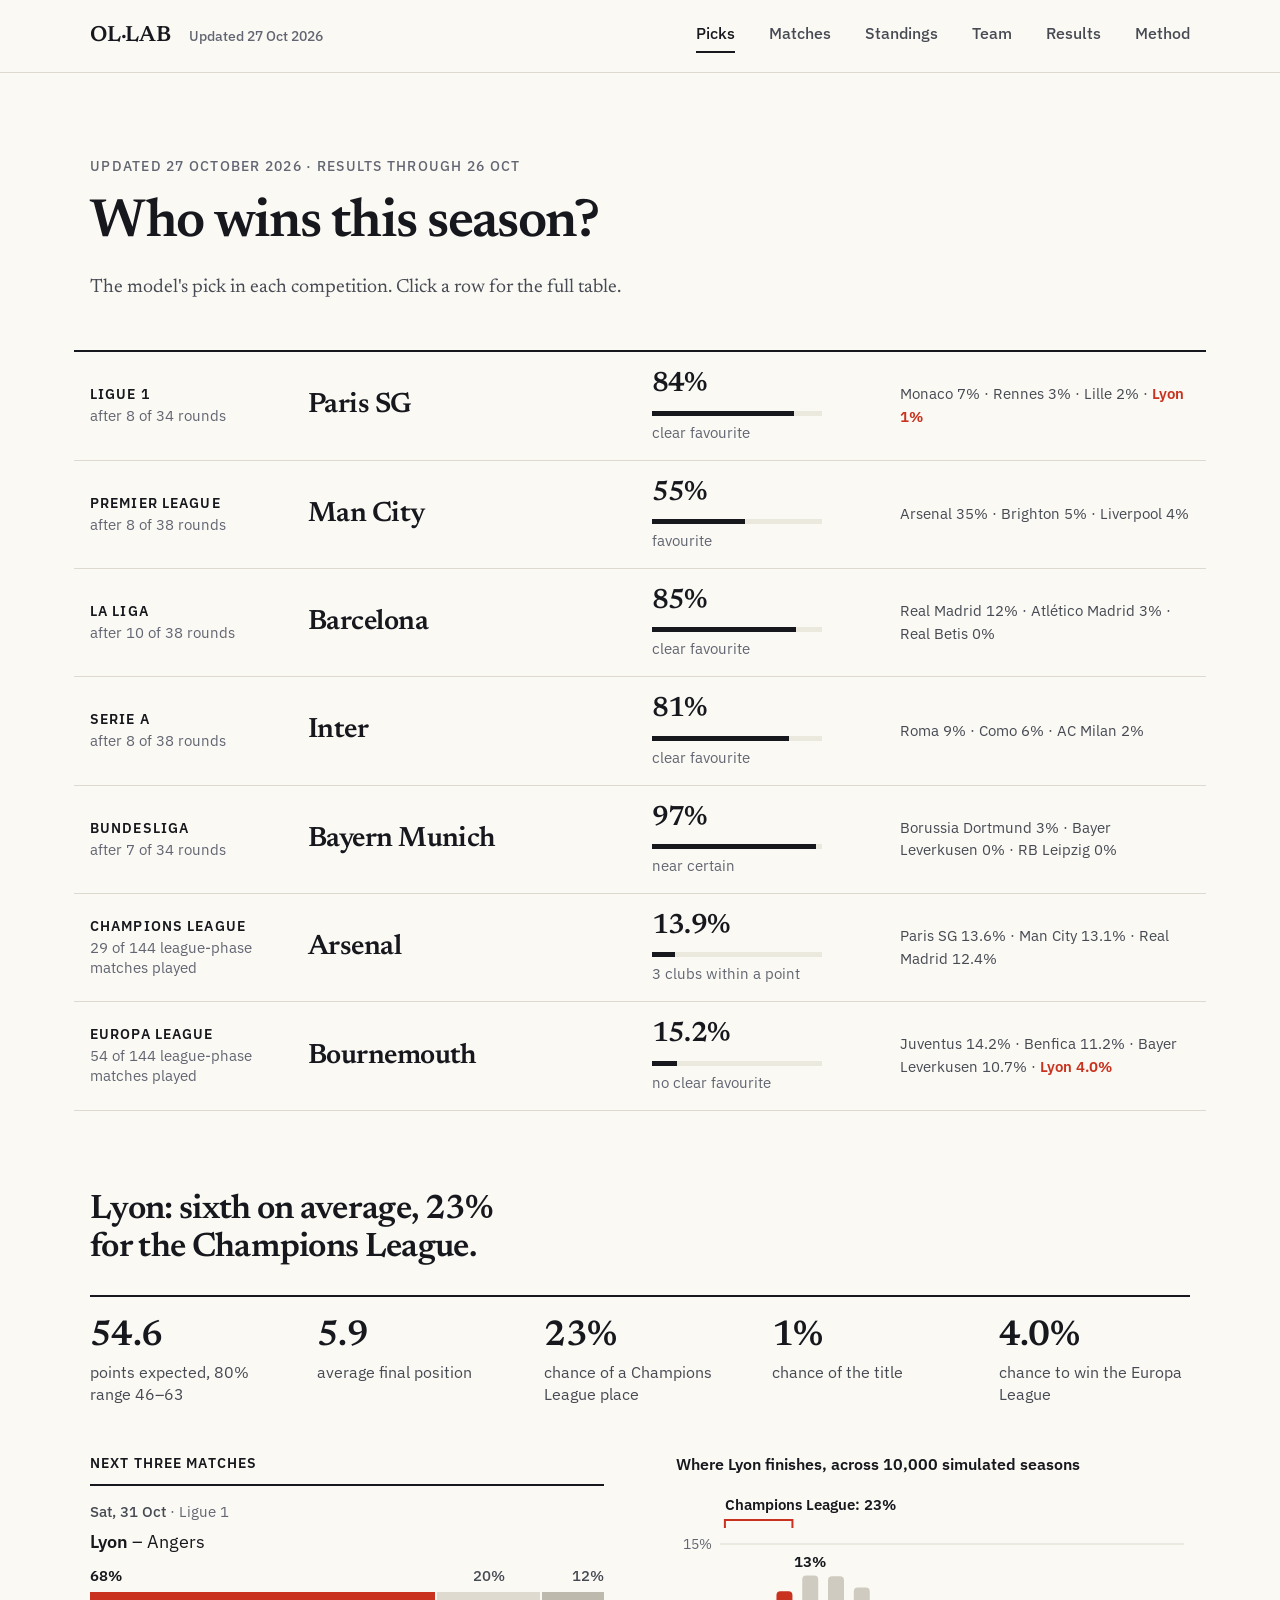
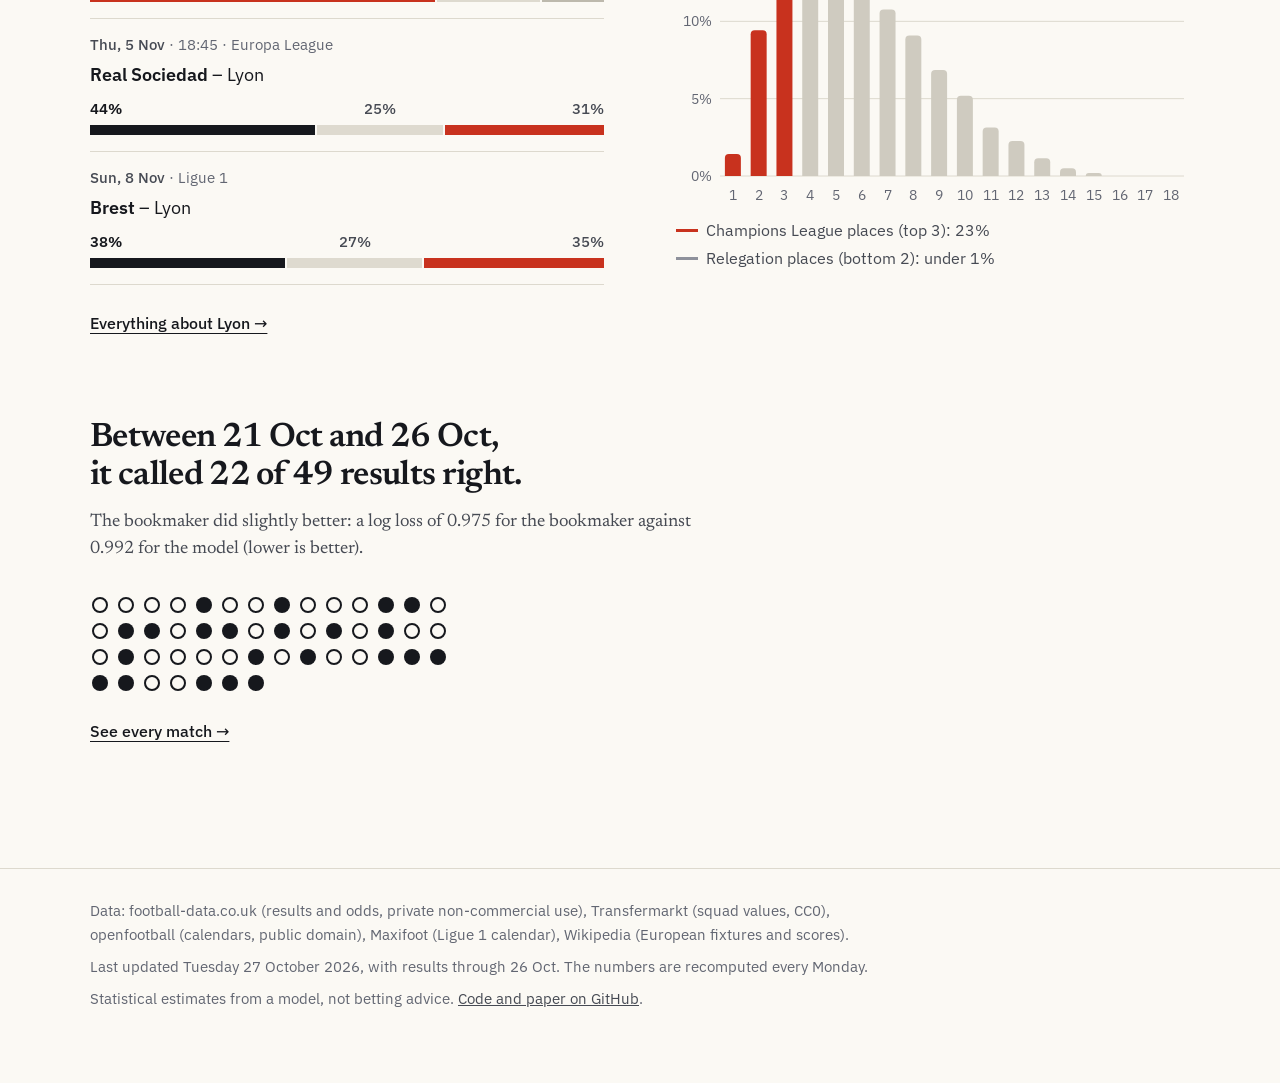
==== commit 2ece2c77: "Site: visible 'Updated' date in header and footer; weekly refresh workflow (Mondays, paper untouched" ====
--- a/site/index.html
+++ b/site/index.html
@@ -10,7 +10,7 @@
 </head>
 <body>
 <header class="mast"><div class="wrap">
-  <a class="mark" href="#picks">OL·LAB</a>
+  <div class="brand"><a class="mark" href="#picks">OL·LAB</a><span class="upd" id="upd"></span></div>
   <nav id="nav" aria-label="Pages">
     <a href="#picks" data-p="picks">Picks</a>
     <a href="#matches" data-p="matches">Matches</a>
@@ -23,6 +23,7 @@
 <main id="app" class="wrap" tabindex="-1"></main>
 <footer><div class="wrap">
   <p>Data: football-data.co.uk (results and odds, private non-commercial use), Transfermarkt (squad values, CC0), openfootball (calendars, public domain), Maxifoot (Ligue 1 calendar), Wikipedia (European fixtures and scores).</p>
+  <p id="refresh"></p>
   <p>Statistical estimates from a model, not betting advice. <a href="https://github.com/lacostetheo/ML-PREDICTION-OLYMPIQUE-LYONNAIS">Code and paper on GitHub</a>.</p>
 </div></footer>
 <script src="data.js"></script>
--- a/site/style.css
+++ b/site/style.css
@@ -16,7 +16,7 @@
 }
 * { box-sizing: border-box; }
 html { scroll-behavior: smooth; -webkit-text-size-adjust: 100%; }
-body { margin: 0; background: var(--paper); color: var(--ink); font: 400 19px/1.55 var(--serif); -webkit-font-smoothing: antialiased; }
+body { margin: 0; background: var(--paper); color: var(--ink); font: 400 17px/1.55 var(--serif); -webkit-font-smoothing: antialiased; }
 a { color: inherit; }
 button { font: inherit; color: inherit; }
 :focus-visible { outline: 2px solid var(--accent); outline-offset: 3px; }
@@ -27,7 +27,9 @@
 /* ---------- masthead */
 .mast { border-bottom: 1px solid var(--rule); }
 .mast .wrap { display: flex; align-items: center; justify-content: space-between; height: 72px; }
-.mark { font: 600 25px var(--serif); letter-spacing: -.01em; text-decoration: none; }
+.brand { display: flex; align-items: baseline; gap: 6px 18px; flex-wrap: wrap; }
+.upd { font: 500 14px var(--sans); color: var(--ink3); white-space: nowrap; }
+.mark { font: 600 22px var(--serif); letter-spacing: -.01em; text-decoration: none; }
 nav a { font: 500 16px var(--sans); margin-left: 30px; color: var(--ink2); text-decoration: none; padding: 8px 0; border-bottom: 2px solid transparent; }
 nav a:hover { color: var(--ink); }
 nav a[aria-current="page"] { color: var(--ink); border-bottom-color: var(--ink); }
@@ -40,12 +42,12 @@
 /* ---------- page heads */
 .head { padding-top: clamp(40px, 7vw, 84px); }
 .eyebrow { font: 500 14px var(--sans); letter-spacing: .09em; text-transform: uppercase; color: var(--ink3); margin: 0 0 20px; }
-h1 { font: 600 clamp(42px, 7vw, 76px)/1.02 var(--serif); letter-spacing: -.025em; margin: 0 0 22px; max-width: 12em; text-wrap: balance; }
-h2 { font: 600 clamp(30px, 4vw, 44px)/1.08 var(--serif); letter-spacing: -.02em; margin: 0 0 14px; max-width: 18em; text-wrap: balance; }
+h1 { font: 600 clamp(34px, 5vw, 54px)/1.05 var(--serif); letter-spacing: -.025em; margin: 0 0 22px; max-width: 12em; text-wrap: balance; }
+h2 { font: 600 clamp(24px, 3vw, 34px)/1.12 var(--serif); letter-spacing: -.02em; margin: 0 0 14px; max-width: 18em; text-wrap: balance; }
 h3 { font: 600 14px var(--sans); letter-spacing: .08em; text-transform: uppercase; margin: 0 0 12px; }
-.stand { font: 400 clamp(19px, 2.2vw, 23px)/1.5 var(--serif); color: var(--ink2); max-width: 34em; margin: 0 0 18px; }
-.lead { font: 400 clamp(18px, 2vw, 21px)/1.5 var(--serif); color: var(--ink2); max-width: 36em; margin: 0 0 32px; }
-.block { padding-top: clamp(64px, 9vw, 104px); }
+.stand { font: 400 clamp(17px, 1.8vw, 19px)/1.5 var(--serif); color: var(--ink2); max-width: 34em; margin: 0 0 18px; }
+.lead { font: 400 clamp(16px, 1.6vw, 18px)/1.5 var(--serif); color: var(--ink2); max-width: 36em; margin: 0 0 32px; }
+.block { padding-top: clamp(48px, 7vw, 80px); }
 .small { font: 400 16px/1.55 var(--sans); color: var(--ink2); }
 .muted { color: var(--ink3); }
 .link { font: 500 16px var(--sans); text-underline-offset: 4px; }
@@ -53,16 +55,16 @@
 
 /* ---------- picks */
 .picks { list-style: none; margin: clamp(32px, 5vw, 48px) -16px 0; padding: 0; border-top: 2px solid var(--ink); }
-.pick { display: grid; grid-template-columns: 190px minmax(0, 1.25fr) 220px minmax(0, 1.15fr); gap: 8px 28px; align-items: center; padding: 24px 16px; border-bottom: 1px solid var(--rule); text-decoration: none; color: inherit; }
+.pick { display: grid; grid-template-columns: 190px minmax(0, 1.25fr) 220px minmax(0, 1.15fr); gap: 8px 28px; align-items: center; padding: 18px 16px; border-bottom: 1px solid var(--rule); text-decoration: none; color: inherit; }
 .pick:hover { background: var(--panel); }
 .pk-comp b { font: 600 14px var(--sans); letter-spacing: .08em; text-transform: uppercase; display: block; }
 .pk-comp small { font: 400 15px/1.35 var(--sans); color: var(--ink3); display: block; margin-top: 3px; }
-.pk-name { font: 600 clamp(30px, 3.6vw, 46px)/1.05 var(--serif); letter-spacing: -.02em; }
-.pk-p b { font: 600 clamp(30px, 3.6vw, 46px)/1 var(--serif); letter-spacing: -.02em; }
+.pk-name { font: 600 clamp(22px, 2.3vw, 28px)/1.1 var(--serif); letter-spacing: -.02em; }
+.pk-p b { font: 600 clamp(22px, 2.3vw, 28px)/1 var(--serif); letter-spacing: -.02em; }
 .bar1 { display: block; height: 5px; background: var(--rule2); margin-top: 9px; max-width: 170px; }
 .bar1 i { display: block; height: 100%; background: var(--ink); }
 .pk-verdict { font: 400 15px var(--sans); color: var(--ink3); margin-top: 7px; }
-.pk-more { font: 400 17px/1.5 var(--sans); color: var(--ink2); }
+.pk-more { font: 400 15px/1.5 var(--sans); color: var(--ink2); }
 .pk-more em, .me { font-style: normal; color: var(--accent); font-weight: 600; }
 @media (max-width: 900px) {
   .pick { grid-template-columns: 1fr auto; padding: 22px 16px; }
@@ -74,7 +76,7 @@
 .cols { display: grid; grid-template-columns: minmax(0, 1fr) minmax(0, 1fr); gap: clamp(36px, 6vw, 72px); align-items: start; }
 @media (max-width: 960px) { .cols { grid-template-columns: 1fr; } }
 .figs { display: grid; grid-template-columns: repeat(auto-fit, minmax(150px, 1fr)); gap: 22px 36px; margin: 28px 0 0; padding-top: 22px; border-top: 2px solid var(--ink); }
-.fig .v { font: 600 clamp(36px, 4.4vw, 52px)/1 var(--serif); letter-spacing: -.02em; }
+.fig .v { font: 600 clamp(28px, 3.2vw, 36px)/1 var(--serif); letter-spacing: -.02em; }
 .fig .l { font: 400 16px/1.4 var(--sans); color: var(--ink2); margin-top: 6px; }
 .chart-t { font: 600 16px var(--sans); margin: 0 0 6px; }
 .chart { width: 100%; }
@@ -84,7 +86,7 @@
 .upnext li { padding: 16px 0; border-bottom: 1px solid var(--rule); }
 .upnext .fx { display: block; padding: 0; border: 0; cursor: default; background: none; }
 .upnext .when { display: block; margin-bottom: 8px; }
-.upnext .teams { display: block; font-size: 21px; margin-bottom: 12px; }
+.upnext .teams { display: block; font-size: 18px; margin-bottom: 12px; }
 .upnext .teams .t { display: inline; }
 .upnext .teams .t + .t:before { content: " – "; font-weight: 400; }
 .upnext .p3 { margin-top: 0; }
@@ -96,19 +98,24 @@
 .fx { display: grid; grid-template-columns: 72px minmax(0, 1fr) minmax(220px, 340px); gap: 8px 28px; align-items: center; padding: 16px 0; border-bottom: 1px solid var(--rule); width: 100%; text-align: left; background: none; border-left: 0; border-right: 0; border-top: 0; cursor: pointer; }
 .fx:hover, .fx[aria-expanded="true"] { background: var(--panel); }
 .fx[aria-expanded="true"] { border-bottom-color: transparent; }
-.teams { font: 400 18px/1.35 var(--sans); }
+.teams { font: 400 17px/1.35 var(--sans); }
 .teams .t { display: block; }
 .teams .fav { font-weight: 600; }
 .p3 { display: block; width: 100%; }
-.p3 .nums { display: flex; justify-content: space-between; font: 500 16px var(--sans); font-variant-numeric: tabular-nums; margin-bottom: 6px; color: var(--ink2); }
-.p3 .nums .fav { font-weight: 600; color: var(--ink); }
+.p3 .nums { display: flex; gap: 2px; font: 500 15px var(--sans); font-variant-numeric: tabular-nums; margin-bottom: 6px; color: var(--ink2); }
+.p3 .nums > span { position: relative; height: 1.3em; min-width: 0; }
+.p3 .nums > span > b { position: absolute; top: 0; font-weight: inherit; white-space: nowrap; }
+.p3 .nums > span:nth-child(1) > b { left: 0; }
+.p3 .nums > span:nth-child(2) > b { left: 50%; transform: translateX(-50%); }
+.p3 .nums > span:nth-child(3) > b { right: 0; }
+.p3 .nums .fav > b { font-weight: 600; color: var(--ink); }
 .p3 .seg { display: flex; gap: 2px; height: 10px; }
 .p3 .seg i { display: block; height: 100%; }
 .sf { background: var(--ink); } .so { background: #BDB9AD; } .sd { background: #DEDACF; } .sx { background: var(--accent); }
 .late { font: 500 14px var(--sans); color: var(--accent); }
 .fxlist { margin: 0; padding: 0; list-style: none; }
 .notime .fx { grid-template-columns: minmax(0, 1fr) minmax(220px, 340px); } .notime .when { display: none; }
-.day { font: 600 22px var(--serif); margin: 36px 0 4px; padding-bottom: 8px; border-bottom: 2px solid var(--ink); display: flex; justify-content: space-between; align-items: baseline; gap: 16px; }
+.day { font: 600 19px var(--serif); margin: 36px 0 4px; padding-bottom: 8px; border-bottom: 2px solid var(--ink); display: flex; justify-content: space-between; align-items: baseline; gap: 16px; }
 .day small { font: 400 15px var(--sans); color: var(--ink3); }
 .detail { padding: 8px 0 26px; border-bottom: 1px solid var(--rule); background: var(--panel); }
 .detail .in { display: grid; grid-template-columns: minmax(0, 1.4fr) minmax(0, 1fr); gap: 28px 56px; padding: 6px 16px 0; }
@@ -144,7 +151,7 @@
 
 /* ---------- tables */
 .tw { overflow-x: auto; margin-top: 28px; }
-table { width: 100%; border-collapse: collapse; font: 400 17px var(--sans); }
+table { width: 100%; border-collapse: collapse; font: 400 16px var(--sans); }
 th { font: 600 14px var(--sans); letter-spacing: .04em; text-align: left; padding: 0 12px 10px 0; border-bottom: 2px solid var(--ink); vertical-align: bottom; white-space: nowrap; }
 td { padding: 11px 12px 11px 0; border-bottom: 1px solid var(--rule); white-space: nowrap; }
 th.r, td.r { text-align: right; font-variant-numeric: tabular-nums; }
@@ -160,7 +167,7 @@
 /* ---------- results */
 .sumrow { display: grid; grid-template-columns: repeat(auto-fit, minmax(240px, 1fr)); gap: 28px 44px; margin: 36px 0 0; padding-top: 22px; border-top: 2px solid var(--ink); }
 .sumrow .l { font: 500 15px var(--sans); color: var(--ink3); margin-bottom: 6px; }
-.sumrow .v { font: 600 clamp(40px, 5vw, 56px)/1 var(--serif); letter-spacing: -.02em; }
+.sumrow .v { font: 600 clamp(30px, 3.6vw, 40px)/1 var(--serif); letter-spacing: -.02em; }
 .sumrow .s { font: 400 16px/1.5 var(--sans); color: var(--ink2); margin-top: 8px; }
 .dotgrid { display: block; margin-top: 8px; }
 .callout { border-left: 3px solid var(--ink); padding: 4px 0 4px 18px; margin: 28px 0 0; font: 400 17px/1.55 var(--sans); color: var(--ink2); max-width: 46em; }
@@ -168,7 +175,9 @@
 /* ---------- method */
 .prose { max-width: 40em; }
 .prose p { margin: 0 0 18px; }
-.formula { font: italic 400 clamp(19px, 2.4vw, 24px)/1.6 var(--serif); margin: 18px 0 22px; padding: 14px 0; border-top: 1px solid var(--rule); border-bottom: 1px solid var(--rule); overflow-x: auto; white-space: nowrap; }
+.formula { font: italic 400 clamp(17px, 2vw, 20px)/1.6 var(--serif); margin: 18px 0 22px; padding: 14px 0; border-top: 1px solid var(--rule); border-bottom: 1px solid var(--rule); overflow-x: auto; white-space: nowrap; }
+.formula sub, .formula sup { font-size: .72em; line-height: 0; }
+.gl { text-decoration: underline dotted; text-underline-offset: 4px; }
 .list { margin: 0 0 18px; padding-left: 22px; } .list li { margin: 0 0 8px; }
 .legend { display: flex; flex-wrap: wrap; gap: 8px 24px; font: 400 16px var(--sans); color: var(--ink2); margin-top: 10px; }
 .legend i { display: inline-block; width: 22px; height: 3px; vertical-align: 4px; margin-right: 8px; }
